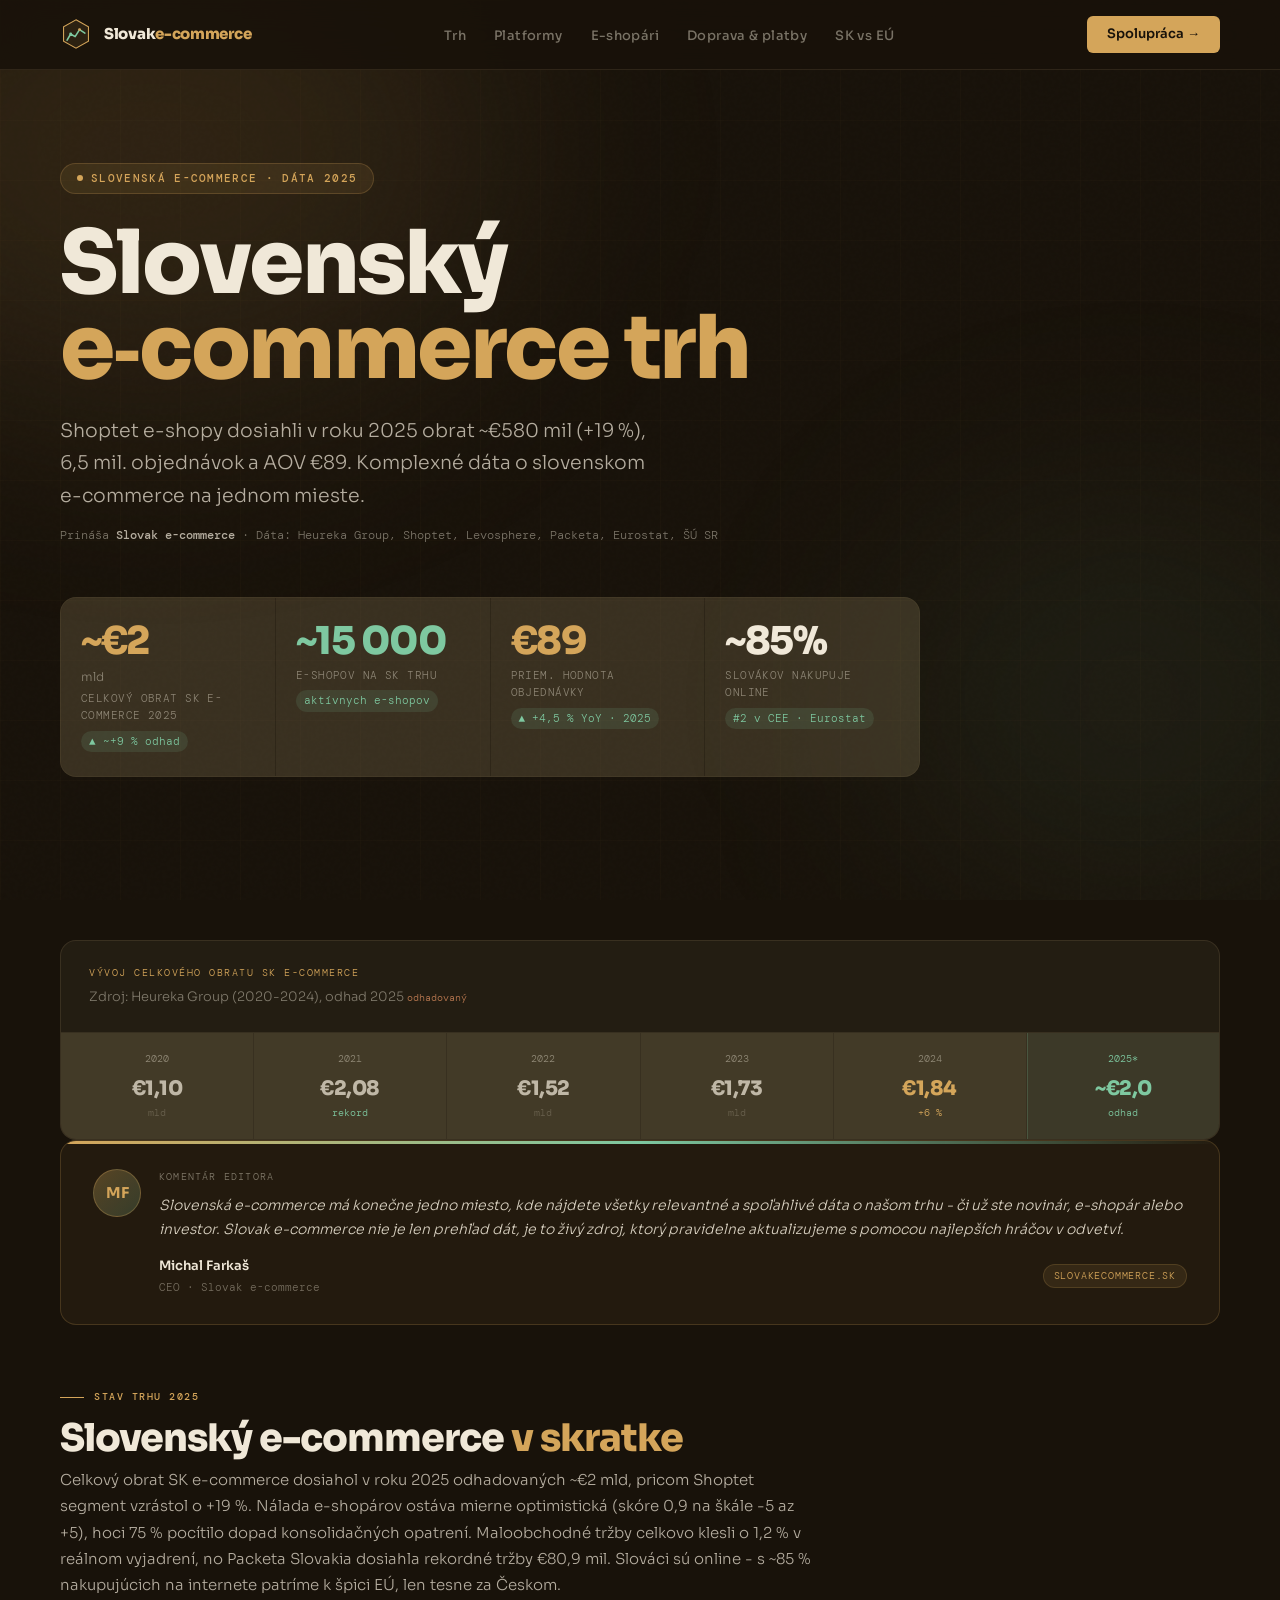
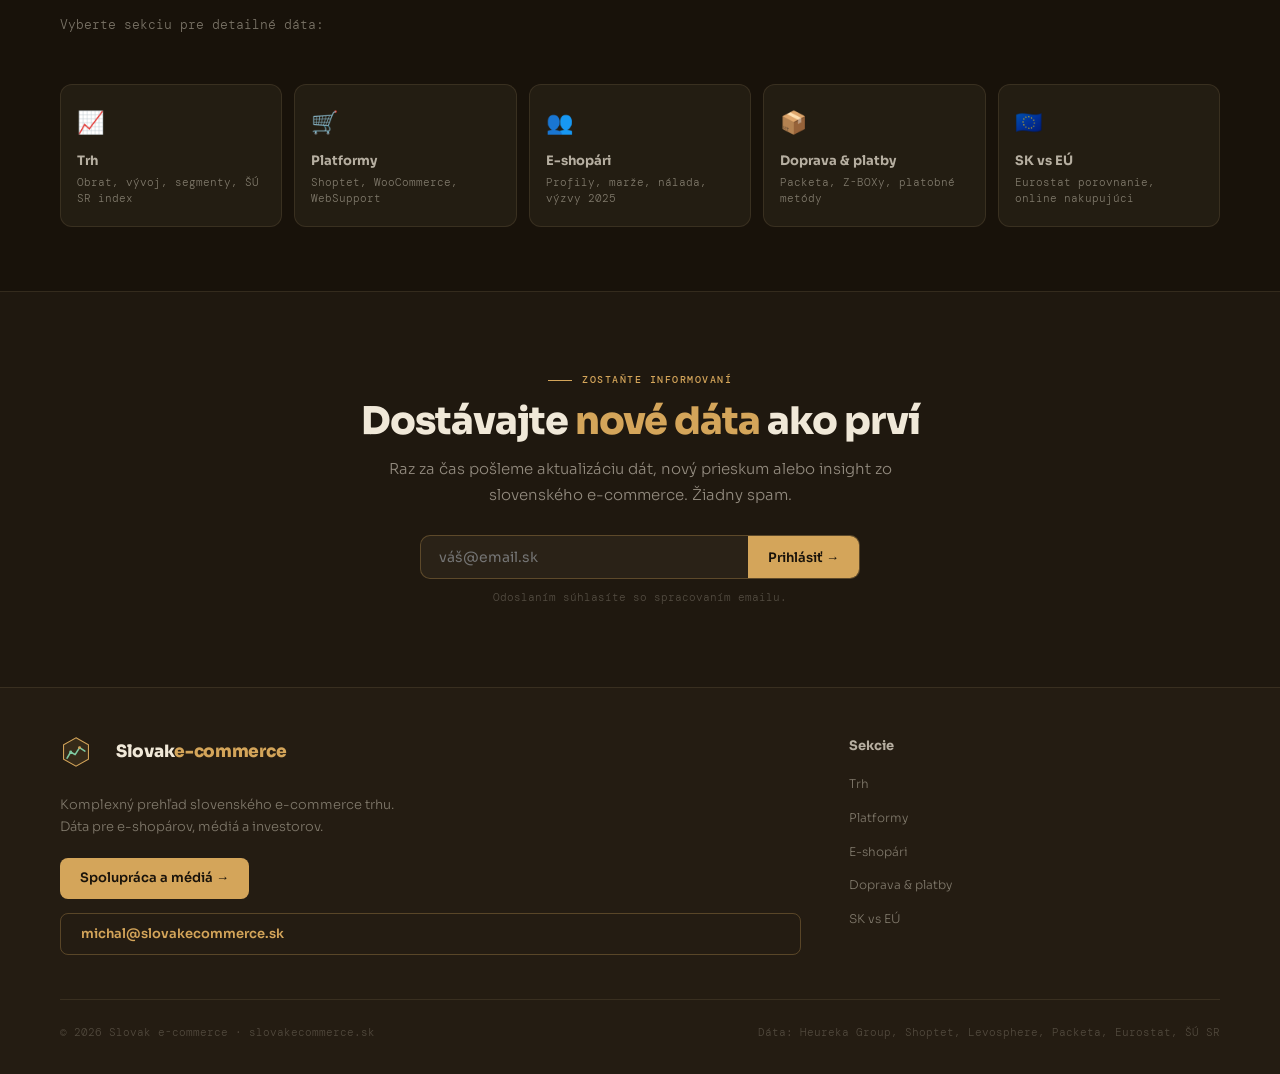
==== index.html @ c9d66731 "Update index.html" ====
<!DOCTYPE html>
<html lang="sk">
<head>
<script>(function(w,d,s,l,i){w[l]=w[l]||[];w[l].push({'gtm.start':new Date().getTime(),event:'gtm.js'});var f=d.getElementsByTagName(s)[0],j=d.createElement(s),dl=l!='dataLayer'?'&l='+l:'';j.async=true;j.src='https://www.googletagmanager.com/gtm.js?id='+i+dl;f.parentNode.insertBefore(j,f);})(window,document,'script','dataLayer','GTM-596C6QQZ');</script>
<meta charset="UTF-8"><meta name="viewport" content="width=device-width, initial-scale=1.0">
<title>Slovenská e-commerce 2025 | Dáta, trendy a štatistiky slovenského trhu</title>
<meta name="description" content="Komplexný prehľad slovenského e-commerce trhu. Obrat, platformy, doprava, platby a správanie zákazníkov na jednom mieste.">
<meta property="og:title" content="Slovenská e-commerce | Dáta a trendy 2025">
<meta property="og:description" content="Shoptet e-shopy 2025: ~€580 mil, 6,5M objednávok, AOV €89. ~15 000 e-shopov. Komplexné dáta na jednom mieste.">
<meta property="og:url" content="https://slovakecommerce.sk/">
<link rel="canonical" href="https://slovakecommerce.sk/">
<link rel="sitemap" type="application/xml" href="/sitemap.xml">
<link rel="preconnect" href="https://fonts.googleapis.com">
<link rel="preconnect" href="https://fonts.gstatic.com" crossorigin>
<link href="https://fonts.googleapis.com/css2?family=Sora:wght@300;400;600;700;800&family=DM+Mono:wght@300;400;500&display=swap" rel="stylesheet">
<style>
:root {
  --bg: #18120a; --bg2: #241c12; --bg3: #2e2416;
  --card: rgba(240,220,180,0.05); --card-hover: rgba(240,220,180,0.09);
  --border: rgba(240,210,160,0.10); --border-accent: rgba(212,165,90,0.35);
  --blue: #d4a55a; --blue2: #b8852e;
  --lime: #7ec8a0; --lime2: #5aaa7c;
  --white: #f0e8d8;
  --white70: rgba(240,232,216,0.72); --white40: rgba(240,232,216,0.45);
  --white20: rgba(240,232,216,0.22); --white10: rgba(240,232,216,0.11);
}
*, *::before, *::after { box-sizing: border-box; margin: 0; padding: 0; }
html { scroll-behavior: smooth; }
body { background: var(--bg); color: var(--white); font-family: 'Sora', sans-serif; font-size: 16px; font-weight: 300; line-height: 1.6; overflow-x: hidden; }
body::before { content: ''; position: fixed; inset: 0; background-image: url("data:image/svg+xml,%3Csvg viewBox='0 0 256 256' xmlns='http://www.w3.org/2000/svg'%3E%3Cfilter id='noise'%3E%3CfeTurbulence type='fractalNoise' baseFrequency='0.9' numOctaves='4' stitchTiles='stitch'/%3E%3C/filter%3E%3Crect width='100%25' height='100%25' filter='url(%23noise)' opacity='0.03'/%3E%3C/svg%3E"); pointer-events: none; z-index: 0; opacity: 0.4; }
body::after { content: ''; position: fixed; inset: 0; background-image: linear-gradient(rgba(212,165,90,0.025) 1px, transparent 1px), linear-gradient(90deg, rgba(212,165,90,0.025) 1px, transparent 1px); background-size: 60px 60px; pointer-events: none; z-index: 0; }

/* NAV */
nav { position: fixed; top: 0; left: 0; right: 0; z-index: 100; padding: 16px max(60px, calc((100% - 1200px) / 2)); display: flex; align-items: center; justify-content: space-between; backdrop-filter: blur(20px); -webkit-backdrop-filter: blur(20px); background: rgba(24,18,10,0.88); border-bottom: 1px solid var(--border); }
.logo { display: flex; align-items: center; gap: 12px; text-decoration: none; }
.logo-text { font-family: 'Sora', sans-serif; font-weight: 800; font-size: 15px; letter-spacing: -0.3px; color: #f0e8d8; }
.logo-text span { color: #d4a55a; }
.nav-links { display: flex; gap: 28px; list-style: none; }
.nav-links a { font-size: 13px; font-weight: 500; color: var(--white40); text-decoration: none; letter-spacing: 0.03em; transition: color 0.2s; }
.nav-links a:hover, .nav-links a.active { color: var(--blue); }
.nav-cta { font-size: 13px; font-weight: 600; color: var(--bg); background: var(--blue); padding: 8px 20px; border-radius: 6px; text-decoration: none; transition: opacity 0.2s; }
.nav-cta:hover { opacity: 0.85; }

/* PAGE HEADER */
.page-header { position: relative; padding: 140px max(60px, calc((100% - 1200px) / 2)) 60px; overflow: hidden; }
.page-header-glow { position: absolute; border-radius: 50%; filter: blur(120px); pointer-events: none; }
.ph-glow-1 { width: 600px; height: 400px; background: rgba(212,165,90,0.10); top: -80px; left: -150px; }
.ph-glow-2 { width: 400px; height: 300px; background: rgba(126,200,160,0.06); bottom: 0; right: -80px; }
.page-tag { display: inline-flex; align-items: center; gap: 8px; font-family: 'DM Mono', monospace; font-size: 11px; font-weight: 500; letter-spacing: 0.12em; text-transform: uppercase; color: var(--blue); background: rgba(212,165,90,0.1); border: 1px solid rgba(212,165,90,0.22); padding: 5px 14px; border-radius: 100px; margin-bottom: 20px; }
.page-title { font-family: 'Sora', sans-serif; font-size: clamp(36px, 5vw, 64px); font-weight: 800; line-height: 1.0; letter-spacing: -2px; margin-bottom: 16px; }
.page-title span { color: var(--blue); }
.page-title em { font-style: normal; color: var(--lime); }
.page-lead { font-size: 17px; font-weight: 300; color: var(--white70); max-width: 620px; line-height: 1.7; }

/* SECTIONS */
section { position: relative; z-index: 1; padding: 80px max(60px, calc((100% - 1200px) / 2)); }
section:nth-child(even) { background: rgba(240,220,180,0.02); }
.section-tag { font-family: 'DM Mono', monospace; font-size: 10px; font-weight: 500; letter-spacing: 0.15em; text-transform: uppercase; color: var(--blue); margin-bottom: 14px; display: flex; align-items: center; gap: 10px; }
.section-tag::before { content: ''; display: block; width: 24px; height: 1px; background: var(--blue); }
.data-note { display: inline-flex; align-items: center; gap: 6px; font-family: 'DM Mono', monospace; font-size: 10px; letter-spacing: 0.08em; text-transform: uppercase; color: var(--white40); background: rgba(240,210,160,0.06); border: 1px solid var(--border); padding: 4px 12px; border-radius: 100px; margin-bottom: 20px; }
.data-note.warn { color: #e09060; background: rgba(224,144,96,0.08); border-color: rgba(224,144,96,0.2); }
h2 { font-family: 'Sora', sans-serif; font-size: clamp(28px, 3.5vw, 44px); font-weight: 800; letter-spacing: -1.5px; line-height: 1.05; margin-bottom: 14px; }
h2 span { color: var(--blue); }
h2 em { font-style: normal; color: var(--lime); }
.section-lead { font-size: 15px; font-weight: 300; color: var(--white70); max-width: 600px; line-height: 1.7; margin-bottom: 48px; }

/* CARDS */
.card-grid { display: grid; gap: 1px; background: var(--border); border: 1px solid var(--border); border-radius: 16px; overflow: hidden; }
.card-grid-2 { grid-template-columns: repeat(2,1fr); }
.card-grid-3 { grid-template-columns: repeat(3,1fr); }
.card-grid-4 { grid-template-columns: repeat(4,1fr); }
.card { background: var(--card); padding: 28px 24px; transition: background 0.2s; position: relative; }
.card:hover { background: var(--card-hover); }
.card-num { font-family: 'Sora', sans-serif; font-size: clamp(32px,4vw,52px); font-weight: 800; letter-spacing: -2px; color: var(--blue); line-height: 1; margin-bottom: 8px; }
.card-num.lime { color: var(--lime); }
.card-num.white { color: #fff; }
.card-title { font-size: 12px; font-weight: 600; color: var(--white70); margin-bottom: 6px; text-transform: uppercase; letter-spacing: 0.06em; font-family: 'DM Mono', monospace; }
.card-desc { font-size: 13px; color: var(--white40); line-height: 1.6; }
.card-badge { position: absolute; top: 14px; right: 14px; font-size: 10px; font-family: 'DM Mono', monospace; letter-spacing: 0.08em; text-transform: uppercase; padding: 3px 10px; border-radius: 100px; background: rgba(212,165,90,0.1); border: 1px solid rgba(212,165,90,0.22); color: var(--blue); }
.card-badge.lime-badge { background: rgba(126,200,160,0.1); border-color: rgba(126,200,160,0.22); color: var(--lime); }

/* LAYOUT HELPERS */
.two-col { display: grid; grid-template-columns: 1fr 1fr; gap: 48px; align-items: start; }
.three-col { display: grid; grid-template-columns: repeat(3,1fr); gap: 24px; }

/* BAR CHART */
.bar-chart { display: flex; flex-direction: column; gap: 10px; }
.bar-row { display: flex; align-items: center; gap: 12px; }
.bar-label { font-size: 12px; color: var(--white70); width: 160px; flex-shrink: 0; text-align: right; }
.bar-track { flex: 1; height: 28px; background: rgba(240,210,160,0.06); border-radius: 4px; overflow: hidden; }
.bar-fill { height: 100%; border-radius: 4px; background: linear-gradient(90deg, var(--blue2), var(--blue)); transition: width 1s cubic-bezier(0.16,1,0.3,1); }
.bar-fill.lime-fill { background: linear-gradient(90deg, var(--lime2), var(--lime)); }
.bar-fill.dim-fill { background: rgba(240,210,160,0.14); }
.bar-fill.neg-fill { background: linear-gradient(90deg, #c84040, #e06060); }
.bar-pct { font-family: 'DM Mono', monospace; font-size: 12px; color: var(--white40); width: 40px; flex-shrink: 0; }

/* LINE CHART (horizontal timeline) */
.line-chart-wrap { position: relative; margin: 32px 0 8px; }
.line-chart-svg { width: 100%; overflow: visible; }
.lc-label { font-family: 'DM Mono', monospace; font-size: 10px; fill: var(--white40); }
.lc-value { font-family: 'Sora', sans-serif; font-size: 12px; font-weight: 700; fill: var(--blue); }
.lc-value.highlight { fill: var(--lime); font-size: 13px; }
.lc-note { font-size: 11px; color: var(--white20); font-family: 'DM Mono', monospace; margin-top: 8px; }

/* HIGHLIGHT BOX */
.highlight-box { background: linear-gradient(135deg, rgba(212,165,90,0.09), rgba(212,165,90,0.03)); border: 1px solid rgba(212,165,90,0.22); border-radius: 16px; padding: 32px 36px; margin: 28px 0; }
.highlight-box.lime-box { background: linear-gradient(135deg, rgba(126,200,160,0.09), rgba(126,200,160,0.03)); border-color: rgba(126,200,160,0.22); }
.big-quote { font-family: 'Sora', sans-serif; font-size: clamp(18px,2.2vw,26px); font-weight: 700; line-height: 1.3; letter-spacing: -0.5px; color: var(--white); margin-bottom: 12px; }
.big-quote span { color: var(--blue); }
.big-quote em { font-style: normal; color: var(--lime); }

/* QUOTE */
.quote-full { background: rgba(240,220,180,0.05); border-left: 3px solid #d4a55a; border-radius: 0 12px 12px 0; padding: 24px 28px 20px; margin: 28px 0; position: relative; }
.quote-full-mark { font-family: Georgia, serif; font-size: 60px; color: #d4a55a; opacity: 0.2; position: absolute; top: 2px; left: 14px; line-height: 1; pointer-events: none; }
.quote-text { font-size: 14px; font-weight: 400; font-style: italic; color: rgba(240,232,216,0.85); line-height: 1.75; margin-bottom: 16px; padding-left: 8px; }
.quote-text em { font-style: normal; color: #d4a55a; font-weight: 600; }
.quote-text em.sage { font-style: normal; color: #7ec8a0; font-weight: 600; }
.quote-author { display: flex; align-items: center; gap: 10px; padding-left: 8px; }
.quote-avatar { width: 36px; height: 36px; border-radius: 50%; display: flex; align-items: center; justify-content: center; font-size: 11px; font-weight: 700; flex-shrink: 0; }
.quote-name { font-size: 13px; font-weight: 600; color: #f0e8d8; line-height: 1.2; }
.quote-role { font-size: 11px; color: rgba(240,232,216,0.45); font-family: 'DM Mono', monospace; margin-top: 2px; }
.quote-tag { margin-left: auto; font-size: 10px; font-family: 'DM Mono', monospace; letter-spacing: 0.08em; text-transform: uppercase; padding: 3px 10px; border-radius: 20px; background: rgba(212,165,90,0.10); color: #d4a55a; border: 1px solid rgba(212,165,90,0.18); flex-shrink: 0; }
.quote-tag.sage-tag { background: rgba(126,200,160,0.10); color: #7ec8a0; border-color: rgba(126,200,160,0.18); }
.quote-grid { display: grid; grid-template-columns: 1fr 1fr; gap: 14px; margin: 28px 0; }
.quote-card { background: rgba(240,220,180,0.05); border: 0.5px solid rgba(240,210,160,0.12); border-radius: 12px; padding: 20px; display: flex; flex-direction: column; }
.quote-card .quote-text { margin-bottom: 14px; }
.quote-card .quote-author { border-top: 0.5px solid rgba(240,210,160,0.10); padding-top: 12px; padding-left: 0; margin-top: auto; }

/* TREND LIST */
.trend-list { display: flex; flex-direction: column; gap: 1px; background: var(--border); border-radius: 12px; overflow: hidden; border: 1px solid var(--border); }
.trend-item { background: var(--card); padding: 16px 20px; display: flex; align-items: center; gap: 14px; transition: background 0.2s; }
.trend-item:hover { background: var(--card-hover); }
.trend-rank { font-family: 'DM Mono', monospace; font-size: 11px; color: var(--white20); width: 24px; flex-shrink: 0; }
.trend-name { flex: 1; font-size: 14px; font-weight: 400; color: var(--white70); }
.trend-val { font-family: 'Sora', sans-serif; font-size: 17px; font-weight: 800; letter-spacing: -0.5px; }
.trend-val.up { color: var(--lime); }
.trend-val.down { color: #ff6060; }

/* KPI STRIP */
.kpi-strip { display: grid; grid-template-columns: repeat(4,1fr); gap: 1px; background: var(--border); border: 1px solid var(--border); border-radius: 16px; overflow: hidden; margin-bottom: 48px; }
.kpi-item { background: var(--card); padding: 24px 20px; }
.kpi-num { font-family: 'Sora', sans-serif; font-size: clamp(26px,3vw,40px); font-weight: 800; letter-spacing: -1.5px; color: var(--blue); line-height: 1; margin-bottom: 6px; }
.kpi-num.lime { color: var(--lime); }
.kpi-num.white { color: var(--white); }
.kpi-label { font-size: 11px; color: var(--white40); letter-spacing: 0.04em; text-transform: uppercase; font-family: 'DM Mono', monospace; }
.kpi-change { display: inline-flex; align-items: center; gap: 4px; font-size: 11px; font-family: 'DM Mono', monospace; margin-top: 6px; padding: 2px 8px; border-radius: 100px; }
.kpi-change.up { background: rgba(126,200,160,0.12); color: var(--lime); }
.kpi-change.down { background: rgba(255,80,80,0.12); color: #ff6060; }

/* STAT WIDGET */
.stat-widget { background: var(--card); border: 1px solid var(--border); border-radius: 14px; padding: 24px 22px; }
.sw-label { font-size: 11px; color: var(--white40); font-family: 'DM Mono', monospace; letter-spacing: 0.06em; text-transform: uppercase; margin-bottom: 6px; }
.sw-val { font-family: 'Sora', sans-serif; font-size: clamp(32px,4vw,52px); font-weight: 800; letter-spacing: -2px; line-height: 1; color: var(--blue); }
.sw-sub { font-size: 12px; color: var(--white40); margin-top: 6px; }

/* VYZVY */
.vyzvy-grid { display: grid; grid-template-columns: repeat(3,1fr); gap: 14px; }
.vyzva-card { background: var(--card); border: 1px solid var(--border); border-radius: 12px; padding: 22px 18px; position: relative; overflow: hidden; }
.vyzva-card::before { content: ''; position: absolute; top: 0; left: 0; right: 0; height: 2px; background: linear-gradient(90deg, var(--blue), transparent); }
.vyzva-pct { font-family: 'Sora', sans-serif; font-size: 34px; font-weight: 800; letter-spacing: -1.5px; color: var(--blue); line-height: 1; margin-bottom: 8px; }
.vyzva-name { font-size: 13px; font-weight: 500; color: var(--white70); line-height: 1.4; }

/* KONS */
.kons-list { display: flex; flex-direction: column; gap: 8px; }
.kons-item { display: flex; align-items: center; gap: 14px; background: var(--card); border: 1px solid var(--border); border-radius: 10px; padding: 12px 16px; }
.kons-pct { font-family: 'Sora', sans-serif; font-size: 20px; font-weight: 800; letter-spacing: -0.5px; color: #ff6060; width: 48px; flex-shrink: 0; }
.kons-pct.neutral { color: var(--white40); }
.kons-text { font-size: 13px; color: var(--white70); }

/* SENTIMENT */
.sentiment-bar { height: 8px; background: rgba(240,210,160,0.06); border-radius: 100px; overflow: hidden; margin: 8px 0; }
.sentiment-fill { height: 100%; border-radius: 100px; background: linear-gradient(90deg, #c84040 0%, rgba(240,220,180,0.15) 40%, var(--lime) 100%); width: 100%; }

/* DOPRAVA */
.doprava-grid { display: grid; grid-template-columns: 1fr 1fr; gap: 20px; }
.doprava-card { background: var(--card); border: 1px solid var(--border); border-radius: 14px; padding: 24px 20px; }
.doprava-icon { font-size: 26px; margin-bottom: 10px; }
.doprava-title { font-family: 'Sora', sans-serif; font-size: 18px; font-weight: 700; margin-bottom: 8px; color: var(--white); }
.doprava-desc { font-size: 13px; color: var(--white40); line-height: 1.6; }

/* EUROSTAT */
.ec-bar-row { display: flex; align-items: center; gap: 16px; margin-bottom: 10px; }
.ec-bar-label { width: 100px; font-size: 12px; color: var(--white40); font-family: 'DM Mono', monospace; text-align: right; flex-shrink: 0; }
.ec-bar-label.sk-label { color: var(--lime); font-weight: 600; }
.ec-bar-wrap { flex: 1; height: 30px; background: var(--card); border-radius: 5px; overflow: hidden; position: relative; border: 1px solid var(--border); }
.ec-bar-fill { height: 100%; border-radius: 4px; display: flex; align-items: center; justify-content: flex-end; padding-right: 10px; width: 0%; transition: width 0.9s cubic-bezier(0.16,1,0.3,1); }
.ec-bar-fill-val { font-size: 11px; font-weight: 600; color: rgba(24,18,10,0.85); font-family: 'DM Mono', monospace; white-space: nowrap; }
.ec-avg-marker { position: absolute; top: 0; bottom: 0; width: 1px; background: rgba(240,232,216,0.25); z-index: 2; }
.ec-avg-marker::after { content: attr(data-label); position: absolute; top: -18px; left: 4px; font-size: 10px; color: var(--white40); font-family: 'DM Mono', monospace; white-space: nowrap; }
.ec-eu-row { margin-top: 8px; padding-top: 8px; border-top: 1px solid var(--border); }

/* SUSR WIDGET */
.susr-kpis { display: grid; grid-template-columns: repeat(3,1fr); gap: 1px; background: var(--border); border: 1px solid var(--border); border-radius: 14px; overflow: hidden; margin-bottom: 24px; }
.susr-kpi { background: var(--card); padding: 20px 18px; }
.susr-kpi-label { font-size: 11px; color: var(--white40); font-family: 'DM Mono', monospace; letter-spacing: .06em; text-transform: uppercase; margin-bottom: 8px; }
.susr-kpi-val { font-family: 'Sora', sans-serif; font-size: 26px; font-weight: 800; letter-spacing: -1px; line-height: 1; color: var(--blue); }
.susr-kpi-val.lime { color: var(--lime); }
.susr-kpi-val.red { color: #ff6060; }
.susr-kpi-sub { font-size: 12px; color: var(--white40); margin-top: 6px; }
.susr-insight { background: rgba(212,165,90,.06); border: 1px solid rgba(212,165,90,.15); border-radius: 10px; padding: 16px 20px; font-size: 13px; color: var(--white70); line-height: 1.7; margin-top: 20px; }
.susr-insight strong { color: var(--blue); }

/* BW WIDGET */
.bw-row { display: flex; align-items: center; gap: 12px; margin-bottom: 9px; }
.bw-label { width: 96px; font-size: 12px; color: var(--white70); font-family: 'DM Mono', monospace; text-align: right; flex-shrink: 0; }
.bw-bar-wrap { flex: 1; height: 26px; background: var(--card); border: 1px solid var(--border); border-radius: 5px; overflow: hidden; }
.bw-bar-fill { height: 100%; border-radius: 4px; display: flex; align-items: center; justify-content: flex-end; padding-right: 8px; width: 0%; transition: width .85s cubic-bezier(.16,1,.3,1); }
.bw-bar-num { font-size: 11px; font-weight: 600; color: rgba(24,18,10,.85); font-family: 'DM Mono', monospace; white-space: nowrap; }

/* FOOTER */
footer { background: var(--bg2); border-top: 1px solid var(--border); padding: 48px max(60px, calc((100% - 1200px) / 2)) 32px; position: relative; z-index: 1; }
.footer-top { display: grid; grid-template-columns: 2fr 1fr; gap: 48px; margin-bottom: 36px; }
.footer-desc { font-size: 13px; color: var(--white40); line-height: 1.7; max-width: 360px; margin: 12px 0 20px; }
.footer-cta { display: inline-flex; align-items: center; gap: 8px; font-size: 13px; font-weight: 600; color: var(--bg); background: var(--blue); padding: 10px 20px; border-radius: 8px; text-decoration: none; transition: opacity 0.2s; margin-bottom: 8px; }
.footer-cta:hover { opacity: 0.85; }
.footer-cta.outline { background: transparent; color: var(--blue); border: 1px solid rgba(212,165,90,0.3); display: block; }
.footer-col h4 { font-size: 13px; font-weight: 700; color: var(--white70); margin-bottom: 14px; }
.footer-links { list-style: none; display: flex; flex-direction: column; gap: 8px; }
.footer-links a { font-size: 12px; color: var(--white40); text-decoration: none; transition: color 0.2s; }
.footer-links a:hover { color: var(--blue); }
.footer-bottom { border-top: 1px solid var(--border); padding-top: 24px; display: flex; justify-content: space-between; align-items: center; }
.footer-copy { font-size: 11px; color: var(--white20); font-family: 'DM Mono', monospace; }

/* ANIMATIONS */
@keyframes fadeUp { from { opacity: 0; transform: translateY(24px); } to { opacity: 1; transform: translateY(0); } }
.fade-up { animation: fadeUp 0.7s cubic-bezier(0.16,1,0.3,1) both; }
.delay-1 { animation-delay: 0.1s; } .delay-2 { animation-delay: 0.2s; } .delay-3 { animation-delay: 0.3s; }
@keyframes pulse { 0%,100%{opacity:1;transform:scale(1)} 50%{opacity:.4;transform:scale(.8)} }

/* SCROLLBAR */
::-webkit-scrollbar { width: 4px; } ::-webkit-scrollbar-track { background: var(--bg); } ::-webkit-scrollbar-thumb { background: rgba(212,165,90,0.3); border-radius: 2px; }

/* SUBPAGE NAV CARDS */
.subpage-grid { display: grid; grid-template-columns: repeat(5,1fr); gap: 12px; margin-top: 48px; }
.subpage-card { background: var(--card); border: 1px solid var(--border); border-radius: 12px; padding: 20px 16px; text-decoration: none; transition: border-color 0.2s, background 0.2s; display: block; }
.subpage-card:hover { border-color: var(--border-accent); background: var(--card-hover); }
.subpage-card.active { border-color: rgba(212,165,90,0.4); background: rgba(212,165,90,0.06); }
.sc-icon { font-size: 22px; margin-bottom: 10px; }
.sc-title { font-family: 'Sora', sans-serif; font-size: 13px; font-weight: 700; color: var(--white70); margin-bottom: 4px; }
.sc-desc { font-size: 11px; color: var(--white40); line-height: 1.4; font-family: 'DM Mono', monospace; }

/* RESPONSIVE */
@media (max-width: 900px) {
  nav { padding: 14px 20px; }
  .nav-links { display: none; }
  section { padding: 48px 20px; }
  .page-header { padding: 100px 20px 40px; }
  .two-col, .card-grid-3, .card-grid-4, .three-col, .vyzvy-grid, .doprava-grid, .quote-grid { grid-template-columns: 1fr; }
  .card-grid-2, .kpi-strip { grid-template-columns: 1fr 1fr; }
  .subpage-grid { grid-template-columns: repeat(2,1fr); }
  .footer-top { grid-template-columns: 1fr; }
  .bar-label { width: 120px; font-size: 11px; }
  .susr-kpis { grid-template-columns: 1fr; }
}

</style>
<style>
/* HERO */
#hero { position:relative; min-height:100vh; display:flex; flex-direction:column; justify-content:center; padding:120px max(60px,calc((100% - 1200px)/2)) 80px; overflow:hidden; }
.hero-glow { position:absolute; border-radius:50%; filter:blur(120px); pointer-events:none; }
.hero-glow-1 { width:700px;height:500px;background:rgba(212,165,90,0.12);top:-100px;left:-200px; }
.hero-glow-2 { width:500px;height:400px;background:rgba(126,200,160,0.07);bottom:0;right:-100px; }
.hero-tag { display:inline-flex;align-items:center;gap:8px;font-family:'DM Mono',monospace;font-size:11px;font-weight:500;letter-spacing:0.12em;text-transform:uppercase;color:var(--blue);background:rgba(212,165,90,0.1);border:1px solid rgba(212,165,90,0.22);padding:6px 16px;border-radius:100px;margin-bottom:28px;width:fit-content; }
.hero-tag::before { content:'';width:6px;height:6px;background:var(--blue);border-radius:50%;animation:pulse 2s infinite; }
h1 { font-family:'Sora',sans-serif;font-size:clamp(48px,7vw,88px);font-weight:800;line-height:0.96;letter-spacing:-2.5px;margin-bottom:24px;max-width:860px; }
h1 em { font-style:normal;color:var(--blue);display:block; }
.hero-sub { font-size:clamp(15px,2vw,19px);font-weight:300;color:var(--white70);max-width:600px;line-height:1.7;margin-bottom:14px; }
.hero-byline { font-size:12px;color:var(--white40);margin-bottom:52px;font-family:'DM Mono',monospace; }
.hero-byline strong { color:var(--white70);font-weight:500; }
.hero-stats { display:grid;grid-template-columns:repeat(4,1fr);gap:1px;background:var(--border);border:1px solid var(--border);border-radius:16px;overflow:hidden;max-width:860px; }
.hero-stat { background:var(--card);padding:24px 20px;position:relative;overflow:hidden;transition:background 0.3s; }
.hero-stat:hover { background:var(--card-hover); }
.hero-stat::before { content:'';position:absolute;bottom:0;left:0;right:0;height:2px;background:linear-gradient(90deg,var(--blue),transparent);opacity:0;transition:opacity 0.3s; }
.hero-stat:hover::before { opacity:1; }
.stat-num { font-family:'Sora',sans-serif;font-size:clamp(26px,3vw,40px);font-weight:800;letter-spacing:-1.5px;color:var(--blue);line-height:1;margin-bottom:6px; }
.stat-num.lime { color:var(--lime); }
.stat-num.white { color:var(--white); }
.stat-label { font-size:11px;color:var(--white40);letter-spacing:0.04em;text-transform:uppercase;font-family:'DM Mono',monospace; }
.stat-change { display:inline-flex;align-items:center;gap:4px;font-size:11px;font-family:'DM Mono',monospace;margin-top:6px;padding:2px 8px;border-radius:100px; }
.stat-change.up { background:rgba(126,200,160,0.12);color:var(--lime); }
/* EDITOR BOX */
.editor-box { background:rgba(212,165,90,0.06);border:1px solid rgba(212,165,90,0.2);border-radius:16px;padding:28px 32px;position:relative;overflow:hidden;margin:0 max(60px,calc((100% - 1200px)/2)); }
.editor-box::before { content:'';position:absolute;top:0;left:0;right:0;height:3px;background:linear-gradient(90deg,#d4a55a,#7ec8a0,transparent); }
/* SECTIONS INDEX */
.sections-intro { padding:64px max(60px,calc((100% - 1200px)/2)); }
.sections-intro h2 { font-family:'Sora',sans-serif;font-size:clamp(26px,3vw,38px);font-weight:800;letter-spacing:-1px;margin-bottom:8px; }
.sections-intro p { font-size:15px;color:var(--white70);max-width:560px;line-height:1.7;margin-bottom:40px; }
.subpage-grid { display:grid;grid-template-columns:repeat(5,1fr);gap:12px; }
@media(max-width:900px){
  #hero { padding:100px 20px 60px; }
  h1 { font-size:42px;letter-spacing:-2px; }
  .hero-stats { grid-template-columns:repeat(2,1fr); }
  .editor-box { margin:0 20px; }
  .sections-intro { padding:40px 20px; }
  .subpage-grid { grid-template-columns:repeat(2,1fr); }
}
</style>
<script async src="https://www.googletagmanager.com/gtag/js?id=G-SB4FTZYVRH"></script>
<script>window.dataLayer=window.dataLayer||[];function gtag(){dataLayer.push(arguments);}gtag('js',new Date());gtag('config','G-SB4FTZYVRH');</script>
</head>
<body>
<noscript><iframe src="https://www.googletagmanager.com/ns.html?id=GTM-596C6QQZ" height="0" width="0" style="display:none;visibility:hidden"></iframe></noscript>

<!-- HERO -->
<section id="hero">
  <div class="hero-glow hero-glow-1"></div>
  <div class="hero-glow hero-glow-2"></div>

  <div class="hero-tag">Slovenská e-commerce · Dáta 2025</div>

  <h1 class="fade-up">
    Slovenský<br>
    <em>e&#8209;commerce trh</em>
  </h1>

  <p class="hero-sub fade-up delay-1">
    Shoptet e-shopy dosiahli v roku 2025 obrat ~€580 mil (+19&nbsp;%), 6,5&nbsp;mil. objednávok a AOV €89. Komplexné dáta o slovenskom e-commerce na jednom mieste.
  </p>

  <p class="hero-byline fade-up delay-2">
    Prináša <strong>Slovak e-commerce</strong> · Dáta: Heureka Group, Shoptet, Levosphere, Packeta, Eurostat, ŠÚ SR
  </p>

  <div class="hero-stats fade-up delay-3">
    <div class="hero-stat">
      <div class="stat-num">~€2</div>
      <div style="font-size:12px;color:var(--white40);margin-bottom:4px;">mld</div>
      <div class="stat-label">Celkový obrat SK e-commerce 2025</div>
      <div class="stat-change up">▲ ~+9 % odhad</div>
    </div>
    <div class="hero-stat">
      <div class="stat-num lime">~15 000</div>
      <div class="stat-label">E-shopov na SK trhu</div>
      <div class="stat-change up">aktívnych e-shopov</div>
    </div>
    <div class="hero-stat">
      <div class="stat-num">€89</div>
      <div class="stat-label">Priem. hodnota objednávky</div>
      <div class="stat-change up">▲ +4,5 % YoY · 2025</div>
    </div>
    <div class="hero-stat">
      <div class="stat-num white">~85%</div>
      <div class="stat-label">Slovákov nakupuje online</div>
      <div class="stat-change up">#2 v CEE · Eurostat</div>
    </div>
  </div>
</section>


<!-- OBRAT TABUĽKA -->
<div style="margin:0 max(60px,calc((100% - 1200px)/2));padding:40px 0 0;">
  <div style="background:var(--card);border:1px solid var(--border);border-radius:16px;overflow:hidden;">
    <div style="padding:24px 28px;border-bottom:1px solid var(--border);">
      <div style="font-family:'DM Mono',monospace;font-size:10px;letter-spacing:0.15em;text-transform:uppercase;color:var(--blue);margin-bottom:6px;">Vývoj celkového obratu SK e-commerce</div>
      <div style="font-size:13px;color:var(--white40);">Zdroj: Heureka Group (2020-2024), odhad 2025 <span style="font-family:'DM Mono',monospace;font-size:10px;color:rgba(224,144,96,0.8);">odhadovaný</span></div>
    </div>
    <div style="display:grid;grid-template-columns:repeat(6,1fr);gap:1px;background:var(--border);">
      <div style="background:var(--card);padding:18px 16px;text-align:center;"><div style="font-family:'DM Mono',monospace;font-size:10px;color:var(--white40);margin-bottom:6px;">2020</div><div style="font-family:'Sora',sans-serif;font-size:20px;font-weight:800;color:var(--white70);letter-spacing:-0.5px;">€1,10</div><div style="font-size:10px;color:var(--white20);font-family:'DM Mono',monospace;">mld</div></div>
      <div style="background:var(--card);padding:18px 16px;text-align:center;"><div style="font-family:'DM Mono',monospace;font-size:10px;color:var(--white40);margin-bottom:6px;">2021</div><div style="font-family:'Sora',sans-serif;font-size:20px;font-weight:800;color:var(--white70);letter-spacing:-0.5px;">€2,08</div><div style="font-size:10px;color:var(--lime);font-family:'DM Mono',monospace;">rekord</div></div>
      <div style="background:var(--card);padding:18px 16px;text-align:center;"><div style="font-family:'DM Mono',monospace;font-size:10px;color:var(--white40);margin-bottom:6px;">2022</div><div style="font-family:'Sora',sans-serif;font-size:20px;font-weight:800;color:var(--white70);letter-spacing:-0.5px;">€1,52</div><div style="font-size:10px;color:var(--white20);font-family:'DM Mono',monospace;">mld</div></div>
      <div style="background:var(--card);padding:18px 16px;text-align:center;"><div style="font-family:'DM Mono',monospace;font-size:10px;color:var(--white40);margin-bottom:6px;">2023</div><div style="font-family:'Sora',sans-serif;font-size:20px;font-weight:800;color:var(--white70);letter-spacing:-0.5px;">€1,73</div><div style="font-size:10px;color:var(--white20);font-family:'DM Mono',monospace;">mld</div></div>
      <div style="background:var(--card);padding:18px 16px;text-align:center;"><div style="font-family:'DM Mono',monospace;font-size:10px;color:var(--white40);margin-bottom:6px;">2024</div><div style="font-family:'Sora',sans-serif;font-size:20px;font-weight:800;color:var(--blue);letter-spacing:-0.5px;">€1,84</div><div style="font-size:10px;color:var(--blue);font-family:'DM Mono',monospace;">+6 %</div></div>
      <div style="background:rgba(126,200,160,0.06);border-left:1px solid rgba(126,200,160,0.2);padding:18px 16px;text-align:center;"><div style="font-family:'DM Mono',monospace;font-size:10px;color:var(--lime);margin-bottom:6px;">2025*</div><div style="font-family:'Sora',sans-serif;font-size:20px;font-weight:800;color:var(--lime);letter-spacing:-0.5px;">~€2,0</div><div style="font-size:10px;color:var(--lime);font-family:'DM Mono',monospace;">odhad</div></div>
    </div>
  </div>
</div>

<!-- EDITOR COMMENT -->
<div class="editor-box" style="margin-bottom:0;">
  <div style="display:flex;align-items:flex-start;gap:18px;">
    <div style="width:48px;height:48px;border-radius:50%;background:linear-gradient(135deg,rgba(212,165,90,0.3),rgba(126,200,160,0.2));display:flex;align-items:center;justify-content:center;flex-shrink:0;border:1px solid rgba(212,165,90,0.3);">
      <span style="font-family:'Sora',sans-serif;font-size:15px;font-weight:700;color:#d4a55a;">MF</span>
    </div>
    <div style="flex:1;">
      <div style="font-family:'DM Mono',monospace;font-size:10px;letter-spacing:0.12em;text-transform:uppercase;color:rgba(240,232,216,0.45);margin-bottom:8px;">Komentár editora</div>
      <div style="font-family:'Sora',sans-serif;font-size:14px;font-style:italic;color:rgba(240,232,216,0.88);line-height:1.75;margin-bottom:14px;">Slovenská e-commerce má konečne jedno miesto, kde nájdete všetky relevantné a spoľahlivé dáta o našom trhu - či už ste novinár, e-shopár alebo investor. Slovak e-commerce nie je len prehľad dát, je to živý zdroj, ktorý pravidelne aktualizujeme s pomocou najlepších hráčov v odvetví.</div>
      <div style="display:flex;align-items:center;gap:10px;">
        <div>
          <div style="font-family:'Sora',sans-serif;font-size:13px;font-weight:600;color:#f0e8d8;">Michal Farkaš</div>
          <div style="font-family:'DM Mono',monospace;font-size:11px;color:rgba(240,232,216,0.4);margin-top:2px;">CEO · Slovak e-commerce</div>
        </div>
        <div style="margin-left:auto;font-family:'DM Mono',monospace;font-size:10px;letter-spacing:0.08em;text-transform:uppercase;padding:3px 10px;border-radius:20px;background:rgba(212,165,90,0.1);color:#d4a55a;border:1px solid rgba(212,165,90,0.18);">slovakecommerce.sk</div>
      </div>
    </div>
  </div>
</div>

<!-- SEKCIE -->
<div class="sections-intro">
  <div class="section-tag">Stav trhu 2025</div>
  <h2>Slovenský e-commerce <span>v skratke</span></h2>
  <p style="font-size:15px;color:var(--white70);max-width:760px;line-height:1.75;margin-bottom:16px;">Celkový obrat SK e-commerce dosiahol v roku 2025 odhadovaných ~€2 mld, pricom Shoptet segment vzrástol o +19 %. Nálada e-shopárov ostáva mierne optimistická (skóre 0,9 na škále -5 az +5), hoci 75 % pocítilo dopad konsolidačných opatrení. Maloobchodné tržby celkovo klesli o 1,2 % v reálnom vyjadrení, no Packeta Slovakia dosiahla rekordné tržby €80,9 mil. Slováci sú online - s ~85 % nakupujúcich na internete patríme k špici EÚ, len tesne za Českom.</p>
  <p style="font-size:13px;color:var(--white40);margin-bottom:40px;font-family:'DM Mono',monospace;">Vyberte sekciu pre detailné dáta:</p>
  <div class="subpage-grid">
    <a href="/trh.html" class="subpage-card">
      <div class="sc-icon">📈</div>
      <div class="sc-title">Trh</div>
      <div class="sc-desc">Obrat, vývoj, segmenty, ŠÚ SR index</div>
    </a>
    <a href="/platformy.html" class="subpage-card">
      <div class="sc-icon">🛒</div>
      <div class="sc-title">Platformy</div>
      <div class="sc-desc">Shoptet, WooCommerce, WebSupport</div>
    </a>
    <a href="/eshopari.html" class="subpage-card">
      <div class="sc-icon">👥</div>
      <div class="sc-title">E-shopári</div>
      <div class="sc-desc">Profily, marže, nálada, výzvy 2025</div>
    </a>
    <a href="/doprava.html" class="subpage-card">
      <div class="sc-icon">📦</div>
      <div class="sc-title">Doprava & platby</div>
      <div class="sc-desc">Packeta, Z-BOXy, platobné metódy</div>
    </a>
    <a href="/sk-vs-eu.html" class="subpage-card">
      <div class="sc-icon">🇪🇺</div>
      <div class="sc-title">SK vs EÚ</div>
      <div class="sc-desc">Eurostat porovnanie, online nakupujúci</div>
    </a>
  </div>
</div>

<!-- NEWSLETTER -->
<section style="background:rgba(240,220,180,0.03);border-top:1px solid rgba(240,210,160,0.10);">
  <div style="max-width:580px;margin:0 auto;text-align:center;">
    <div class="section-tag" style="justify-content:center;margin-bottom:14px;">Zostaňte informovaní</div>
    <h2 style="font-size:clamp(24px,3vw,38px);letter-spacing:-1px;margin-bottom:14px;">Dostávajte <span>nové dáta</span> ako prví</h2>
    <p style="font-size:15px;color:rgba(240,232,216,0.55);line-height:1.7;margin-bottom:28px;">Raz za čas pošleme aktualizáciu dát, nový prieskum alebo insight zo slovenského e-commerce. Žiadny spam.</p>
    <div style="display:flex;gap:0;max-width:440px;margin:0 auto;border:1px solid rgba(212,165,90,0.3);border-radius:10px;overflow:hidden;background:rgba(240,220,180,0.05);">
      <input type="email" placeholder="váš@email.sk" style="flex:1;background:transparent;border:none;padding:12px 18px;font-family:'Sora',sans-serif;font-size:14px;color:#f0e8d8;outline:none;min-width:0;">
      <button style="background:#d4a55a;border:none;padding:12px 20px;font-family:'Sora',sans-serif;font-size:13px;font-weight:600;color:#18120a;cursor:pointer;white-space:nowrap;transition:opacity 0.2s;" onmouseover="this.style.opacity=0.85" onmouseout="this.style.opacity=1">Prihlásiť →</button>
    </div>
    <p style="font-size:11px;color:rgba(240,232,216,0.25);margin-top:10px;font-family:'DM Mono',monospace;">Odoslaním súhlasíte so spracovaním emailu.</p>
  </div>
</section>

<script>
/* nav.js - injects nav + footer, marks active link, animates bars on scroll */
(function(){
  var PAGES = [
    { href: '/trh.html',       label: 'Trh' },
    { href: '/platformy.html', label: 'Platformy' },
    { href: '/eshopari.html',  label: 'E-shopári' },
    { href: '/doprava.html',   label: 'Doprava & platby' },
    { href: '/sk-vs-eu.html',  label: 'SK vs EÚ' },
  ];

  var LOGO_SVG = '<svg width="32" height="32" viewBox="0 0 36 36" fill="none" xmlns="http://www.w3.org/2000/svg"><path d="M18 2L32 10V26L18 34L4 26V10L18 2Z" fill="rgba(212,165,90,0.10)" stroke="#d4a55a" stroke-width="1.2"/><polyline points="8,25 12,18 17,21 22,13 28,17" fill="none" stroke="#7ec8a0" stroke-width="1.8" stroke-linecap="round" stroke-linejoin="round"/><circle cx="12" cy="18" r="1.6" fill="#7ec8a0"/><circle cx="22" cy="13" r="1.6" fill="#d4a55a"/></svg>';

  var path = window.location.pathname.replace(/\/index\.html$/, '/');
  if (!path.endsWith('/') && !path.includes('.')) path += '/';

  function isActive(href) {
    var base = href.split('/').pop();
    return window.location.pathname.endsWith(base);
  }

  /* ── NAV ── */
  var nav = document.createElement('nav');
  nav.innerHTML =
    '<a href="/index.html" class="logo">' + LOGO_SVG +
    '<div class="logo-text">Slovak<span>e-commerce</span></div></a>' +
    '<ul class="nav-links">' +
    PAGES.map(function(p){
      return '<li><a href="' + p.href + '"' + (isActive(p.href) ? ' class="active"' : '') + '>' + p.label + '</a></li>';
    }).join('') +
    '</ul>' +
    '<a href="mailto:pr@slovakecommerce.sk" class="nav-cta">Spolupráca →</a>';
  document.body.insertBefore(nav, document.body.firstChild);

  /* ── FOOTER ── */
  var footer = document.createElement('footer');
  footer.innerHTML =
    '<div class="footer-top">' +
      '<div>' +
        '<a href="/index.html" class="logo" style="margin-bottom:14px;display:inline-flex;">' + LOGO_SVG +
        '<span class="logo-text" style="font-size:17px;margin-left:12px;">Slovak<span>e-commerce</span></span></a>' +
        '<p class="footer-desc">Komplexný prehľad slovenského e-commerce trhu. Dáta pre e-shopárov, médiá a investorov.</p>' +
        '<a href="mailto:pr@slovakecommerce.sk" class="footer-cta">Spolupráca a médiá →</a>' +
        '<a href="mailto:michal@slovakecommerce.sk" class="footer-cta outline" style="margin-top:6px;">michal@slovakecommerce.sk</a>' +
      '</div>' +
      '<div class="footer-col">' +
        '<h4>Sekcie</h4>' +
        '<ul class="footer-links">' +
        PAGES.map(function(p){ return '<li><a href="' + p.href + '">' + p.label + '</a></li>'; }).join('') +
        '</ul>' +
      '</div>' +
    '</div>' +
    '<div class="footer-bottom">' +
      '<div class="footer-copy">© 2026 Slovak e-commerce · slovakecommerce.sk</div>' +
      '<div class="footer-copy">Dáta: Heureka Group, Shoptet, Levosphere, Packeta, Eurostat, ŠÚ SR</div>' +
    '</div>';
  document.body.appendChild(footer);

  /* ── SCROLL ANIMATIONS ── */
  var obs = new IntersectionObserver(function(entries){
    entries.forEach(function(e){
      if (!e.isIntersecting) return;
      e.target.querySelectorAll('.bar-fill[data-w]').forEach(function(b, i){
        setTimeout(function(){ b.style.width = b.getAttribute('data-w') + '%'; }, i * 60);
      });
      e.target.querySelectorAll('.bw-bar-fill[data-w]').forEach(function(b, i){
        setTimeout(function(){ b.style.width = b.getAttribute('data-w') + '%'; }, i * 70);
      });
      e.target.querySelectorAll('.ec-bar-fill[data-target]').forEach(function(b, i){
        setTimeout(function(){ b.style.width = b.getAttribute('data-target') + '%'; }, i * 60);
      });
      obs.unobserve(e.target);
    });
  }, { threshold: 0.15 });

  document.addEventListener('DOMContentLoaded', function(){
    document.querySelectorAll('.bar-chart, .bw-widget, #eu-comparison-widget, .ec-live-section').forEach(function(el){
      obs.observe(el);
    });
    // fade-in cards
    var cardObs = new IntersectionObserver(function(entries){
      entries.forEach(function(e){
        if (e.isIntersecting) { e.target.style.opacity = '1'; e.target.style.transform = 'translateY(0)'; }
      });
    }, { threshold: 0.08 });
    document.querySelectorAll('.card, .vyzva-card, .kpi-item').forEach(function(el){
      el.style.opacity = '0'; el.style.transform = 'translateY(16px)';
      el.style.transition = 'opacity 0.5s ease, transform 0.5s ease';
      cardObs.observe(el);
    });
  });
})();

</script>
</body>
</html>
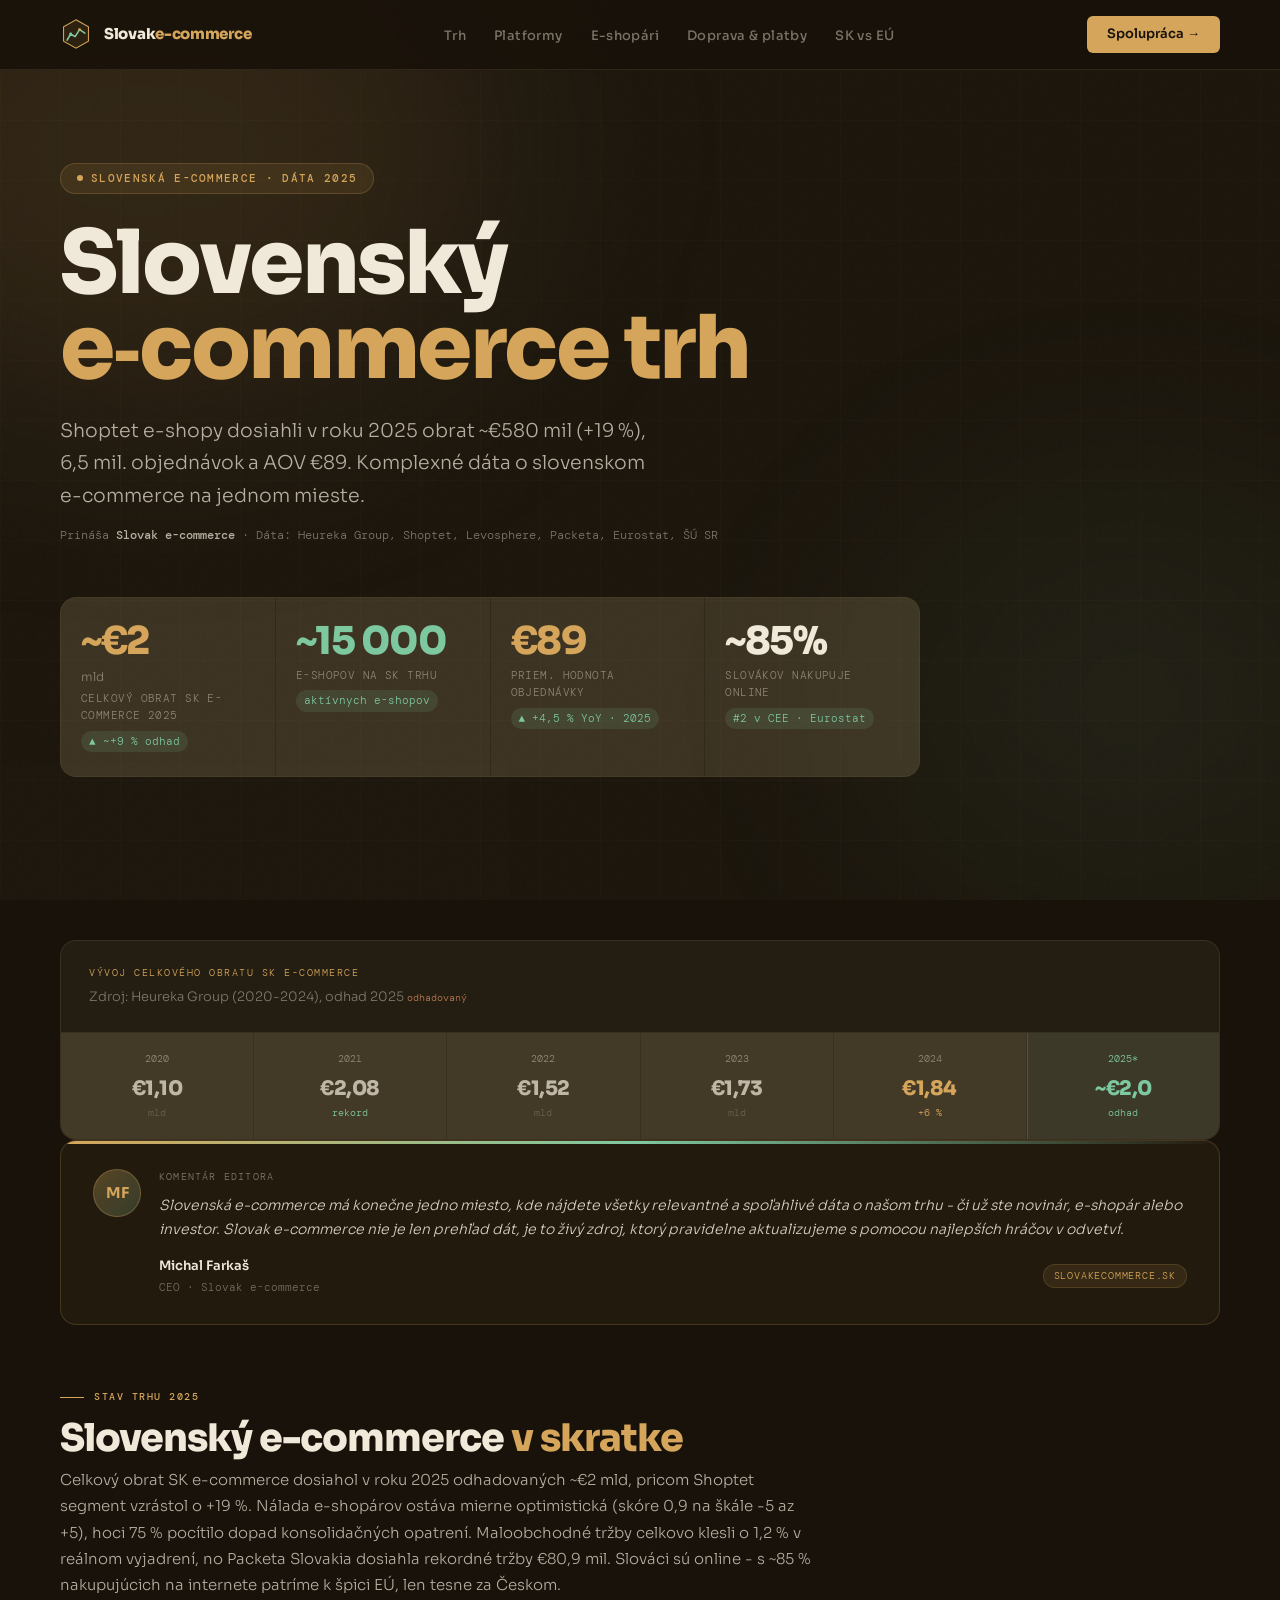
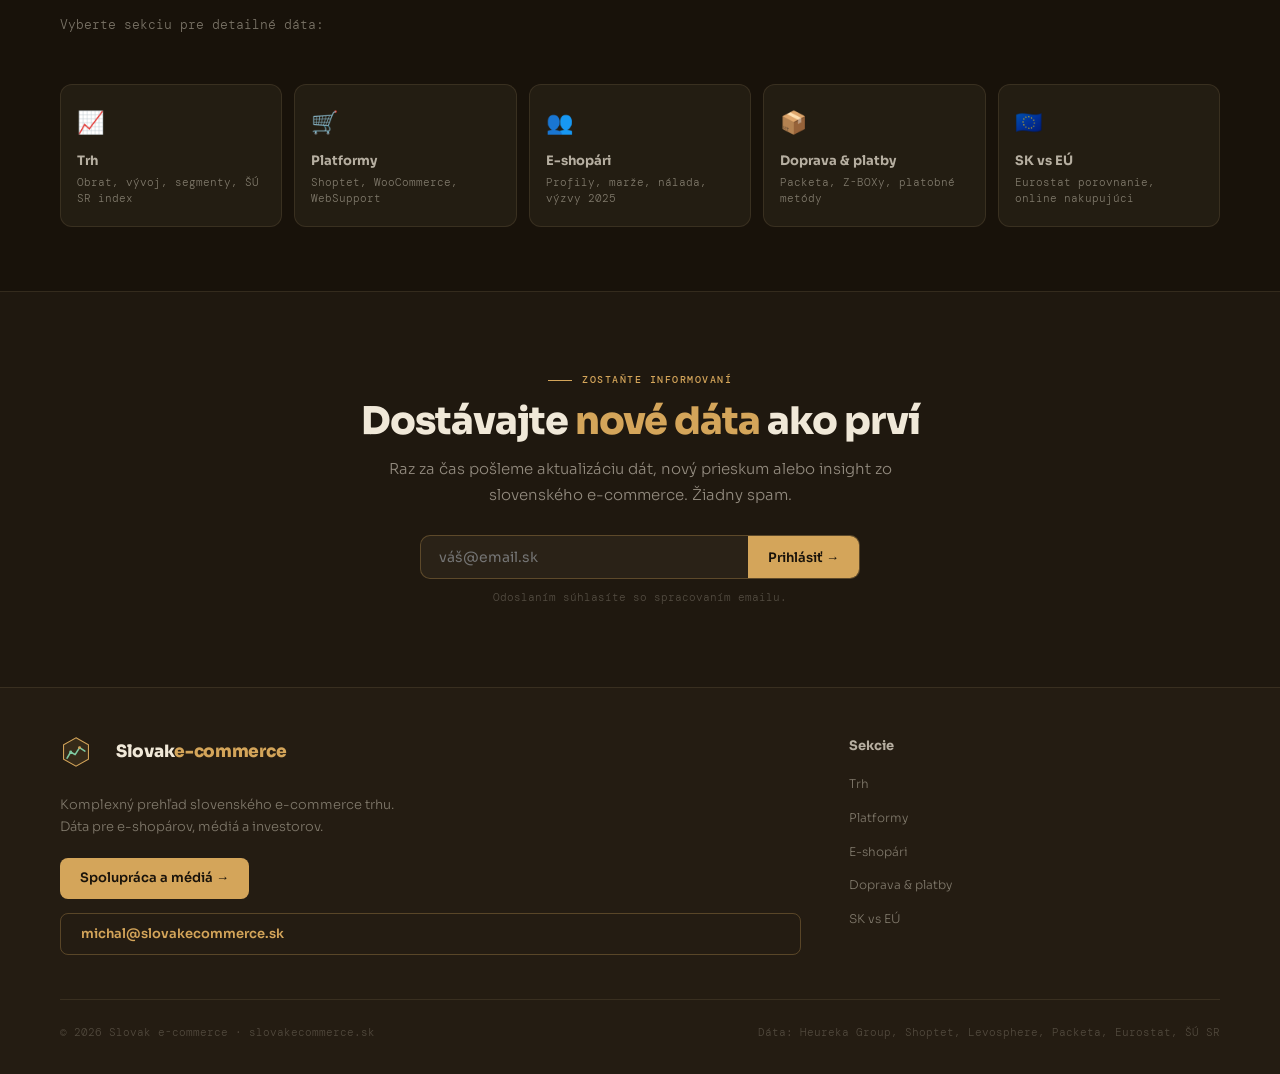
==== commit f45b67f0: "chore: P0 audit fixes + GTM/GA4 -> Plausible migration - Remove Google Tag Manager + GA4 from all HT" ====
--- a/index.html
+++ b/index.html
@@ -1,7 +1,7 @@
 <!DOCTYPE html>
 <html lang="sk">
 <head>
-<script>(function(w,d,s,l,i){w[l]=w[l]||[];w[l].push({'gtm.start':new Date().getTime(),event:'gtm.js'});var f=d.getElementsByTagName(s)[0],j=d.createElement(s),dl=l!='dataLayer'?'&l='+l:'';j.async=true;j.src='https://www.googletagmanager.com/gtm.js?id='+i+dl;f.parentNode.insertBefore(j,f);})(window,document,'script','dataLayer','GTM-596C6QQZ');</script>
+
 <meta charset="UTF-8"><meta name="viewport" content="width=device-width, initial-scale=1.0">
 <title>Slovenská e-commerce 2025 | Dáta, trendy a štatistiky slovenského trhu</title>
 <meta name="description" content="Komplexný prehľad slovenského e-commerce trhu. Obrat, platformy, doprava, platby a správanie zákazníkov na jednom mieste.">
@@ -13,293 +13,15 @@
 <link rel="preconnect" href="https://fonts.googleapis.com">
 <link rel="preconnect" href="https://fonts.gstatic.com" crossorigin>
 <link href="https://fonts.googleapis.com/css2?family=Sora:wght@300;400;600;700;800&family=DM+Mono:wght@300;400;500&display=swap" rel="stylesheet">
-<style>
-:root {
-  --bg: #18120a; --bg2: #241c12; --bg3: #2e2416;
-  --card: rgba(240,220,180,0.05); --card-hover: rgba(240,220,180,0.09);
-  --border: rgba(240,210,160,0.10); --border-accent: rgba(212,165,90,0.35);
-  --blue: #d4a55a; --blue2: #b8852e;
-  --lime: #7ec8a0; --lime2: #5aaa7c;
-  --white: #f0e8d8;
-  --white70: rgba(240,232,216,0.72); --white40: rgba(240,232,216,0.45);
-  --white20: rgba(240,232,216,0.22); --white10: rgba(240,232,216,0.11);
-}
-*, *::before, *::after { box-sizing: border-box; margin: 0; padding: 0; }
-html { scroll-behavior: smooth; }
-body { background: var(--bg); color: var(--white); font-family: 'Sora', sans-serif; font-size: 16px; font-weight: 300; line-height: 1.6; overflow-x: hidden; }
-body::before { content: ''; position: fixed; inset: 0; background-image: url("data:image/svg+xml,%3Csvg viewBox='0 0 256 256' xmlns='http://www.w3.org/2000/svg'%3E%3Cfilter id='noise'%3E%3CfeTurbulence type='fractalNoise' baseFrequency='0.9' numOctaves='4' stitchTiles='stitch'/%3E%3C/filter%3E%3Crect width='100%25' height='100%25' filter='url(%23noise)' opacity='0.03'/%3E%3C/svg%3E"); pointer-events: none; z-index: 0; opacity: 0.4; }
-body::after { content: ''; position: fixed; inset: 0; background-image: linear-gradient(rgba(212,165,90,0.025) 1px, transparent 1px), linear-gradient(90deg, rgba(212,165,90,0.025) 1px, transparent 1px); background-size: 60px 60px; pointer-events: none; z-index: 0; }
-
-/* NAV */
-nav { position: fixed; top: 0; left: 0; right: 0; z-index: 100; padding: 16px max(60px, calc((100% - 1200px) / 2)); display: flex; align-items: center; justify-content: space-between; backdrop-filter: blur(20px); -webkit-backdrop-filter: blur(20px); background: rgba(24,18,10,0.88); border-bottom: 1px solid var(--border); }
-.logo { display: flex; align-items: center; gap: 12px; text-decoration: none; }
-.logo-text { font-family: 'Sora', sans-serif; font-weight: 800; font-size: 15px; letter-spacing: -0.3px; color: #f0e8d8; }
-.logo-text span { color: #d4a55a; }
-.nav-links { display: flex; gap: 28px; list-style: none; }
-.nav-links a { font-size: 13px; font-weight: 500; color: var(--white40); text-decoration: none; letter-spacing: 0.03em; transition: color 0.2s; }
-.nav-links a:hover, .nav-links a.active { color: var(--blue); }
-.nav-cta { font-size: 13px; font-weight: 600; color: var(--bg); background: var(--blue); padding: 8px 20px; border-radius: 6px; text-decoration: none; transition: opacity 0.2s; }
-.nav-cta:hover { opacity: 0.85; }
-
-/* PAGE HEADER */
-.page-header { position: relative; padding: 140px max(60px, calc((100% - 1200px) / 2)) 60px; overflow: hidden; }
-.page-header-glow { position: absolute; border-radius: 50%; filter: blur(120px); pointer-events: none; }
-.ph-glow-1 { width: 600px; height: 400px; background: rgba(212,165,90,0.10); top: -80px; left: -150px; }
-.ph-glow-2 { width: 400px; height: 300px; background: rgba(126,200,160,0.06); bottom: 0; right: -80px; }
-.page-tag { display: inline-flex; align-items: center; gap: 8px; font-family: 'DM Mono', monospace; font-size: 11px; font-weight: 500; letter-spacing: 0.12em; text-transform: uppercase; color: var(--blue); background: rgba(212,165,90,0.1); border: 1px solid rgba(212,165,90,0.22); padding: 5px 14px; border-radius: 100px; margin-bottom: 20px; }
-.page-title { font-family: 'Sora', sans-serif; font-size: clamp(36px, 5vw, 64px); font-weight: 800; line-height: 1.0; letter-spacing: -2px; margin-bottom: 16px; }
-.page-title span { color: var(--blue); }
-.page-title em { font-style: normal; color: var(--lime); }
-.page-lead { font-size: 17px; font-weight: 300; color: var(--white70); max-width: 620px; line-height: 1.7; }
-
-/* SECTIONS */
-section { position: relative; z-index: 1; padding: 80px max(60px, calc((100% - 1200px) / 2)); }
-section:nth-child(even) { background: rgba(240,220,180,0.02); }
-.section-tag { font-family: 'DM Mono', monospace; font-size: 10px; font-weight: 500; letter-spacing: 0.15em; text-transform: uppercase; color: var(--blue); margin-bottom: 14px; display: flex; align-items: center; gap: 10px; }
-.section-tag::before { content: ''; display: block; width: 24px; height: 1px; background: var(--blue); }
-.data-note { display: inline-flex; align-items: center; gap: 6px; font-family: 'DM Mono', monospace; font-size: 10px; letter-spacing: 0.08em; text-transform: uppercase; color: var(--white40); background: rgba(240,210,160,0.06); border: 1px solid var(--border); padding: 4px 12px; border-radius: 100px; margin-bottom: 20px; }
-.data-note.warn { color: #e09060; background: rgba(224,144,96,0.08); border-color: rgba(224,144,96,0.2); }
-h2 { font-family: 'Sora', sans-serif; font-size: clamp(28px, 3.5vw, 44px); font-weight: 800; letter-spacing: -1.5px; line-height: 1.05; margin-bottom: 14px; }
-h2 span { color: var(--blue); }
-h2 em { font-style: normal; color: var(--lime); }
-.section-lead { font-size: 15px; font-weight: 300; color: var(--white70); max-width: 600px; line-height: 1.7; margin-bottom: 48px; }
-
-/* CARDS */
-.card-grid { display: grid; gap: 1px; background: var(--border); border: 1px solid var(--border); border-radius: 16px; overflow: hidden; }
-.card-grid-2 { grid-template-columns: repeat(2,1fr); }
-.card-grid-3 { grid-template-columns: repeat(3,1fr); }
-.card-grid-4 { grid-template-columns: repeat(4,1fr); }
-.card { background: var(--card); padding: 28px 24px; transition: background 0.2s; position: relative; }
-.card:hover { background: var(--card-hover); }
-.card-num { font-family: 'Sora', sans-serif; font-size: clamp(32px,4vw,52px); font-weight: 800; letter-spacing: -2px; color: var(--blue); line-height: 1; margin-bottom: 8px; }
-.card-num.lime { color: var(--lime); }
-.card-num.white { color: #fff; }
-.card-title { font-size: 12px; font-weight: 600; color: var(--white70); margin-bottom: 6px; text-transform: uppercase; letter-spacing: 0.06em; font-family: 'DM Mono', monospace; }
-.card-desc { font-size: 13px; color: var(--white40); line-height: 1.6; }
-.card-badge { position: absolute; top: 14px; right: 14px; font-size: 10px; font-family: 'DM Mono', monospace; letter-spacing: 0.08em; text-transform: uppercase; padding: 3px 10px; border-radius: 100px; background: rgba(212,165,90,0.1); border: 1px solid rgba(212,165,90,0.22); color: var(--blue); }
-.card-badge.lime-badge { background: rgba(126,200,160,0.1); border-color: rgba(126,200,160,0.22); color: var(--lime); }
-
-/* LAYOUT HELPERS */
-.two-col { display: grid; grid-template-columns: 1fr 1fr; gap: 48px; align-items: start; }
-.three-col { display: grid; grid-template-columns: repeat(3,1fr); gap: 24px; }
-
-/* BAR CHART */
-.bar-chart { display: flex; flex-direction: column; gap: 10px; }
-.bar-row { display: flex; align-items: center; gap: 12px; }
-.bar-label { font-size: 12px; color: var(--white70); width: 160px; flex-shrink: 0; text-align: right; }
-.bar-track { flex: 1; height: 28px; background: rgba(240,210,160,0.06); border-radius: 4px; overflow: hidden; }
-.bar-fill { height: 100%; border-radius: 4px; background: linear-gradient(90deg, var(--blue2), var(--blue)); transition: width 1s cubic-bezier(0.16,1,0.3,1); }
-.bar-fill.lime-fill { background: linear-gradient(90deg, var(--lime2), var(--lime)); }
-.bar-fill.dim-fill { background: rgba(240,210,160,0.14); }
-.bar-fill.neg-fill { background: linear-gradient(90deg, #c84040, #e06060); }
-.bar-pct { font-family: 'DM Mono', monospace; font-size: 12px; color: var(--white40); width: 40px; flex-shrink: 0; }
-
-/* LINE CHART (horizontal timeline) */
-.line-chart-wrap { position: relative; margin: 32px 0 8px; }
-.line-chart-svg { width: 100%; overflow: visible; }
-.lc-label { font-family: 'DM Mono', monospace; font-size: 10px; fill: var(--white40); }
-.lc-value { font-family: 'Sora', sans-serif; font-size: 12px; font-weight: 700; fill: var(--blue); }
-.lc-value.highlight { fill: var(--lime); font-size: 13px; }
-.lc-note { font-size: 11px; color: var(--white20); font-family: 'DM Mono', monospace; margin-top: 8px; }
-
-/* HIGHLIGHT BOX */
-.highlight-box { background: linear-gradient(135deg, rgba(212,165,90,0.09), rgba(212,165,90,0.03)); border: 1px solid rgba(212,165,90,0.22); border-radius: 16px; padding: 32px 36px; margin: 28px 0; }
-.highlight-box.lime-box { background: linear-gradient(135deg, rgba(126,200,160,0.09), rgba(126,200,160,0.03)); border-color: rgba(126,200,160,0.22); }
-.big-quote { font-family: 'Sora', sans-serif; font-size: clamp(18px,2.2vw,26px); font-weight: 700; line-height: 1.3; letter-spacing: -0.5px; color: var(--white); margin-bottom: 12px; }
-.big-quote span { color: var(--blue); }
-.big-quote em { font-style: normal; color: var(--lime); }
-
-/* QUOTE */
-.quote-full { background: rgba(240,220,180,0.05); border-left: 3px solid #d4a55a; border-radius: 0 12px 12px 0; padding: 24px 28px 20px; margin: 28px 0; position: relative; }
-.quote-full-mark { font-family: Georgia, serif; font-size: 60px; color: #d4a55a; opacity: 0.2; position: absolute; top: 2px; left: 14px; line-height: 1; pointer-events: none; }
-.quote-text { font-size: 14px; font-weight: 400; font-style: italic; color: rgba(240,232,216,0.85); line-height: 1.75; margin-bottom: 16px; padding-left: 8px; }
-.quote-text em { font-style: normal; color: #d4a55a; font-weight: 600; }
-.quote-text em.sage { font-style: normal; color: #7ec8a0; font-weight: 600; }
-.quote-author { display: flex; align-items: center; gap: 10px; padding-left: 8px; }
-.quote-avatar { width: 36px; height: 36px; border-radius: 50%; display: flex; align-items: center; justify-content: center; font-size: 11px; font-weight: 700; flex-shrink: 0; }
-.quote-name { font-size: 13px; font-weight: 600; color: #f0e8d8; line-height: 1.2; }
-.quote-role { font-size: 11px; color: rgba(240,232,216,0.45); font-family: 'DM Mono', monospace; margin-top: 2px; }
-.quote-tag { margin-left: auto; font-size: 10px; font-family: 'DM Mono', monospace; letter-spacing: 0.08em; text-transform: uppercase; padding: 3px 10px; border-radius: 20px; background: rgba(212,165,90,0.10); color: #d4a55a; border: 1px solid rgba(212,165,90,0.18); flex-shrink: 0; }
-.quote-tag.sage-tag { background: rgba(126,200,160,0.10); color: #7ec8a0; border-color: rgba(126,200,160,0.18); }
-.quote-grid { display: grid; grid-template-columns: 1fr 1fr; gap: 14px; margin: 28px 0; }
-.quote-card { background: rgba(240,220,180,0.05); border: 0.5px solid rgba(240,210,160,0.12); border-radius: 12px; padding: 20px; display: flex; flex-direction: column; }
-.quote-card .quote-text { margin-bottom: 14px; }
-.quote-card .quote-author { border-top: 0.5px solid rgba(240,210,160,0.10); padding-top: 12px; padding-left: 0; margin-top: auto; }
-
-/* TREND LIST */
-.trend-list { display: flex; flex-direction: column; gap: 1px; background: var(--border); border-radius: 12px; overflow: hidden; border: 1px solid var(--border); }
-.trend-item { background: var(--card); padding: 16px 20px; display: flex; align-items: center; gap: 14px; transition: background 0.2s; }
-.trend-item:hover { background: var(--card-hover); }
-.trend-rank { font-family: 'DM Mono', monospace; font-size: 11px; color: var(--white20); width: 24px; flex-shrink: 0; }
-.trend-name { flex: 1; font-size: 14px; font-weight: 400; color: var(--white70); }
-.trend-val { font-family: 'Sora', sans-serif; font-size: 17px; font-weight: 800; letter-spacing: -0.5px; }
-.trend-val.up { color: var(--lime); }
-.trend-val.down { color: #ff6060; }
-
-/* KPI STRIP */
-.kpi-strip { display: grid; grid-template-columns: repeat(4,1fr); gap: 1px; background: var(--border); border: 1px solid var(--border); border-radius: 16px; overflow: hidden; margin-bottom: 48px; }
-.kpi-item { background: var(--card); padding: 24px 20px; }
-.kpi-num { font-family: 'Sora', sans-serif; font-size: clamp(26px,3vw,40px); font-weight: 800; letter-spacing: -1.5px; color: var(--blue); line-height: 1; margin-bottom: 6px; }
-.kpi-num.lime { color: var(--lime); }
-.kpi-num.white { color: var(--white); }
-.kpi-label { font-size: 11px; color: var(--white40); letter-spacing: 0.04em; text-transform: uppercase; font-family: 'DM Mono', monospace; }
-.kpi-change { display: inline-flex; align-items: center; gap: 4px; font-size: 11px; font-family: 'DM Mono', monospace; margin-top: 6px; padding: 2px 8px; border-radius: 100px; }
-.kpi-change.up { background: rgba(126,200,160,0.12); color: var(--lime); }
-.kpi-change.down { background: rgba(255,80,80,0.12); color: #ff6060; }
-
-/* STAT WIDGET */
-.stat-widget { background: var(--card); border: 1px solid var(--border); border-radius: 14px; padding: 24px 22px; }
-.sw-label { font-size: 11px; color: var(--white40); font-family: 'DM Mono', monospace; letter-spacing: 0.06em; text-transform: uppercase; margin-bottom: 6px; }
-.sw-val { font-family: 'Sora', sans-serif; font-size: clamp(32px,4vw,52px); font-weight: 800; letter-spacing: -2px; line-height: 1; color: var(--blue); }
-.sw-sub { font-size: 12px; color: var(--white40); margin-top: 6px; }
-
-/* VYZVY */
-.vyzvy-grid { display: grid; grid-template-columns: repeat(3,1fr); gap: 14px; }
-.vyzva-card { background: var(--card); border: 1px solid var(--border); border-radius: 12px; padding: 22px 18px; position: relative; overflow: hidden; }
-.vyzva-card::before { content: ''; position: absolute; top: 0; left: 0; right: 0; height: 2px; background: linear-gradient(90deg, var(--blue), transparent); }
-.vyzva-pct { font-family: 'Sora', sans-serif; font-size: 34px; font-weight: 800; letter-spacing: -1.5px; color: var(--blue); line-height: 1; margin-bottom: 8px; }
-.vyzva-name { font-size: 13px; font-weight: 500; color: var(--white70); line-height: 1.4; }
-
-/* KONS */
-.kons-list { display: flex; flex-direction: column; gap: 8px; }
-.kons-item { display: flex; align-items: center; gap: 14px; background: var(--card); border: 1px solid var(--border); border-radius: 10px; padding: 12px 16px; }
-.kons-pct { font-family: 'Sora', sans-serif; font-size: 20px; font-weight: 800; letter-spacing: -0.5px; color: #ff6060; width: 48px; flex-shrink: 0; }
-.kons-pct.neutral { color: var(--white40); }
-.kons-text { font-size: 13px; color: var(--white70); }
-
-/* SENTIMENT */
-.sentiment-bar { height: 8px; background: rgba(240,210,160,0.06); border-radius: 100px; overflow: hidden; margin: 8px 0; }
-.sentiment-fill { height: 100%; border-radius: 100px; background: linear-gradient(90deg, #c84040 0%, rgba(240,220,180,0.15) 40%, var(--lime) 100%); width: 100%; }
-
-/* DOPRAVA */
-.doprava-grid { display: grid; grid-template-columns: 1fr 1fr; gap: 20px; }
-.doprava-card { background: var(--card); border: 1px solid var(--border); border-radius: 14px; padding: 24px 20px; }
-.doprava-icon { font-size: 26px; margin-bottom: 10px; }
-.doprava-title { font-family: 'Sora', sans-serif; font-size: 18px; font-weight: 700; margin-bottom: 8px; color: var(--white); }
-.doprava-desc { font-size: 13px; color: var(--white40); line-height: 1.6; }
-
-/* EUROSTAT */
-.ec-bar-row { display: flex; align-items: center; gap: 16px; margin-bottom: 10px; }
-.ec-bar-label { width: 100px; font-size: 12px; color: var(--white40); font-family: 'DM Mono', monospace; text-align: right; flex-shrink: 0; }
-.ec-bar-label.sk-label { color: var(--lime); font-weight: 600; }
-.ec-bar-wrap { flex: 1; height: 30px; background: var(--card); border-radius: 5px; overflow: hidden; position: relative; border: 1px solid var(--border); }
-.ec-bar-fill { height: 100%; border-radius: 4px; display: flex; align-items: center; justify-content: flex-end; padding-right: 10px; width: 0%; transition: width 0.9s cubic-bezier(0.16,1,0.3,1); }
-.ec-bar-fill-val { font-size: 11px; font-weight: 600; color: rgba(24,18,10,0.85); font-family: 'DM Mono', monospace; white-space: nowrap; }
-.ec-avg-marker { position: absolute; top: 0; bottom: 0; width: 1px; background: rgba(240,232,216,0.25); z-index: 2; }
-.ec-avg-marker::after { content: attr(data-label); position: absolute; top: -18px; left: 4px; font-size: 10px; color: var(--white40); font-family: 'DM Mono', monospace; white-space: nowrap; }
-.ec-eu-row { margin-top: 8px; padding-top: 8px; border-top: 1px solid var(--border); }
-
-/* SUSR WIDGET */
-.susr-kpis { display: grid; grid-template-columns: repeat(3,1fr); gap: 1px; background: var(--border); border: 1px solid var(--border); border-radius: 14px; overflow: hidden; margin-bottom: 24px; }
-.susr-kpi { background: var(--card); padding: 20px 18px; }
-.susr-kpi-label { font-size: 11px; color: var(--white40); font-family: 'DM Mono', monospace; letter-spacing: .06em; text-transform: uppercase; margin-bottom: 8px; }
-.susr-kpi-val { font-family: 'Sora', sans-serif; font-size: 26px; font-weight: 800; letter-spacing: -1px; line-height: 1; color: var(--blue); }
-.susr-kpi-val.lime { color: var(--lime); }
-.susr-kpi-val.red { color: #ff6060; }
-.susr-kpi-sub { font-size: 12px; color: var(--white40); margin-top: 6px; }
-.susr-insight { background: rgba(212,165,90,.06); border: 1px solid rgba(212,165,90,.15); border-radius: 10px; padding: 16px 20px; font-size: 13px; color: var(--white70); line-height: 1.7; margin-top: 20px; }
-.susr-insight strong { color: var(--blue); }
-
-/* BW WIDGET */
-.bw-row { display: flex; align-items: center; gap: 12px; margin-bottom: 9px; }
-.bw-label { width: 96px; font-size: 12px; color: var(--white70); font-family: 'DM Mono', monospace; text-align: right; flex-shrink: 0; }
-.bw-bar-wrap { flex: 1; height: 26px; background: var(--card); border: 1px solid var(--border); border-radius: 5px; overflow: hidden; }
-.bw-bar-fill { height: 100%; border-radius: 4px; display: flex; align-items: center; justify-content: flex-end; padding-right: 8px; width: 0%; transition: width .85s cubic-bezier(.16,1,.3,1); }
-.bw-bar-num { font-size: 11px; font-weight: 600; color: rgba(24,18,10,.85); font-family: 'DM Mono', monospace; white-space: nowrap; }
-
-/* FOOTER */
-footer { background: var(--bg2); border-top: 1px solid var(--border); padding: 48px max(60px, calc((100% - 1200px) / 2)) 32px; position: relative; z-index: 1; }
-.footer-top { display: grid; grid-template-columns: 2fr 1fr; gap: 48px; margin-bottom: 36px; }
-.footer-desc { font-size: 13px; color: var(--white40); line-height: 1.7; max-width: 360px; margin: 12px 0 20px; }
-.footer-cta { display: inline-flex; align-items: center; gap: 8px; font-size: 13px; font-weight: 600; color: var(--bg); background: var(--blue); padding: 10px 20px; border-radius: 8px; text-decoration: none; transition: opacity 0.2s; margin-bottom: 8px; }
-.footer-cta:hover { opacity: 0.85; }
-.footer-cta.outline { background: transparent; color: var(--blue); border: 1px solid rgba(212,165,90,0.3); display: block; }
-.footer-col h4 { font-size: 13px; font-weight: 700; color: var(--white70); margin-bottom: 14px; }
-.footer-links { list-style: none; display: flex; flex-direction: column; gap: 8px; }
-.footer-links a { font-size: 12px; color: var(--white40); text-decoration: none; transition: color 0.2s; }
-.footer-links a:hover { color: var(--blue); }
-.footer-bottom { border-top: 1px solid var(--border); padding-top: 24px; display: flex; justify-content: space-between; align-items: center; }
-.footer-copy { font-size: 11px; color: var(--white20); font-family: 'DM Mono', monospace; }
-
-/* ANIMATIONS */
-@keyframes fadeUp { from { opacity: 0; transform: translateY(24px); } to { opacity: 1; transform: translateY(0); } }
-.fade-up { animation: fadeUp 0.7s cubic-bezier(0.16,1,0.3,1) both; }
-.delay-1 { animation-delay: 0.1s; } .delay-2 { animation-delay: 0.2s; } .delay-3 { animation-delay: 0.3s; }
-@keyframes pulse { 0%,100%{opacity:1;transform:scale(1)} 50%{opacity:.4;transform:scale(.8)} }
-
-/* SCROLLBAR */
-::-webkit-scrollbar { width: 4px; } ::-webkit-scrollbar-track { background: var(--bg); } ::-webkit-scrollbar-thumb { background: rgba(212,165,90,0.3); border-radius: 2px; }
-
-/* SUBPAGE NAV CARDS */
-.subpage-grid { display: grid; grid-template-columns: repeat(5,1fr); gap: 12px; margin-top: 48px; }
-.subpage-card { background: var(--card); border: 1px solid var(--border); border-radius: 12px; padding: 20px 16px; text-decoration: none; transition: border-color 0.2s, background 0.2s; display: block; }
-.subpage-card:hover { border-color: var(--border-accent); background: var(--card-hover); }
-.subpage-card.active { border-color: rgba(212,165,90,0.4); background: rgba(212,165,90,0.06); }
-.sc-icon { font-size: 22px; margin-bottom: 10px; }
-.sc-title { font-family: 'Sora', sans-serif; font-size: 13px; font-weight: 700; color: var(--white70); margin-bottom: 4px; }
-.sc-desc { font-size: 11px; color: var(--white40); line-height: 1.4; font-family: 'DM Mono', monospace; }
-
-/* RESPONSIVE */
-@media (max-width: 900px) {
-  nav { padding: 14px 20px; }
-  .nav-links { display: none; }
-  section { padding: 48px 20px; }
-  .page-header { padding: 100px 20px 40px; }
-  .two-col, .card-grid-3, .card-grid-4, .three-col, .vyzvy-grid, .doprava-grid, .quote-grid { grid-template-columns: 1fr; }
-  .card-grid-2, .kpi-strip { grid-template-columns: 1fr 1fr; }
-  .subpage-grid { grid-template-columns: repeat(2,1fr); }
-  .footer-top { grid-template-columns: 1fr; }
-  .bar-label { width: 120px; font-size: 11px; }
-  .susr-kpis { grid-template-columns: 1fr; }
-}
-
-</style>
-<style>
-/* HERO */
-#hero { position:relative; min-height:100vh; display:flex; flex-direction:column; justify-content:center; padding:120px max(60px,calc((100% - 1200px)/2)) 80px; overflow:hidden; }
-.hero-glow { position:absolute; border-radius:50%; filter:blur(120px); pointer-events:none; }
-.hero-glow-1 { width:700px;height:500px;background:rgba(212,165,90,0.12);top:-100px;left:-200px; }
-.hero-glow-2 { width:500px;height:400px;background:rgba(126,200,160,0.07);bottom:0;right:-100px; }
-.hero-tag { display:inline-flex;align-items:center;gap:8px;font-family:'DM Mono',monospace;font-size:11px;font-weight:500;letter-spacing:0.12em;text-transform:uppercase;color:var(--blue);background:rgba(212,165,90,0.1);border:1px solid rgba(212,165,90,0.22);padding:6px 16px;border-radius:100px;margin-bottom:28px;width:fit-content; }
-.hero-tag::before { content:'';width:6px;height:6px;background:var(--blue);border-radius:50%;animation:pulse 2s infinite; }
-h1 { font-family:'Sora',sans-serif;font-size:clamp(48px,7vw,88px);font-weight:800;line-height:0.96;letter-spacing:-2.5px;margin-bottom:24px;max-width:860px; }
-h1 em { font-style:normal;color:var(--blue);display:block; }
-.hero-sub { font-size:clamp(15px,2vw,19px);font-weight:300;color:var(--white70);max-width:600px;line-height:1.7;margin-bottom:14px; }
-.hero-byline { font-size:12px;color:var(--white40);margin-bottom:52px;font-family:'DM Mono',monospace; }
-.hero-byline strong { color:var(--white70);font-weight:500; }
-.hero-stats { display:grid;grid-template-columns:repeat(4,1fr);gap:1px;background:var(--border);border:1px solid var(--border);border-radius:16px;overflow:hidden;max-width:860px; }
-.hero-stat { background:var(--card);padding:24px 20px;position:relative;overflow:hidden;transition:background 0.3s; }
-.hero-stat:hover { background:var(--card-hover); }
-.hero-stat::before { content:'';position:absolute;bottom:0;left:0;right:0;height:2px;background:linear-gradient(90deg,var(--blue),transparent);opacity:0;transition:opacity 0.3s; }
-.hero-stat:hover::before { opacity:1; }
-.stat-num { font-family:'Sora',sans-serif;font-size:clamp(26px,3vw,40px);font-weight:800;letter-spacing:-1.5px;color:var(--blue);line-height:1;margin-bottom:6px; }
-.stat-num.lime { color:var(--lime); }
-.stat-num.white { color:var(--white); }
-.stat-label { font-size:11px;color:var(--white40);letter-spacing:0.04em;text-transform:uppercase;font-family:'DM Mono',monospace; }
-.stat-change { display:inline-flex;align-items:center;gap:4px;font-size:11px;font-family:'DM Mono',monospace;margin-top:6px;padding:2px 8px;border-radius:100px; }
-.stat-change.up { background:rgba(126,200,160,0.12);color:var(--lime); }
-/* EDITOR BOX */
-.editor-box { background:rgba(212,165,90,0.06);border:1px solid rgba(212,165,90,0.2);border-radius:16px;padding:28px 32px;position:relative;overflow:hidden;margin:0 max(60px,calc((100% - 1200px)/2)); }
-.editor-box::before { content:'';position:absolute;top:0;left:0;right:0;height:3px;background:linear-gradient(90deg,#d4a55a,#7ec8a0,transparent); }
-/* SECTIONS INDEX */
-.sections-intro { padding:64px max(60px,calc((100% - 1200px)/2)); }
-.sections-intro h2 { font-family:'Sora',sans-serif;font-size:clamp(26px,3vw,38px);font-weight:800;letter-spacing:-1px;margin-bottom:8px; }
-.sections-intro p { font-size:15px;color:var(--white70);max-width:560px;line-height:1.7;margin-bottom:40px; }
-.subpage-grid { display:grid;grid-template-columns:repeat(5,1fr);gap:12px; }
-@media(max-width:900px){
-  #hero { padding:100px 20px 60px; }
-  h1 { font-size:42px;letter-spacing:-2px; }
-  .hero-stats { grid-template-columns:repeat(2,1fr); }
-  .editor-box { margin:0 20px; }
-  .sections-intro { padding:40px 20px; }
-  .subpage-grid { grid-template-columns:repeat(2,1fr); }
-}
-</style>
-<script async src="https://www.googletagmanager.com/gtag/js?id=G-SB4FTZYVRH"></script>
-<script>window.dataLayer=window.dataLayer||[];function gtag(){dataLayer.push(arguments);}gtag('js',new Date());gtag('config','G-SB4FTZYVRH');</script>
+
+
+
+
+    <script defer data-domain="slovakecommerce.sk" src="https://plausible.io/js/script.outbound-links.tagged-events.js"></script>
+    <link rel="stylesheet" href="/css/style.css">
 </head>
-<body>
-<noscript><iframe src="https://www.googletagmanager.com/ns.html?id=GTM-596C6QQZ" height="0" width="0" style="display:none;visibility:hidden"></iframe></noscript>
+<body data-page="index">
+
 
 <!-- HERO -->
 <section id="hero">
@@ -392,27 +114,27 @@
   <p style="font-size:15px;color:var(--white70);max-width:760px;line-height:1.75;margin-bottom:16px;">Celkový obrat SK e-commerce dosiahol v roku 2025 odhadovaných ~€2 mld, pricom Shoptet segment vzrástol o +19 %. Nálada e-shopárov ostáva mierne optimistická (skóre 0,9 na škále -5 az +5), hoci 75 % pocítilo dopad konsolidačných opatrení. Maloobchodné tržby celkovo klesli o 1,2 % v reálnom vyjadrení, no Packeta Slovakia dosiahla rekordné tržby €80,9 mil. Slováci sú online - s ~85 % nakupujúcich na internete patríme k špici EÚ, len tesne za Českom.</p>
   <p style="font-size:13px;color:var(--white40);margin-bottom:40px;font-family:'DM Mono',monospace;">Vyberte sekciu pre detailné dáta:</p>
   <div class="subpage-grid">
-    <a href="/trh.html" class="subpage-card">
+    <a href="/trh.html" class="subpage-card plausible-event-name=Subpage+Click plausible-event-page=trh">
       <div class="sc-icon">📈</div>
       <div class="sc-title">Trh</div>
       <div class="sc-desc">Obrat, vývoj, segmenty, ŠÚ SR index</div>
     </a>
-    <a href="/platformy.html" class="subpage-card">
+    <a href="/platformy.html" class="subpage-card plausible-event-name=Subpage+Click plausible-event-page=platformy">
       <div class="sc-icon">🛒</div>
       <div class="sc-title">Platformy</div>
       <div class="sc-desc">Shoptet, WooCommerce, WebSupport</div>
     </a>
-    <a href="/eshopari.html" class="subpage-card">
+    <a href="/eshopari.html" class="subpage-card plausible-event-name=Subpage+Click plausible-event-page=eshopari">
       <div class="sc-icon">👥</div>
       <div class="sc-title">E-shopári</div>
       <div class="sc-desc">Profily, marže, nálada, výzvy 2025</div>
     </a>
-    <a href="/doprava.html" class="subpage-card">
+    <a href="/doprava.html" class="subpage-card plausible-event-name=Subpage+Click plausible-event-page=doprava">
       <div class="sc-icon">📦</div>
       <div class="sc-title">Doprava & platby</div>
       <div class="sc-desc">Packeta, Z-BOXy, platobné metódy</div>
     </a>
-    <a href="/sk-vs-eu.html" class="subpage-card">
+    <a href="/sk-vs-eu.html" class="subpage-card plausible-event-name=Subpage+Click plausible-event-page=sk-vs-eu">
       <div class="sc-icon">🇪🇺</div>
       <div class="sc-title">SK vs EÚ</div>
       <div class="sc-desc">Eurostat porovnanie, online nakupujúci</div>
@@ -465,7 +187,7 @@
       return '<li><a href="' + p.href + '"' + (isActive(p.href) ? ' class="active"' : '') + '>' + p.label + '</a></li>';
     }).join('') +
     '</ul>' +
-    '<a href="mailto:pr@slovakecommerce.sk" class="nav-cta">Spolupráca →</a>';
+    '<a href="mailto:pr@slovakecommerce.sk" class="nav-cta plausible-event-name=Email+Click">Spolupráca →</a>';
   document.body.insertBefore(nav, document.body.firstChild);
 
   /* ── FOOTER ── */
@@ -476,8 +198,8 @@
         '<a href="/index.html" class="logo" style="margin-bottom:14px;display:inline-flex;">' + LOGO_SVG +
         '<span class="logo-text" style="font-size:17px;margin-left:12px;">Slovak<span>e-commerce</span></span></a>' +
         '<p class="footer-desc">Komplexný prehľad slovenského e-commerce trhu. Dáta pre e-shopárov, médiá a investorov.</p>' +
-        '<a href="mailto:pr@slovakecommerce.sk" class="footer-cta">Spolupráca a médiá →</a>' +
-        '<a href="mailto:michal@slovakecommerce.sk" class="footer-cta outline" style="margin-top:6px;">michal@slovakecommerce.sk</a>' +
+        '<a href="mailto:pr@slovakecommerce.sk" class="footer-cta plausible-event-name=Email+Click">Spolupráca a médiá →</a>' +
+        '<a href="mailto:michal@slovakecommerce.sk" class="footer-cta outline plausible-event-name=Email+Click" style="margin-top:6px;">michal@slovakecommerce.sk</a>' +
       '</div>' +
       '<div class="footer-col">' +
         '<h4>Sekcie</h4>' +
--- a/css/style.css
+++ b/css/style.css
@@ -0,0 +1,294 @@
+/* =======================================================
+ * Slovak e-commerce - unified stylesheet
+ * Generated by scripts/extract_inline_css.py
+ * ======================================================= */
+
+/* --- BASE --------------------------------------------- */
+:root {
+  --bg: #18120a; --bg2: #241c12; --bg3: #2e2416;
+  --card: rgba(240,220,180,0.05); --card-hover: rgba(240,220,180,0.09);
+  --border: rgba(240,210,160,0.10); --border-accent: rgba(212,165,90,0.35);
+  --blue: #d4a55a; --blue2: #b8852e;
+  --lime: #7ec8a0; --lime2: #5aaa7c;
+  --white: #f0e8d8;
+  --white70: rgba(240,232,216,0.72); --white40: rgba(240,232,216,0.45);
+  --white20: rgba(240,232,216,0.22); --white10: rgba(240,232,216,0.11);
+}
+*, *::before, *::after { box-sizing: border-box; margin: 0; padding: 0; }
+html { scroll-behavior: smooth; }
+body { background: var(--bg); color: var(--white); font-family: 'Sora', sans-serif; font-size: 16px; font-weight: 300; line-height: 1.6; overflow-x: hidden; }
+body::before { content: ''; position: fixed; inset: 0; background-image: url("data:image/svg+xml,%3Csvg viewBox='0 0 256 256' xmlns='http://www.w3.org/2000/svg'%3E%3Cfilter id='noise'%3E%3CfeTurbulence type='fractalNoise' baseFrequency='0.9' numOctaves='4' stitchTiles='stitch'/%3E%3C/filter%3E%3Crect width='100%25' height='100%25' filter='url(%23noise)' opacity='0.03'/%3E%3C/svg%3E"); pointer-events: none; z-index: 0; opacity: 0.4; }
+body::after { content: ''; position: fixed; inset: 0; background-image: linear-gradient(rgba(212,165,90,0.025) 1px, transparent 1px), linear-gradient(90deg, rgba(212,165,90,0.025) 1px, transparent 1px); background-size: 60px 60px; pointer-events: none; z-index: 0; }
+
+/* NAV */
+nav { position: fixed; top: 0; left: 0; right: 0; z-index: 100; padding: 16px max(60px, calc((100% - 1200px) / 2)); display: flex; align-items: center; justify-content: space-between; backdrop-filter: blur(20px); -webkit-backdrop-filter: blur(20px); background: rgba(24,18,10,0.88); border-bottom: 1px solid var(--border); }
+.logo { display: flex; align-items: center; gap: 12px; text-decoration: none; }
+.logo-text { font-family: 'Sora', sans-serif; font-weight: 800; font-size: 15px; letter-spacing: -0.3px; color: #f0e8d8; }
+.logo-text span { color: #d4a55a; }
+.nav-links { display: flex; gap: 28px; list-style: none; }
+.nav-links a { font-size: 13px; font-weight: 500; color: var(--white40); text-decoration: none; letter-spacing: 0.03em; transition: color 0.2s; }
+.nav-links a:hover, .nav-links a.active { color: var(--blue); }
+.nav-cta { font-size: 13px; font-weight: 600; color: var(--bg); background: var(--blue); padding: 8px 20px; border-radius: 6px; text-decoration: none; transition: opacity 0.2s; }
+.nav-cta:hover { opacity: 0.85; }
+
+/* PAGE HEADER */
+.page-header { position: relative; padding: 140px max(60px, calc((100% - 1200px) / 2)) 60px; overflow: hidden; }
+.page-header-glow { position: absolute; border-radius: 50%; filter: blur(120px); pointer-events: none; }
+.ph-glow-1 { width: 600px; height: 400px; background: rgba(212,165,90,0.10); top: -80px; left: -150px; }
+.ph-glow-2 { width: 400px; height: 300px; background: rgba(126,200,160,0.06); bottom: 0; right: -80px; }
+.page-tag { display: inline-flex; align-items: center; gap: 8px; font-family: 'DM Mono', monospace; font-size: 11px; font-weight: 500; letter-spacing: 0.12em; text-transform: uppercase; color: var(--blue); background: rgba(212,165,90,0.1); border: 1px solid rgba(212,165,90,0.22); padding: 5px 14px; border-radius: 100px; margin-bottom: 20px; }
+.page-title { font-family: 'Sora', sans-serif; font-size: clamp(36px, 5vw, 64px); font-weight: 800; line-height: 1.0; letter-spacing: -2px; margin-bottom: 16px; }
+.page-title span { color: var(--blue); }
+.page-title em { font-style: normal; color: var(--lime); }
+.page-lead { font-size: 17px; font-weight: 300; color: var(--white70); max-width: 620px; line-height: 1.7; }
+
+/* SECTIONS */
+section { position: relative; z-index: 1; padding: 80px max(60px, calc((100% - 1200px) / 2)); }
+section:nth-child(even) { background: rgba(240,220,180,0.02); }
+.section-tag { font-family: 'DM Mono', monospace; font-size: 10px; font-weight: 500; letter-spacing: 0.15em; text-transform: uppercase; color: var(--blue); margin-bottom: 14px; display: flex; align-items: center; gap: 10px; }
+.section-tag::before { content: ''; display: block; width: 24px; height: 1px; background: var(--blue); }
+.data-note { display: inline-flex; align-items: center; gap: 6px; font-family: 'DM Mono', monospace; font-size: 10px; letter-spacing: 0.08em; text-transform: uppercase; color: var(--white40); background: rgba(240,210,160,0.06); border: 1px solid var(--border); padding: 4px 12px; border-radius: 100px; margin-bottom: 20px; }
+.data-note.warn { color: #e09060; background: rgba(224,144,96,0.08); border-color: rgba(224,144,96,0.2); }
+h2 { font-family: 'Sora', sans-serif; font-size: clamp(28px, 3.5vw, 44px); font-weight: 800; letter-spacing: -1.5px; line-height: 1.05; margin-bottom: 14px; }
+h2 span { color: var(--blue); }
+h2 em { font-style: normal; color: var(--lime); }
+.section-lead { font-size: 15px; font-weight: 300; color: var(--white70); max-width: 600px; line-height: 1.7; margin-bottom: 48px; }
+
+/* CARDS */
+.card-grid { display: grid; gap: 1px; background: var(--border); border: 1px solid var(--border); border-radius: 16px; overflow: hidden; }
+.card-grid-2 { grid-template-columns: repeat(2,1fr); }
+.card-grid-3 { grid-template-columns: repeat(3,1fr); }
+.card-grid-4 { grid-template-columns: repeat(4,1fr); }
+.card { background: var(--card); padding: 28px 24px; transition: background 0.2s; position: relative; }
+.card:hover { background: var(--card-hover); }
+.card-num { font-family: 'Sora', sans-serif; font-size: clamp(32px,4vw,52px); font-weight: 800; letter-spacing: -2px; color: var(--blue); line-height: 1; margin-bottom: 8px; }
+.card-num.lime { color: var(--lime); }
+.card-num.white { color: #fff; }
+.card-title { font-size: 12px; font-weight: 600; color: var(--white70); margin-bottom: 6px; text-transform: uppercase; letter-spacing: 0.06em; font-family: 'DM Mono', monospace; }
+.card-desc { font-size: 13px; color: var(--white40); line-height: 1.6; }
+.card-badge { position: absolute; top: 14px; right: 14px; font-size: 10px; font-family: 'DM Mono', monospace; letter-spacing: 0.08em; text-transform: uppercase; padding: 3px 10px; border-radius: 100px; background: rgba(212,165,90,0.1); border: 1px solid rgba(212,165,90,0.22); color: var(--blue); }
+.card-badge.lime-badge { background: rgba(126,200,160,0.1); border-color: rgba(126,200,160,0.22); color: var(--lime); }
+
+/* LAYOUT HELPERS */
+.two-col { display: grid; grid-template-columns: 1fr 1fr; gap: 48px; align-items: start; }
+.three-col { display: grid; grid-template-columns: repeat(3,1fr); gap: 24px; }
+
+/* BAR CHART */
+.bar-chart { display: flex; flex-direction: column; gap: 10px; }
+.bar-row { display: flex; align-items: center; gap: 12px; }
+.bar-label { font-size: 12px; color: var(--white70); width: 160px; flex-shrink: 0; text-align: right; }
+.bar-track { flex: 1; height: 28px; background: rgba(240,210,160,0.06); border-radius: 4px; overflow: hidden; }
+.bar-fill { height: 100%; border-radius: 4px; background: linear-gradient(90deg, var(--blue2), var(--blue)); transition: width 1s cubic-bezier(0.16,1,0.3,1); }
+.bar-fill.lime-fill { background: linear-gradient(90deg, var(--lime2), var(--lime)); }
+.bar-fill.dim-fill { background: rgba(240,210,160,0.14); }
+.bar-fill.neg-fill { background: linear-gradient(90deg, #c84040, #e06060); }
+.bar-pct { font-family: 'DM Mono', monospace; font-size: 12px; color: var(--white40); width: 40px; flex-shrink: 0; }
+
+/* LINE CHART (horizontal timeline) */
+.line-chart-wrap { position: relative; margin: 32px 0 8px; }
+.line-chart-svg { width: 100%; overflow: visible; }
+.lc-label { font-family: 'DM Mono', monospace; font-size: 10px; fill: var(--white40); }
+.lc-value { font-family: 'Sora', sans-serif; font-size: 12px; font-weight: 700; fill: var(--blue); }
+.lc-value.highlight { fill: var(--lime); font-size: 13px; }
+.lc-note { font-size: 11px; color: var(--white20); font-family: 'DM Mono', monospace; margin-top: 8px; }
+
+/* HIGHLIGHT BOX */
+.highlight-box { background: linear-gradient(135deg, rgba(212,165,90,0.09), rgba(212,165,90,0.03)); border: 1px solid rgba(212,165,90,0.22); border-radius: 16px; padding: 32px 36px; margin: 28px 0; }
+.highlight-box.lime-box { background: linear-gradient(135deg, rgba(126,200,160,0.09), rgba(126,200,160,0.03)); border-color: rgba(126,200,160,0.22); }
+.big-quote { font-family: 'Sora', sans-serif; font-size: clamp(18px,2.2vw,26px); font-weight: 700; line-height: 1.3; letter-spacing: -0.5px; color: var(--white); margin-bottom: 12px; }
+.big-quote span { color: var(--blue); }
+.big-quote em { font-style: normal; color: var(--lime); }
+
+/* QUOTE */
+.quote-full { background: rgba(240,220,180,0.05); border-left: 3px solid #d4a55a; border-radius: 0 12px 12px 0; padding: 24px 28px 20px; margin: 28px 0; position: relative; }
+.quote-full-mark { font-family: Georgia, serif; font-size: 60px; color: #d4a55a; opacity: 0.2; position: absolute; top: 2px; left: 14px; line-height: 1; pointer-events: none; }
+.quote-text { font-size: 14px; font-weight: 400; font-style: italic; color: rgba(240,232,216,0.85); line-height: 1.75; margin-bottom: 16px; padding-left: 8px; }
+.quote-text em { font-style: normal; color: #d4a55a; font-weight: 600; }
+.quote-text em.sage { font-style: normal; color: #7ec8a0; font-weight: 600; }
+.quote-author { display: flex; align-items: center; gap: 10px; padding-left: 8px; }
+.quote-avatar { width: 36px; height: 36px; border-radius: 50%; display: flex; align-items: center; justify-content: center; font-size: 11px; font-weight: 700; flex-shrink: 0; }
+.quote-name { font-size: 13px; font-weight: 600; color: #f0e8d8; line-height: 1.2; }
+.quote-role { font-size: 11px; color: rgba(240,232,216,0.45); font-family: 'DM Mono', monospace; margin-top: 2px; }
+.quote-tag { margin-left: auto; font-size: 10px; font-family: 'DM Mono', monospace; letter-spacing: 0.08em; text-transform: uppercase; padding: 3px 10px; border-radius: 20px; background: rgba(212,165,90,0.10); color: #d4a55a; border: 1px solid rgba(212,165,90,0.18); flex-shrink: 0; }
+.quote-tag.sage-tag { background: rgba(126,200,160,0.10); color: #7ec8a0; border-color: rgba(126,200,160,0.18); }
+.quote-grid { display: grid; grid-template-columns: 1fr 1fr; gap: 14px; margin: 28px 0; }
+.quote-card { background: rgba(240,220,180,0.05); border: 0.5px solid rgba(240,210,160,0.12); border-radius: 12px; padding: 20px; display: flex; flex-direction: column; }
+.quote-card .quote-text { margin-bottom: 14px; }
+.quote-card .quote-author { border-top: 0.5px solid rgba(240,210,160,0.10); padding-top: 12px; padding-left: 0; margin-top: auto; }
+
+/* TREND LIST */
+.trend-list { display: flex; flex-direction: column; gap: 1px; background: var(--border); border-radius: 12px; overflow: hidden; border: 1px solid var(--border); }
+.trend-item { background: var(--card); padding: 16px 20px; display: flex; align-items: center; gap: 14px; transition: background 0.2s; }
+.trend-item:hover { background: var(--card-hover); }
+.trend-rank { font-family: 'DM Mono', monospace; font-size: 11px; color: var(--white20); width: 24px; flex-shrink: 0; }
+.trend-name { flex: 1; font-size: 14px; font-weight: 400; color: var(--white70); }
+.trend-val { font-family: 'Sora', sans-serif; font-size: 17px; font-weight: 800; letter-spacing: -0.5px; }
+.trend-val.up { color: var(--lime); }
+.trend-val.down { color: #ff6060; }
+
+/* KPI STRIP */
+.kpi-strip { display: grid; grid-template-columns: repeat(4,1fr); gap: 1px; background: var(--border); border: 1px solid var(--border); border-radius: 16px; overflow: hidden; margin-bottom: 48px; }
+.kpi-item { background: var(--card); padding: 24px 20px; }
+.kpi-num { font-family: 'Sora', sans-serif; font-size: clamp(26px,3vw,40px); font-weight: 800; letter-spacing: -1.5px; color: var(--blue); line-height: 1; margin-bottom: 6px; }
+.kpi-num.lime { color: var(--lime); }
+.kpi-num.white { color: var(--white); }
+.kpi-label { font-size: 11px; color: var(--white40); letter-spacing: 0.04em; text-transform: uppercase; font-family: 'DM Mono', monospace; }
+.kpi-change { display: inline-flex; align-items: center; gap: 4px; font-size: 11px; font-family: 'DM Mono', monospace; margin-top: 6px; padding: 2px 8px; border-radius: 100px; }
+.kpi-change.up { background: rgba(126,200,160,0.12); color: var(--lime); }
+.kpi-change.down { background: rgba(255,80,80,0.12); color: #ff6060; }
+
+/* STAT WIDGET */
+.stat-widget { background: var(--card); border: 1px solid var(--border); border-radius: 14px; padding: 24px 22px; }
+.sw-label { font-size: 11px; color: var(--white40); font-family: 'DM Mono', monospace; letter-spacing: 0.06em; text-transform: uppercase; margin-bottom: 6px; }
+.sw-val { font-family: 'Sora', sans-serif; font-size: clamp(32px,4vw,52px); font-weight: 800; letter-spacing: -2px; line-height: 1; color: var(--blue); }
+.sw-sub { font-size: 12px; color: var(--white40); margin-top: 6px; }
+
+/* VYZVY */
+.vyzvy-grid { display: grid; grid-template-columns: repeat(3,1fr); gap: 14px; }
+.vyzva-card { background: var(--card); border: 1px solid var(--border); border-radius: 12px; padding: 22px 18px; position: relative; overflow: hidden; }
+.vyzva-card::before { content: ''; position: absolute; top: 0; left: 0; right: 0; height: 2px; background: linear-gradient(90deg, var(--blue), transparent); }
+.vyzva-pct { font-family: 'Sora', sans-serif; font-size: 34px; font-weight: 800; letter-spacing: -1.5px; color: var(--blue); line-height: 1; margin-bottom: 8px; }
+.vyzva-name { font-size: 13px; font-weight: 500; color: var(--white70); line-height: 1.4; }
+
+/* KONS */
+.kons-list { display: flex; flex-direction: column; gap: 8px; }
+.kons-item { display: flex; align-items: center; gap: 14px; background: var(--card); border: 1px solid var(--border); border-radius: 10px; padding: 12px 16px; }
+.kons-pct { font-family: 'Sora', sans-serif; font-size: 20px; font-weight: 800; letter-spacing: -0.5px; color: #ff6060; width: 48px; flex-shrink: 0; }
+.kons-pct.neutral { color: var(--white40); }
+.kons-text { font-size: 13px; color: var(--white70); }
+
+/* SENTIMENT */
+.sentiment-bar { height: 8px; background: rgba(240,210,160,0.06); border-radius: 100px; overflow: hidden; margin: 8px 0; }
+.sentiment-fill { height: 100%; border-radius: 100px; background: linear-gradient(90deg, #c84040 0%, rgba(240,220,180,0.15) 40%, var(--lime) 100%); width: 100%; }
+
+/* DOPRAVA */
+.doprava-grid { display: grid; grid-template-columns: 1fr 1fr; gap: 20px; }
+.doprava-card { background: var(--card); border: 1px solid var(--border); border-radius: 14px; padding: 24px 20px; }
+.doprava-icon { font-size: 26px; margin-bottom: 10px; }
+.doprava-title { font-family: 'Sora', sans-serif; font-size: 18px; font-weight: 700; margin-bottom: 8px; color: var(--white); }
+.doprava-desc { font-size: 13px; color: var(--white40); line-height: 1.6; }
+
+/* EUROSTAT */
+.ec-bar-row { display: flex; align-items: center; gap: 16px; margin-bottom: 10px; }
+.ec-bar-label { width: 100px; font-size: 12px; color: var(--white40); font-family: 'DM Mono', monospace; text-align: right; flex-shrink: 0; }
+.ec-bar-label.sk-label { color: var(--lime); font-weight: 600; }
+.ec-bar-wrap { flex: 1; height: 30px; background: var(--card); border-radius: 5px; overflow: hidden; position: relative; border: 1px solid var(--border); }
+.ec-bar-fill { height: 100%; border-radius: 4px; display: flex; align-items: center; justify-content: flex-end; padding-right: 10px; width: 0%; transition: width 0.9s cubic-bezier(0.16,1,0.3,1); }
+.ec-bar-fill-val { font-size: 11px; font-weight: 600; color: rgba(24,18,10,0.85); font-family: 'DM Mono', monospace; white-space: nowrap; }
+.ec-avg-marker { position: absolute; top: 0; bottom: 0; width: 1px; background: rgba(240,232,216,0.25); z-index: 2; }
+.ec-avg-marker::after { content: attr(data-label); position: absolute; top: -18px; left: 4px; font-size: 10px; color: var(--white40); font-family: 'DM Mono', monospace; white-space: nowrap; }
+.ec-eu-row { margin-top: 8px; padding-top: 8px; border-top: 1px solid var(--border); }
+
+/* SUSR WIDGET */
+.susr-kpis { display: grid; grid-template-columns: repeat(3,1fr); gap: 1px; background: var(--border); border: 1px solid var(--border); border-radius: 14px; overflow: hidden; margin-bottom: 24px; }
+.susr-kpi { background: var(--card); padding: 20px 18px; }
+.susr-kpi-label { font-size: 11px; color: var(--white40); font-family: 'DM Mono', monospace; letter-spacing: .06em; text-transform: uppercase; margin-bottom: 8px; }
+.susr-kpi-val { font-family: 'Sora', sans-serif; font-size: 26px; font-weight: 800; letter-spacing: -1px; line-height: 1; color: var(--blue); }
+.susr-kpi-val.lime { color: var(--lime); }
+.susr-kpi-val.red { color: #ff6060; }
+.susr-kpi-sub { font-size: 12px; color: var(--white40); margin-top: 6px; }
+.susr-insight { background: rgba(212,165,90,.06); border: 1px solid rgba(212,165,90,.15); border-radius: 10px; padding: 16px 20px; font-size: 13px; color: var(--white70); line-height: 1.7; margin-top: 20px; }
+.susr-insight strong { color: var(--blue); }
+
+/* BW WIDGET */
+.bw-row { display: flex; align-items: center; gap: 12px; margin-bottom: 9px; }
+.bw-label { width: 96px; font-size: 12px; color: var(--white70); font-family: 'DM Mono', monospace; text-align: right; flex-shrink: 0; }
+.bw-bar-wrap { flex: 1; height: 26px; background: var(--card); border: 1px solid var(--border); border-radius: 5px; overflow: hidden; }
+.bw-bar-fill { height: 100%; border-radius: 4px; display: flex; align-items: center; justify-content: flex-end; padding-right: 8px; width: 0%; transition: width .85s cubic-bezier(.16,1,.3,1); }
+.bw-bar-num { font-size: 11px; font-weight: 600; color: rgba(24,18,10,.85); font-family: 'DM Mono', monospace; white-space: nowrap; }
+
+/* FOOTER */
+footer { background: var(--bg2); border-top: 1px solid var(--border); padding: 48px max(60px, calc((100% - 1200px) / 2)) 32px; position: relative; z-index: 1; }
+.footer-top { display: grid; grid-template-columns: 2fr 1fr; gap: 48px; margin-bottom: 36px; }
+.footer-desc { font-size: 13px; color: var(--white40); line-height: 1.7; max-width: 360px; margin: 12px 0 20px; }
+.footer-cta { display: inline-flex; align-items: center; gap: 8px; font-size: 13px; font-weight: 600; color: var(--bg); background: var(--blue); padding: 10px 20px; border-radius: 8px; text-decoration: none; transition: opacity 0.2s; margin-bottom: 8px; }
+.footer-cta:hover { opacity: 0.85; }
+.footer-cta.outline { background: transparent; color: var(--blue); border: 1px solid rgba(212,165,90,0.3); display: block; }
+.footer-col h4 { font-size: 13px; font-weight: 700; color: var(--white70); margin-bottom: 14px; }
+.footer-links { list-style: none; display: flex; flex-direction: column; gap: 8px; }
+.footer-links a { font-size: 12px; color: var(--white40); text-decoration: none; transition: color 0.2s; }
+.footer-links a:hover { color: var(--blue); }
+.footer-bottom { border-top: 1px solid var(--border); padding-top: 24px; display: flex; justify-content: space-between; align-items: center; }
+.footer-copy { font-size: 11px; color: var(--white20); font-family: 'DM Mono', monospace; }
+
+/* ANIMATIONS */
+@keyframes fadeUp { from { opacity: 0; transform: translateY(24px); } to { opacity: 1; transform: translateY(0); } }
+.fade-up { animation: fadeUp 0.7s cubic-bezier(0.16,1,0.3,1) both; }
+.delay-1 { animation-delay: 0.1s; } .delay-2 { animation-delay: 0.2s; } .delay-3 { animation-delay: 0.3s; }
+@keyframes pulse { 0%,100%{opacity:1;transform:scale(1)} 50%{opacity:.4;transform:scale(.8)} }
+
+/* SCROLLBAR */
+::-webkit-scrollbar { width: 4px; } ::-webkit-scrollbar-track { background: var(--bg); } ::-webkit-scrollbar-thumb { background: rgba(212,165,90,0.3); border-radius: 2px; }
+
+/* SUBPAGE NAV CARDS */
+.subpage-grid { display: grid; grid-template-columns: repeat(5,1fr); gap: 12px; margin-top: 48px; }
+.subpage-card { background: var(--card); border: 1px solid var(--border); border-radius: 12px; padding: 20px 16px; text-decoration: none; transition: border-color 0.2s, background 0.2s; display: block; }
+.subpage-card:hover { border-color: var(--border-accent); background: var(--card-hover); }
+.subpage-card.active { border-color: rgba(212,165,90,0.4); background: rgba(212,165,90,0.06); }
+.sc-icon { font-size: 22px; margin-bottom: 10px; }
+.sc-title { font-family: 'Sora', sans-serif; font-size: 13px; font-weight: 700; color: var(--white70); margin-bottom: 4px; }
+.sc-desc { font-size: 11px; color: var(--white40); line-height: 1.4; font-family: 'DM Mono', monospace; }
+
+/* RESPONSIVE */
+@media (max-width: 900px) {
+  nav { padding: 14px 20px; }
+  .nav-links { display: none; }
+  section { padding: 48px 20px; }
+  .page-header { padding: 100px 20px 40px; }
+  .two-col, .card-grid-3, .card-grid-4, .three-col, .vyzvy-grid, .doprava-grid, .quote-grid { grid-template-columns: 1fr; }
+  .card-grid-2, .kpi-strip { grid-template-columns: 1fr 1fr; }
+  .subpage-grid { grid-template-columns: repeat(2,1fr); }
+  .footer-top { grid-template-columns: 1fr; }
+  .bar-label { width: 120px; font-size: 11px; }
+  .susr-kpis { grid-template-columns: 1fr; }
+}
+
+/* --- INDEX ----------------------------- */
+body[data-page="index"] {
+/* HERO */
+#hero { position:relative; min-height:100vh; display:flex; flex-direction:column; justify-content:center; padding:120px max(60px,calc((100% - 1200px)/2)) 80px; overflow:hidden; }
+.hero-glow { position:absolute; border-radius:50%; filter:blur(120px); pointer-events:none; }
+.hero-glow-1 { width:700px;height:500px;background:rgba(212,165,90,0.12);top:-100px;left:-200px; }
+.hero-glow-2 { width:500px;height:400px;background:rgba(126,200,160,0.07);bottom:0;right:-100px; }
+.hero-tag { display:inline-flex;align-items:center;gap:8px;font-family:'DM Mono',monospace;font-size:11px;font-weight:500;letter-spacing:0.12em;text-transform:uppercase;color:var(--blue);background:rgba(212,165,90,0.1);border:1px solid rgba(212,165,90,0.22);padding:6px 16px;border-radius:100px;margin-bottom:28px;width:fit-content; }
+.hero-tag::before { content:'';width:6px;height:6px;background:var(--blue);border-radius:50%;animation:pulse 2s infinite; }
+h1 { font-family:'Sora',sans-serif;font-size:clamp(48px,7vw,88px);font-weight:800;line-height:0.96;letter-spacing:-2.5px;margin-bottom:24px;max-width:860px; }
+h1 em { font-style:normal;color:var(--blue);display:block; }
+.hero-sub { font-size:clamp(15px,2vw,19px);font-weight:300;color:var(--white70);max-width:600px;line-height:1.7;margin-bottom:14px; }
+.hero-byline { font-size:12px;color:var(--white40);margin-bottom:52px;font-family:'DM Mono',monospace; }
+.hero-byline strong { color:var(--white70);font-weight:500; }
+.hero-stats { display:grid;grid-template-columns:repeat(4,1fr);gap:1px;background:var(--border);border:1px solid var(--border);border-radius:16px;overflow:hidden;max-width:860px; }
+.hero-stat { background:var(--card);padding:24px 20px;position:relative;overflow:hidden;transition:background 0.3s; }
+.hero-stat:hover { background:var(--card-hover); }
+.hero-stat::before { content:'';position:absolute;bottom:0;left:0;right:0;height:2px;background:linear-gradient(90deg,var(--blue),transparent);opacity:0;transition:opacity 0.3s; }
+.hero-stat:hover::before { opacity:1; }
+.stat-num { font-family:'Sora',sans-serif;font-size:clamp(26px,3vw,40px);font-weight:800;letter-spacing:-1.5px;color:var(--blue);line-height:1;margin-bottom:6px; }
+.stat-num.lime { color:var(--lime); }
+.stat-num.white { color:var(--white); }
+.stat-label { font-size:11px;color:var(--white40);letter-spacing:0.04em;text-transform:uppercase;font-family:'DM Mono',monospace; }
+.stat-change { display:inline-flex;align-items:center;gap:4px;font-size:11px;font-family:'DM Mono',monospace;margin-top:6px;padding:2px 8px;border-radius:100px; }
+.stat-change.up { background:rgba(126,200,160,0.12);color:var(--lime); }
+/* EDITOR BOX */
+.editor-box { background:rgba(212,165,90,0.06);border:1px solid rgba(212,165,90,0.2);border-radius:16px;padding:28px 32px;position:relative;overflow:hidden;margin:0 max(60px,calc((100% - 1200px)/2)); }
+.editor-box::before { content:'';position:absolute;top:0;left:0;right:0;height:3px;background:linear-gradient(90deg,#d4a55a,#7ec8a0,transparent); }
+/* SECTIONS INDEX */
+.sections-intro { padding:64px max(60px,calc((100% - 1200px)/2)); }
+.sections-intro h2 { font-family:'Sora',sans-serif;font-size:clamp(26px,3vw,38px);font-weight:800;letter-spacing:-1px;margin-bottom:8px; }
+.sections-intro p { font-size:15px;color:var(--white70);max-width:560px;line-height:1.7;margin-bottom:40px; }
+.subpage-grid { display:grid;grid-template-columns:repeat(5,1fr);gap:12px; }
+@media(max-width:900px){
+  #hero { padding:100px 20px 60px; }
+  h1 { font-size:42px;letter-spacing:-2px; }
+  .hero-stats { grid-template-columns:repeat(2,1fr); }
+  .editor-box { margin:0 20px; }
+  .sections-intro { padding:40px 20px; }
+  .subpage-grid { grid-template-columns:repeat(2,1fr); }
+}
+}
+
+/* --- SK-VS-EU ----------------------------- */
+body[data-page="sk-vs-eu"] {
+.ec-live-section { margin-top: 40px; }
+.ec-live-title { font-family: 'DM Mono', monospace; font-size: 11px; font-weight: 500; letter-spacing: 0.12em; text-transform: uppercase; color: var(--blue); margin-bottom: 24px; }
+.ec-live-source { font-size: 11px; color: var(--white20); font-family: 'DM Mono', monospace; margin-top: 14px; }
+}
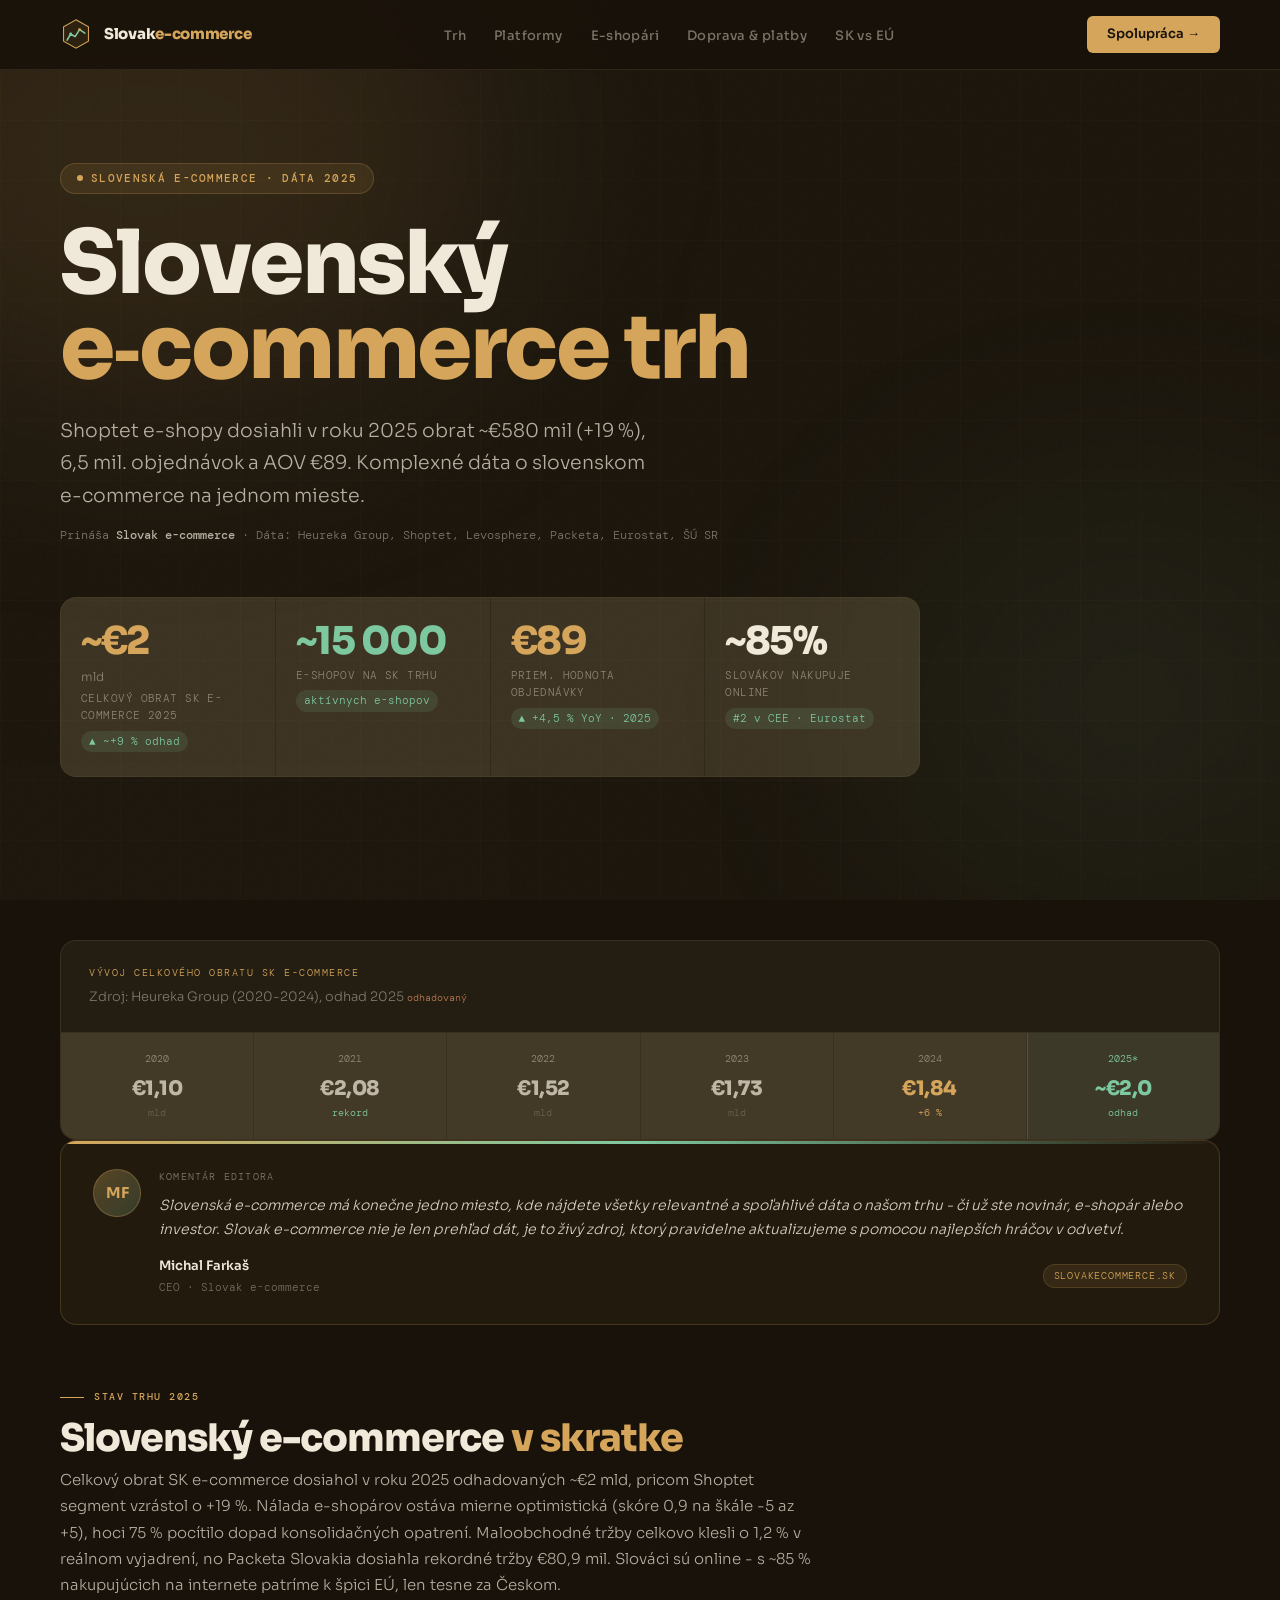
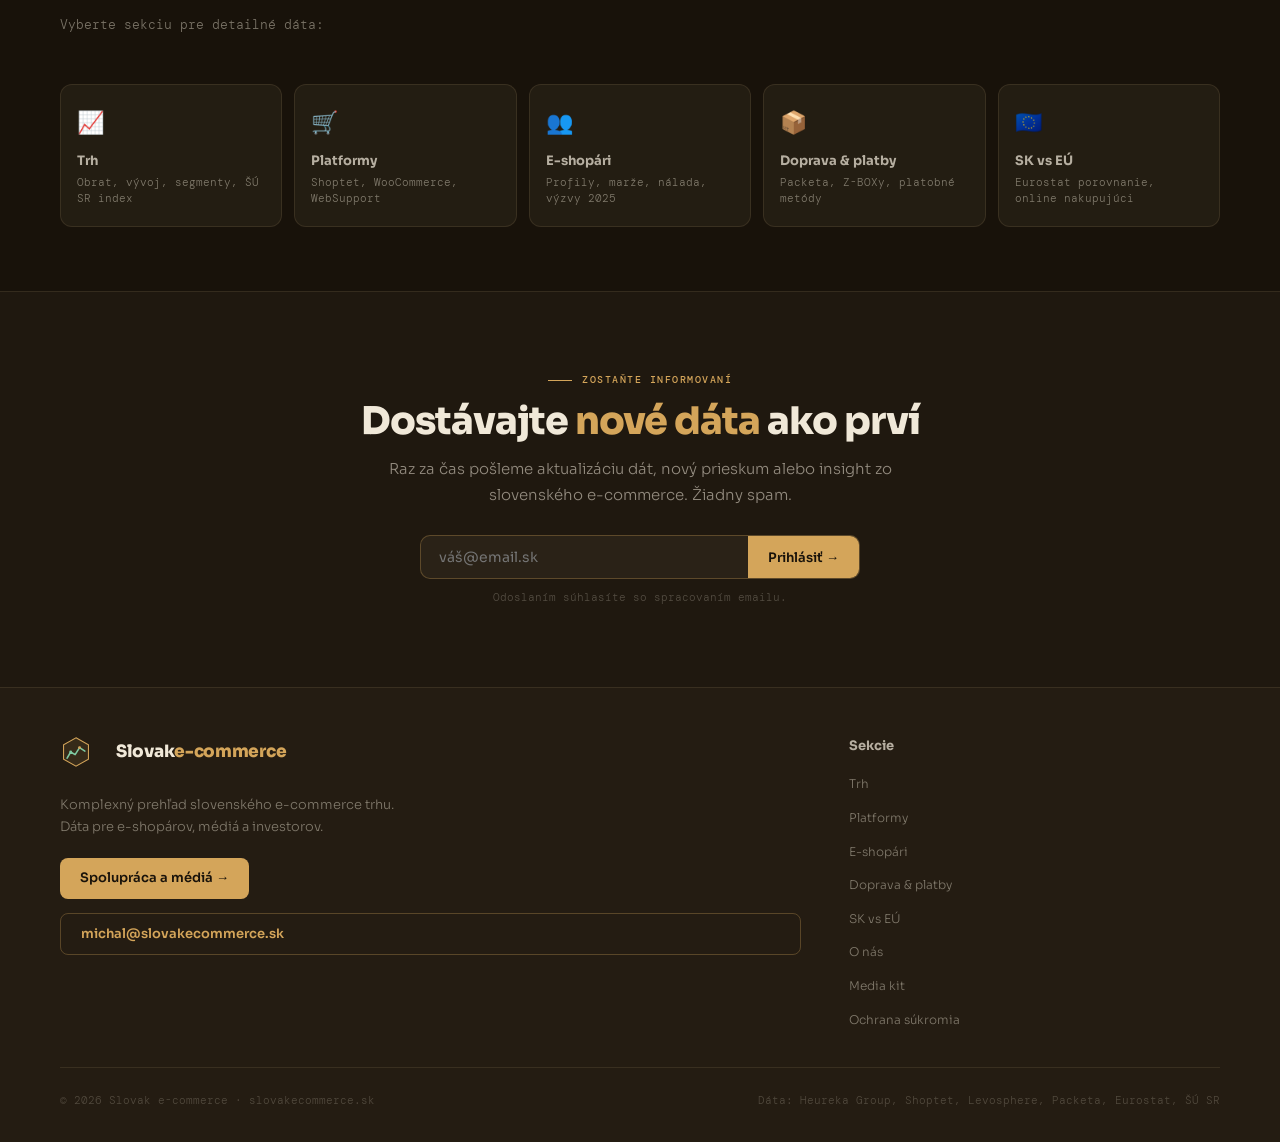
==== commit 04bda64c: "chore: P1 static nav + footer, lean nav.js, font helper - Replace inline nav.js IIFE (injects nav+fo" ====
--- a/index.html
+++ b/index.html
@@ -21,6 +21,8 @@
     <link rel="stylesheet" href="/css/style.css">
 </head>
 <body data-page="index">
+<nav><a href="/index.html" class="logo"><svg width="32" height="32" viewBox="0 0 36 36" fill="none" xmlns="http://www.w3.org/2000/svg"><path d="M18 2L32 10V26L18 34L4 26V10L18 2Z" fill="rgba(212,165,90,0.10)" stroke="#d4a55a" stroke-width="1.2"/><polyline points="8,25 12,18 17,21 22,13 28,17" fill="none" stroke="#7ec8a0" stroke-width="1.8" stroke-linecap="round" stroke-linejoin="round"/><circle cx="12" cy="18" r="1.6" fill="#7ec8a0"/><circle cx="22" cy="13" r="1.6" fill="#d4a55a"/></svg><div class="logo-text">Slovak<span>e-commerce</span></div></a><ul class="nav-links"><li><a href="/trh.html">Trh</a></li><li><a href="/platformy.html">Platformy</a></li><li><a href="/eshopari.html">E-shopári</a></li><li><a href="/doprava.html">Doprava & platby</a></li><li><a href="/sk-vs-eu.html">SK vs EÚ</a></li></ul><a href="mailto:pr@slovakecommerce.sk" class="nav-cta plausible-event-name=Email+Click">Spolupráca →</a></nav>
+
 
 
 <!-- HERO -->
@@ -156,99 +158,9 @@
   </div>
 </section>
 
-<script>
-/* nav.js - injects nav + footer, marks active link, animates bars on scroll */
-(function(){
-  var PAGES = [
-    { href: '/trh.html',       label: 'Trh' },
-    { href: '/platformy.html', label: 'Platformy' },
-    { href: '/eshopari.html',  label: 'E-shopári' },
-    { href: '/doprava.html',   label: 'Doprava & platby' },
-    { href: '/sk-vs-eu.html',  label: 'SK vs EÚ' },
-  ];
 
-  var LOGO_SVG = '<svg width="32" height="32" viewBox="0 0 36 36" fill="none" xmlns="http://www.w3.org/2000/svg"><path d="M18 2L32 10V26L18 34L4 26V10L18 2Z" fill="rgba(212,165,90,0.10)" stroke="#d4a55a" stroke-width="1.2"/><polyline points="8,25 12,18 17,21 22,13 28,17" fill="none" stroke="#7ec8a0" stroke-width="1.8" stroke-linecap="round" stroke-linejoin="round"/><circle cx="12" cy="18" r="1.6" fill="#7ec8a0"/><circle cx="22" cy="13" r="1.6" fill="#d4a55a"/></svg>';
 
-  var path = window.location.pathname.replace(/\/index\.html$/, '/');
-  if (!path.endsWith('/') && !path.includes('.')) path += '/';
-
-  function isActive(href) {
-    var base = href.split('/').pop();
-    return window.location.pathname.endsWith(base);
-  }
-
-  /* ── NAV ── */
-  var nav = document.createElement('nav');
-  nav.innerHTML =
-    '<a href="/index.html" class="logo">' + LOGO_SVG +
-    '<div class="logo-text">Slovak<span>e-commerce</span></div></a>' +
-    '<ul class="nav-links">' +
-    PAGES.map(function(p){
-      return '<li><a href="' + p.href + '"' + (isActive(p.href) ? ' class="active"' : '') + '>' + p.label + '</a></li>';
-    }).join('') +
-    '</ul>' +
-    '<a href="mailto:pr@slovakecommerce.sk" class="nav-cta plausible-event-name=Email+Click">Spolupráca →</a>';
-  document.body.insertBefore(nav, document.body.firstChild);
-
-  /* ── FOOTER ── */
-  var footer = document.createElement('footer');
-  footer.innerHTML =
-    '<div class="footer-top">' +
-      '<div>' +
-        '<a href="/index.html" class="logo" style="margin-bottom:14px;display:inline-flex;">' + LOGO_SVG +
-        '<span class="logo-text" style="font-size:17px;margin-left:12px;">Slovak<span>e-commerce</span></span></a>' +
-        '<p class="footer-desc">Komplexný prehľad slovenského e-commerce trhu. Dáta pre e-shopárov, médiá a investorov.</p>' +
-        '<a href="mailto:pr@slovakecommerce.sk" class="footer-cta plausible-event-name=Email+Click">Spolupráca a médiá →</a>' +
-        '<a href="mailto:michal@slovakecommerce.sk" class="footer-cta outline plausible-event-name=Email+Click" style="margin-top:6px;">michal@slovakecommerce.sk</a>' +
-      '</div>' +
-      '<div class="footer-col">' +
-        '<h4>Sekcie</h4>' +
-        '<ul class="footer-links">' +
-        PAGES.map(function(p){ return '<li><a href="' + p.href + '">' + p.label + '</a></li>'; }).join('') +
-        '</ul>' +
-      '</div>' +
-    '</div>' +
-    '<div class="footer-bottom">' +
-      '<div class="footer-copy">© 2026 Slovak e-commerce · slovakecommerce.sk</div>' +
-      '<div class="footer-copy">Dáta: Heureka Group, Shoptet, Levosphere, Packeta, Eurostat, ŠÚ SR</div>' +
-    '</div>';
-  document.body.appendChild(footer);
-
-  /* ── SCROLL ANIMATIONS ── */
-  var obs = new IntersectionObserver(function(entries){
-    entries.forEach(function(e){
-      if (!e.isIntersecting) return;
-      e.target.querySelectorAll('.bar-fill[data-w]').forEach(function(b, i){
-        setTimeout(function(){ b.style.width = b.getAttribute('data-w') + '%'; }, i * 60);
-      });
-      e.target.querySelectorAll('.bw-bar-fill[data-w]').forEach(function(b, i){
-        setTimeout(function(){ b.style.width = b.getAttribute('data-w') + '%'; }, i * 70);
-      });
-      e.target.querySelectorAll('.ec-bar-fill[data-target]').forEach(function(b, i){
-        setTimeout(function(){ b.style.width = b.getAttribute('data-target') + '%'; }, i * 60);
-      });
-      obs.unobserve(e.target);
-    });
-  }, { threshold: 0.15 });
-
-  document.addEventListener('DOMContentLoaded', function(){
-    document.querySelectorAll('.bar-chart, .bw-widget, #eu-comparison-widget, .ec-live-section').forEach(function(el){
-      obs.observe(el);
-    });
-    // fade-in cards
-    var cardObs = new IntersectionObserver(function(entries){
-      entries.forEach(function(e){
-        if (e.isIntersecting) { e.target.style.opacity = '1'; e.target.style.transform = 'translateY(0)'; }
-      });
-    }, { threshold: 0.08 });
-    document.querySelectorAll('.card, .vyzva-card, .kpi-item').forEach(function(el){
-      el.style.opacity = '0'; el.style.transform = 'translateY(16px)';
-      el.style.transition = 'opacity 0.5s ease, transform 0.5s ease';
-      cardObs.observe(el);
-    });
-  });
-})();
-
-</script>
+<footer><div class="footer-top"><div><a href="/index.html" class="logo" style="margin-bottom:14px;display:inline-flex;"><svg width="32" height="32" viewBox="0 0 36 36" fill="none" xmlns="http://www.w3.org/2000/svg"><path d="M18 2L32 10V26L18 34L4 26V10L18 2Z" fill="rgba(212,165,90,0.10)" stroke="#d4a55a" stroke-width="1.2"/><polyline points="8,25 12,18 17,21 22,13 28,17" fill="none" stroke="#7ec8a0" stroke-width="1.8" stroke-linecap="round" stroke-linejoin="round"/><circle cx="12" cy="18" r="1.6" fill="#7ec8a0"/><circle cx="22" cy="13" r="1.6" fill="#d4a55a"/></svg><span class="logo-text" style="font-size:17px;margin-left:12px;">Slovak<span>e-commerce</span></span></a><p class="footer-desc">Komplexný prehľad slovenského e-commerce trhu. Dáta pre e-shopárov, médiá a investorov.</p><a href="mailto:pr@slovakecommerce.sk" class="footer-cta plausible-event-name=Email+Click">Spolupráca a médiá →</a><a href="mailto:michal@slovakecommerce.sk" class="footer-cta outline plausible-event-name=Email+Click" style="margin-top:6px;">michal@slovakecommerce.sk</a></div><div class="footer-col"><h4>Sekcie</h4><ul class="footer-links"><li><a href="/trh.html">Trh</a></li><li><a href="/platformy.html">Platformy</a></li><li><a href="/eshopari.html">E-shopári</a></li><li><a href="/doprava.html">Doprava & platby</a></li><li><a href="/sk-vs-eu.html">SK vs EÚ</a></li><li><a href="/onas/">O nás</a></li><li><a href="/mediakit/">Media kit</a></li><li><a href="/privacy.html">Ochrana súkromia</a></li></ul></div></div><div class="footer-bottom"><div class="footer-copy">© 2026 Slovak e-commerce · slovakecommerce.sk</div><div class="footer-copy">Dáta: Heureka Group, Shoptet, Levosphere, Packeta, Eurostat, ŠÚ SR</div></div></footer>
+<script defer src="/js/nav.js"></script>
 </body>
 </html>
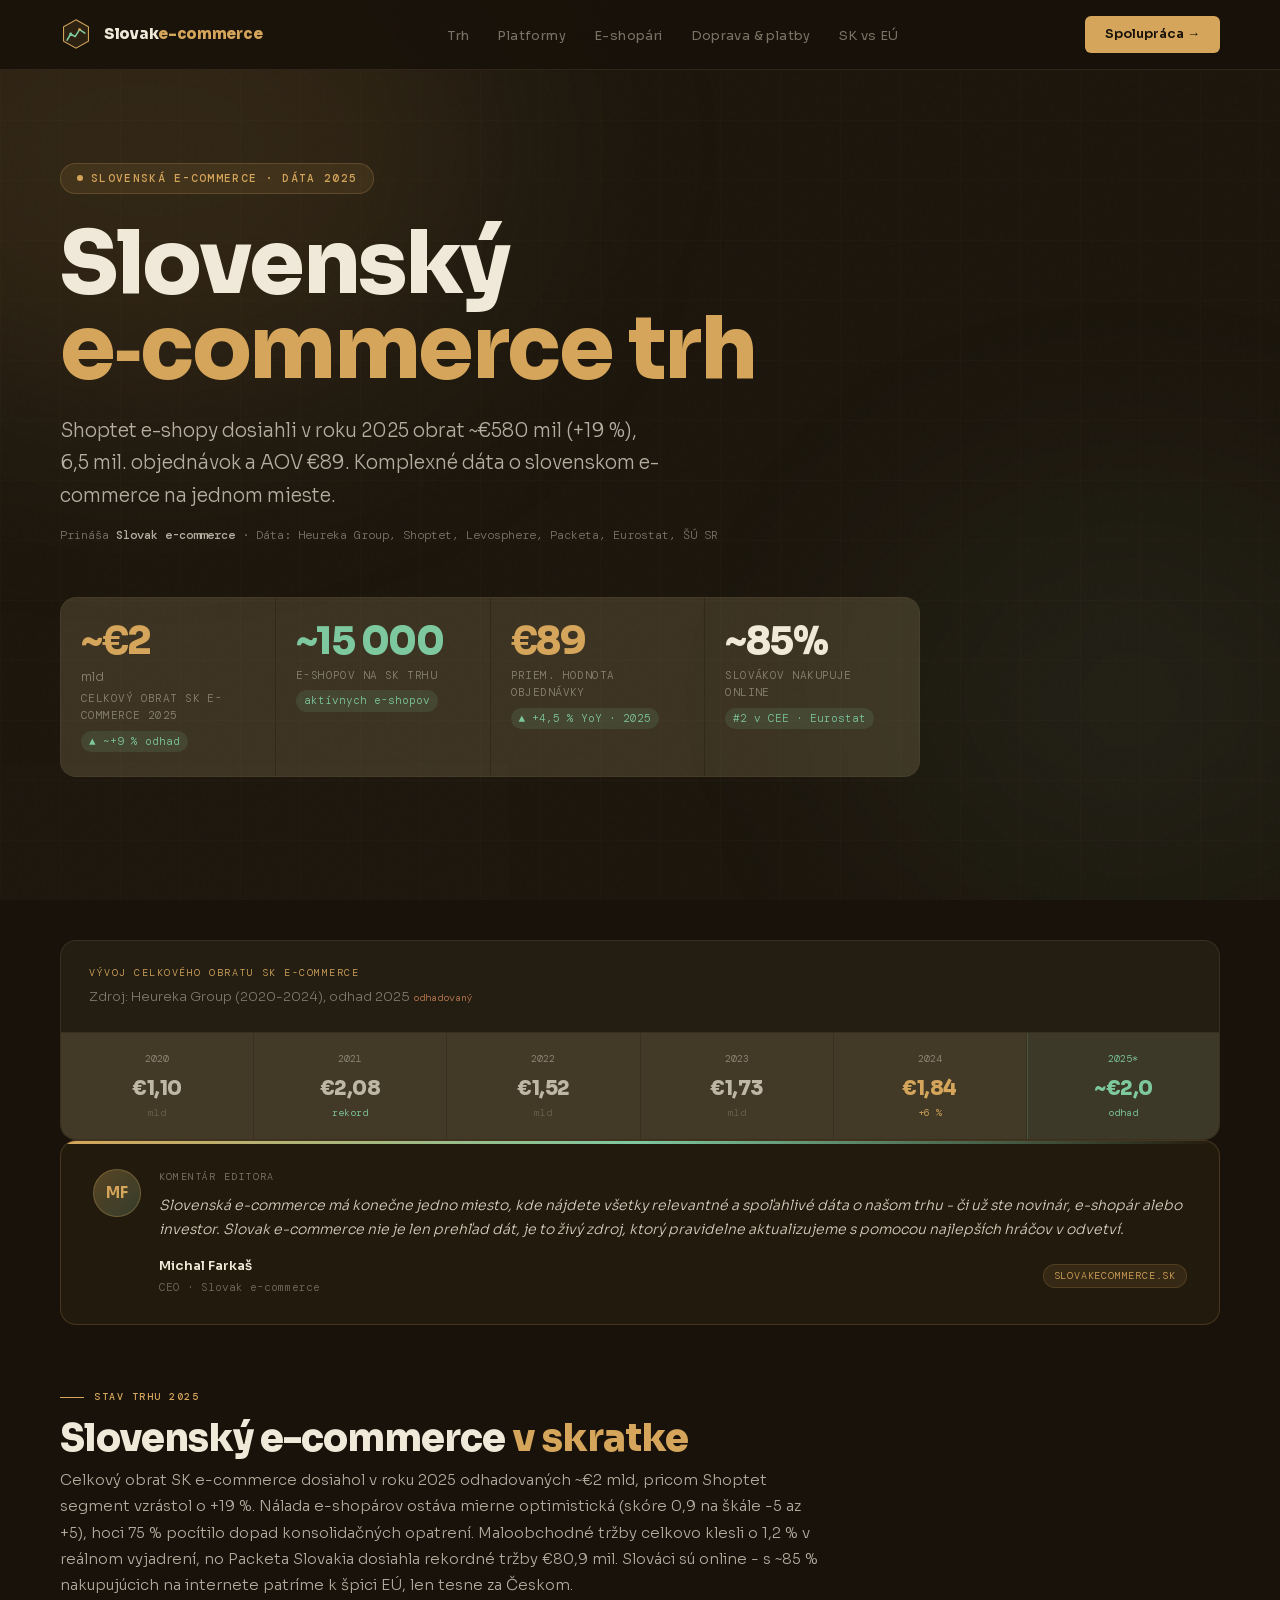
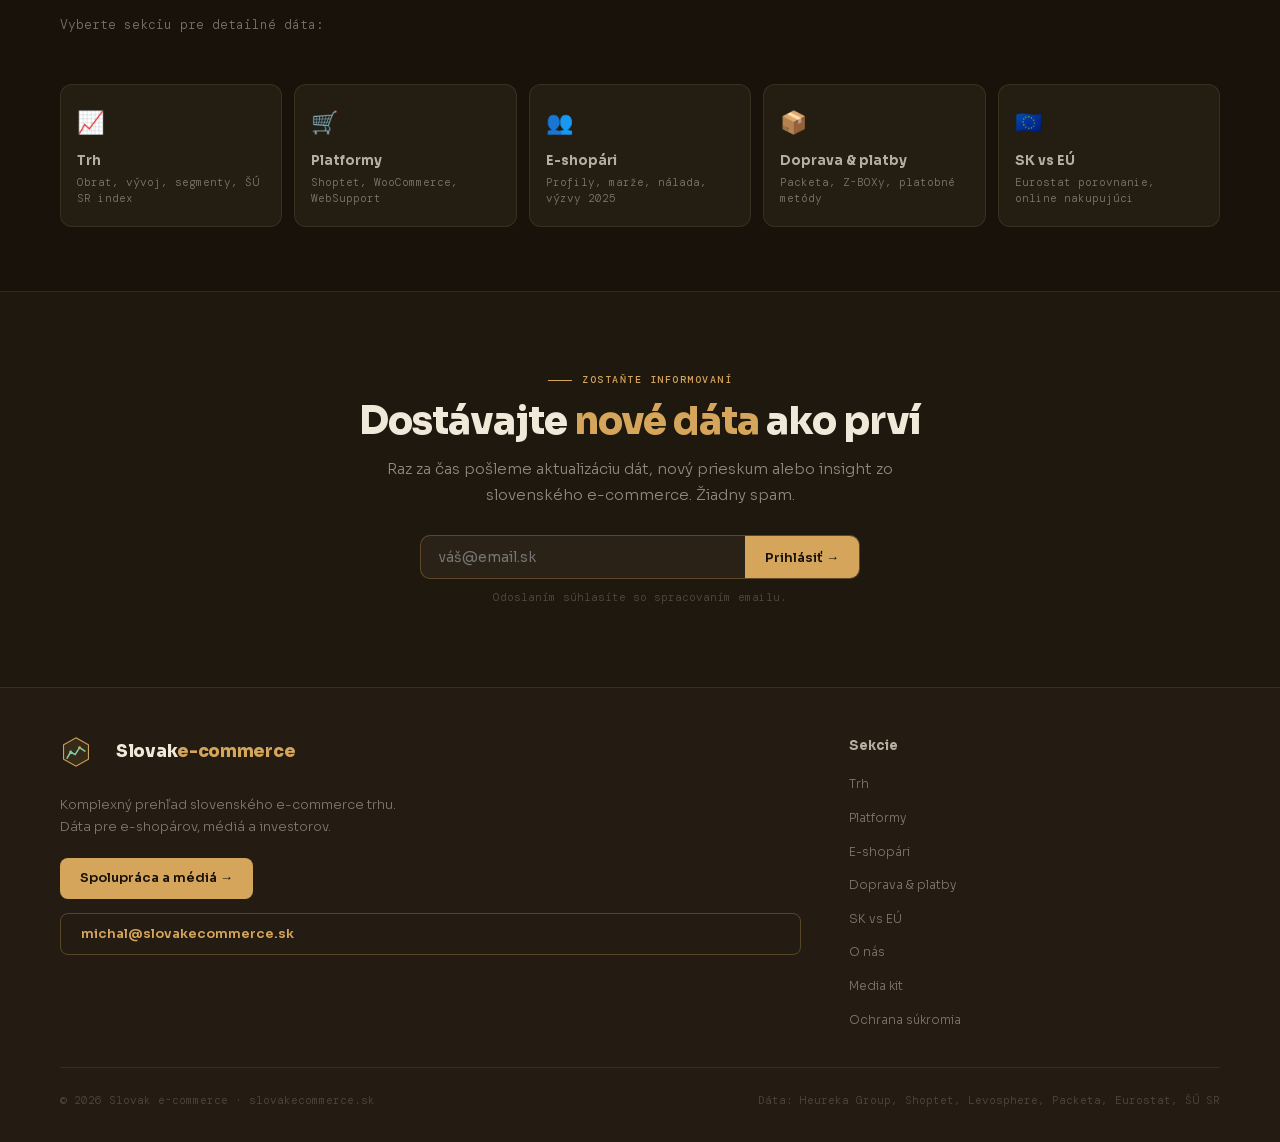
==== commit eeead44c: "chore: self-host Sora and DM Mono fonts" ====
--- a/index.html
+++ b/index.html
@@ -10,15 +10,10 @@
 <meta property="og:url" content="https://slovakecommerce.sk/">
 <link rel="canonical" href="https://slovakecommerce.sk/">
 <link rel="sitemap" type="application/xml" href="/sitemap.xml">
-<link rel="preconnect" href="https://fonts.googleapis.com">
-<link rel="preconnect" href="https://fonts.gstatic.com" crossorigin>
-<link href="https://fonts.googleapis.com/css2?family=Sora:wght@300;400;600;700;800&family=DM+Mono:wght@300;400;500&display=swap" rel="stylesheet">
-
-
-
-
-    <script defer data-domain="slovakecommerce.sk" src="https://plausible.io/js/script.outbound-links.tagged-events.js"></script>
+<script defer data-domain="slovakecommerce.sk" src="https://plausible.io/js/script.outbound-links.tagged-events.js"></script>
     <link rel="stylesheet" href="/css/style.css">
+    <link rel="preload" href="/fonts/sora-800-latin.woff2" as="font" type="font/woff2" crossorigin>
+    <link rel="stylesheet" href="/css/fonts.css">
 </head>
 <body data-page="index">
 <nav><a href="/index.html" class="logo"><svg width="32" height="32" viewBox="0 0 36 36" fill="none" xmlns="http://www.w3.org/2000/svg"><path d="M18 2L32 10V26L18 34L4 26V10L18 2Z" fill="rgba(212,165,90,0.10)" stroke="#d4a55a" stroke-width="1.2"/><polyline points="8,25 12,18 17,21 22,13 28,17" fill="none" stroke="#7ec8a0" stroke-width="1.8" stroke-linecap="round" stroke-linejoin="round"/><circle cx="12" cy="18" r="1.6" fill="#7ec8a0"/><circle cx="22" cy="13" r="1.6" fill="#d4a55a"/></svg><div class="logo-text">Slovak<span>e-commerce</span></div></a><ul class="nav-links"><li><a href="/trh.html">Trh</a></li><li><a href="/platformy.html">Platformy</a></li><li><a href="/eshopari.html">E-shopári</a></li><li><a href="/doprava.html">Doprava & platby</a></li><li><a href="/sk-vs-eu.html">SK vs EÚ</a></li></ul><a href="mailto:pr@slovakecommerce.sk" class="nav-cta plausible-event-name=Email+Click">Spolupráca →</a></nav>
--- a/css/fonts.css
+++ b/css/fonts.css
@@ -0,0 +1,145 @@
+/* Self-hosted fonts - generované scripts/download_fonts.py */
+
+@font-face {
+  font-family: 'DM Mono';
+  font-style: normal;
+  font-weight: 300;
+  font-display: swap;
+  src: url('/fonts/dm-mono-300-latin-ext.woff2') format('woff2');
+  unicode-range: U+0100-02BA, U+02BD-02C5, U+02C7-02CC, U+02CE-02D7, U+02DD-02FF, U+0304, U+0308, U+0329, U+1D00-1DBF, U+1E00-1E9F, U+1EF2-1EFF, U+2020, U+20A0-20AB, U+20AD-20C0, U+2113, U+2C60-2C7F, U+A720-A7FF;
+}
+
+@font-face {
+  font-family: 'DM Mono';
+  font-style: normal;
+  font-weight: 300;
+  font-display: swap;
+  src: url('/fonts/dm-mono-300-latin.woff2') format('woff2');
+  unicode-range: U+0000-00FF, U+0131, U+0152-0153, U+02BB-02BC, U+02C6, U+02DA, U+02DC, U+0304, U+0308, U+0329, U+2000-206F, U+20AC, U+2122, U+2191, U+2193, U+2212, U+2215, U+FEFF, U+FFFD;
+}
+
+@font-face {
+  font-family: 'DM Mono';
+  font-style: normal;
+  font-weight: 400;
+  font-display: swap;
+  src: url('/fonts/dm-mono-400-latin-ext.woff2') format('woff2');
+  unicode-range: U+0100-02BA, U+02BD-02C5, U+02C7-02CC, U+02CE-02D7, U+02DD-02FF, U+0304, U+0308, U+0329, U+1D00-1DBF, U+1E00-1E9F, U+1EF2-1EFF, U+2020, U+20A0-20AB, U+20AD-20C0, U+2113, U+2C60-2C7F, U+A720-A7FF;
+}
+
+@font-face {
+  font-family: 'DM Mono';
+  font-style: normal;
+  font-weight: 400;
+  font-display: swap;
+  src: url('/fonts/dm-mono-400-latin.woff2') format('woff2');
+  unicode-range: U+0000-00FF, U+0131, U+0152-0153, U+02BB-02BC, U+02C6, U+02DA, U+02DC, U+0304, U+0308, U+0329, U+2000-206F, U+20AC, U+2122, U+2191, U+2193, U+2212, U+2215, U+FEFF, U+FFFD;
+}
+
+@font-face {
+  font-family: 'DM Mono';
+  font-style: normal;
+  font-weight: 500;
+  font-display: swap;
+  src: url('/fonts/dm-mono-500-latin-ext.woff2') format('woff2');
+  unicode-range: U+0100-02BA, U+02BD-02C5, U+02C7-02CC, U+02CE-02D7, U+02DD-02FF, U+0304, U+0308, U+0329, U+1D00-1DBF, U+1E00-1E9F, U+1EF2-1EFF, U+2020, U+20A0-20AB, U+20AD-20C0, U+2113, U+2C60-2C7F, U+A720-A7FF;
+}
+
+@font-face {
+  font-family: 'DM Mono';
+  font-style: normal;
+  font-weight: 500;
+  font-display: swap;
+  src: url('/fonts/dm-mono-500-latin.woff2') format('woff2');
+  unicode-range: U+0000-00FF, U+0131, U+0152-0153, U+02BB-02BC, U+02C6, U+02DA, U+02DC, U+0304, U+0308, U+0329, U+2000-206F, U+20AC, U+2122, U+2191, U+2193, U+2212, U+2215, U+FEFF, U+FFFD;
+}
+
+@font-face {
+  font-family: 'Sora';
+  font-style: normal;
+  font-weight: 300;
+  font-display: swap;
+  src: url('/fonts/sora-300-latin-ext.woff2') format('woff2');
+  unicode-range: U+0100-02BA, U+02BD-02C5, U+02C7-02CC, U+02CE-02D7, U+02DD-02FF, U+0304, U+0308, U+0329, U+1D00-1DBF, U+1E00-1E9F, U+1EF2-1EFF, U+2020, U+20A0-20AB, U+20AD-20C0, U+2113, U+2C60-2C7F, U+A720-A7FF;
+}
+
+@font-face {
+  font-family: 'Sora';
+  font-style: normal;
+  font-weight: 300;
+  font-display: swap;
+  src: url('/fonts/sora-300-latin.woff2') format('woff2');
+  unicode-range: U+0000-00FF, U+0131, U+0152-0153, U+02BB-02BC, U+02C6, U+02DA, U+02DC, U+0304, U+0308, U+0329, U+2000-206F, U+20AC, U+2122, U+2191, U+2193, U+2212, U+2215, U+FEFF, U+FFFD;
+}
+
+@font-face {
+  font-family: 'Sora';
+  font-style: normal;
+  font-weight: 400;
+  font-display: swap;
+  src: url('/fonts/sora-400-latin-ext.woff2') format('woff2');
+  unicode-range: U+0100-02BA, U+02BD-02C5, U+02C7-02CC, U+02CE-02D7, U+02DD-02FF, U+0304, U+0308, U+0329, U+1D00-1DBF, U+1E00-1E9F, U+1EF2-1EFF, U+2020, U+20A0-20AB, U+20AD-20C0, U+2113, U+2C60-2C7F, U+A720-A7FF;
+}
+
+@font-face {
+  font-family: 'Sora';
+  font-style: normal;
+  font-weight: 400;
+  font-display: swap;
+  src: url('/fonts/sora-400-latin.woff2') format('woff2');
+  unicode-range: U+0000-00FF, U+0131, U+0152-0153, U+02BB-02BC, U+02C6, U+02DA, U+02DC, U+0304, U+0308, U+0329, U+2000-206F, U+20AC, U+2122, U+2191, U+2193, U+2212, U+2215, U+FEFF, U+FFFD;
+}
+
+@font-face {
+  font-family: 'Sora';
+  font-style: normal;
+  font-weight: 600;
+  font-display: swap;
+  src: url('/fonts/sora-600-latin-ext.woff2') format('woff2');
+  unicode-range: U+0100-02BA, U+02BD-02C5, U+02C7-02CC, U+02CE-02D7, U+02DD-02FF, U+0304, U+0308, U+0329, U+1D00-1DBF, U+1E00-1E9F, U+1EF2-1EFF, U+2020, U+20A0-20AB, U+20AD-20C0, U+2113, U+2C60-2C7F, U+A720-A7FF;
+}
+
+@font-face {
+  font-family: 'Sora';
+  font-style: normal;
+  font-weight: 600;
+  font-display: swap;
+  src: url('/fonts/sora-600-latin.woff2') format('woff2');
+  unicode-range: U+0000-00FF, U+0131, U+0152-0153, U+02BB-02BC, U+02C6, U+02DA, U+02DC, U+0304, U+0308, U+0329, U+2000-206F, U+20AC, U+2122, U+2191, U+2193, U+2212, U+2215, U+FEFF, U+FFFD;
+}
+
+@font-face {
+  font-family: 'Sora';
+  font-style: normal;
+  font-weight: 700;
+  font-display: swap;
+  src: url('/fonts/sora-700-latin-ext.woff2') format('woff2');
+  unicode-range: U+0100-02BA, U+02BD-02C5, U+02C7-02CC, U+02CE-02D7, U+02DD-02FF, U+0304, U+0308, U+0329, U+1D00-1DBF, U+1E00-1E9F, U+1EF2-1EFF, U+2020, U+20A0-20AB, U+20AD-20C0, U+2113, U+2C60-2C7F, U+A720-A7FF;
+}
+
+@font-face {
+  font-family: 'Sora';
+  font-style: normal;
+  font-weight: 700;
+  font-display: swap;
+  src: url('/fonts/sora-700-latin.woff2') format('woff2');
+  unicode-range: U+0000-00FF, U+0131, U+0152-0153, U+02BB-02BC, U+02C6, U+02DA, U+02DC, U+0304, U+0308, U+0329, U+2000-206F, U+20AC, U+2122, U+2191, U+2193, U+2212, U+2215, U+FEFF, U+FFFD;
+}
+
+@font-face {
+  font-family: 'Sora';
+  font-style: normal;
+  font-weight: 800;
+  font-display: swap;
+  src: url('/fonts/sora-800-latin-ext.woff2') format('woff2');
+  unicode-range: U+0100-02BA, U+02BD-02C5, U+02C7-02CC, U+02CE-02D7, U+02DD-02FF, U+0304, U+0308, U+0329, U+1D00-1DBF, U+1E00-1E9F, U+1EF2-1EFF, U+2020, U+20A0-20AB, U+20AD-20C0, U+2113, U+2C60-2C7F, U+A720-A7FF;
+}
+
+@font-face {
+  font-family: 'Sora';
+  font-style: normal;
+  font-weight: 800;
+  font-display: swap;
+  src: url('/fonts/sora-800-latin.woff2') format('woff2');
+  unicode-range: U+0000-00FF, U+0131, U+0152-0153, U+02BB-02BC, U+02C6, U+02DA, U+02DC, U+0304, U+0308, U+0329, U+2000-206F, U+20AC, U+2122, U+2191, U+2193, U+2212, U+2215, U+FEFF, U+FFFD;
+}
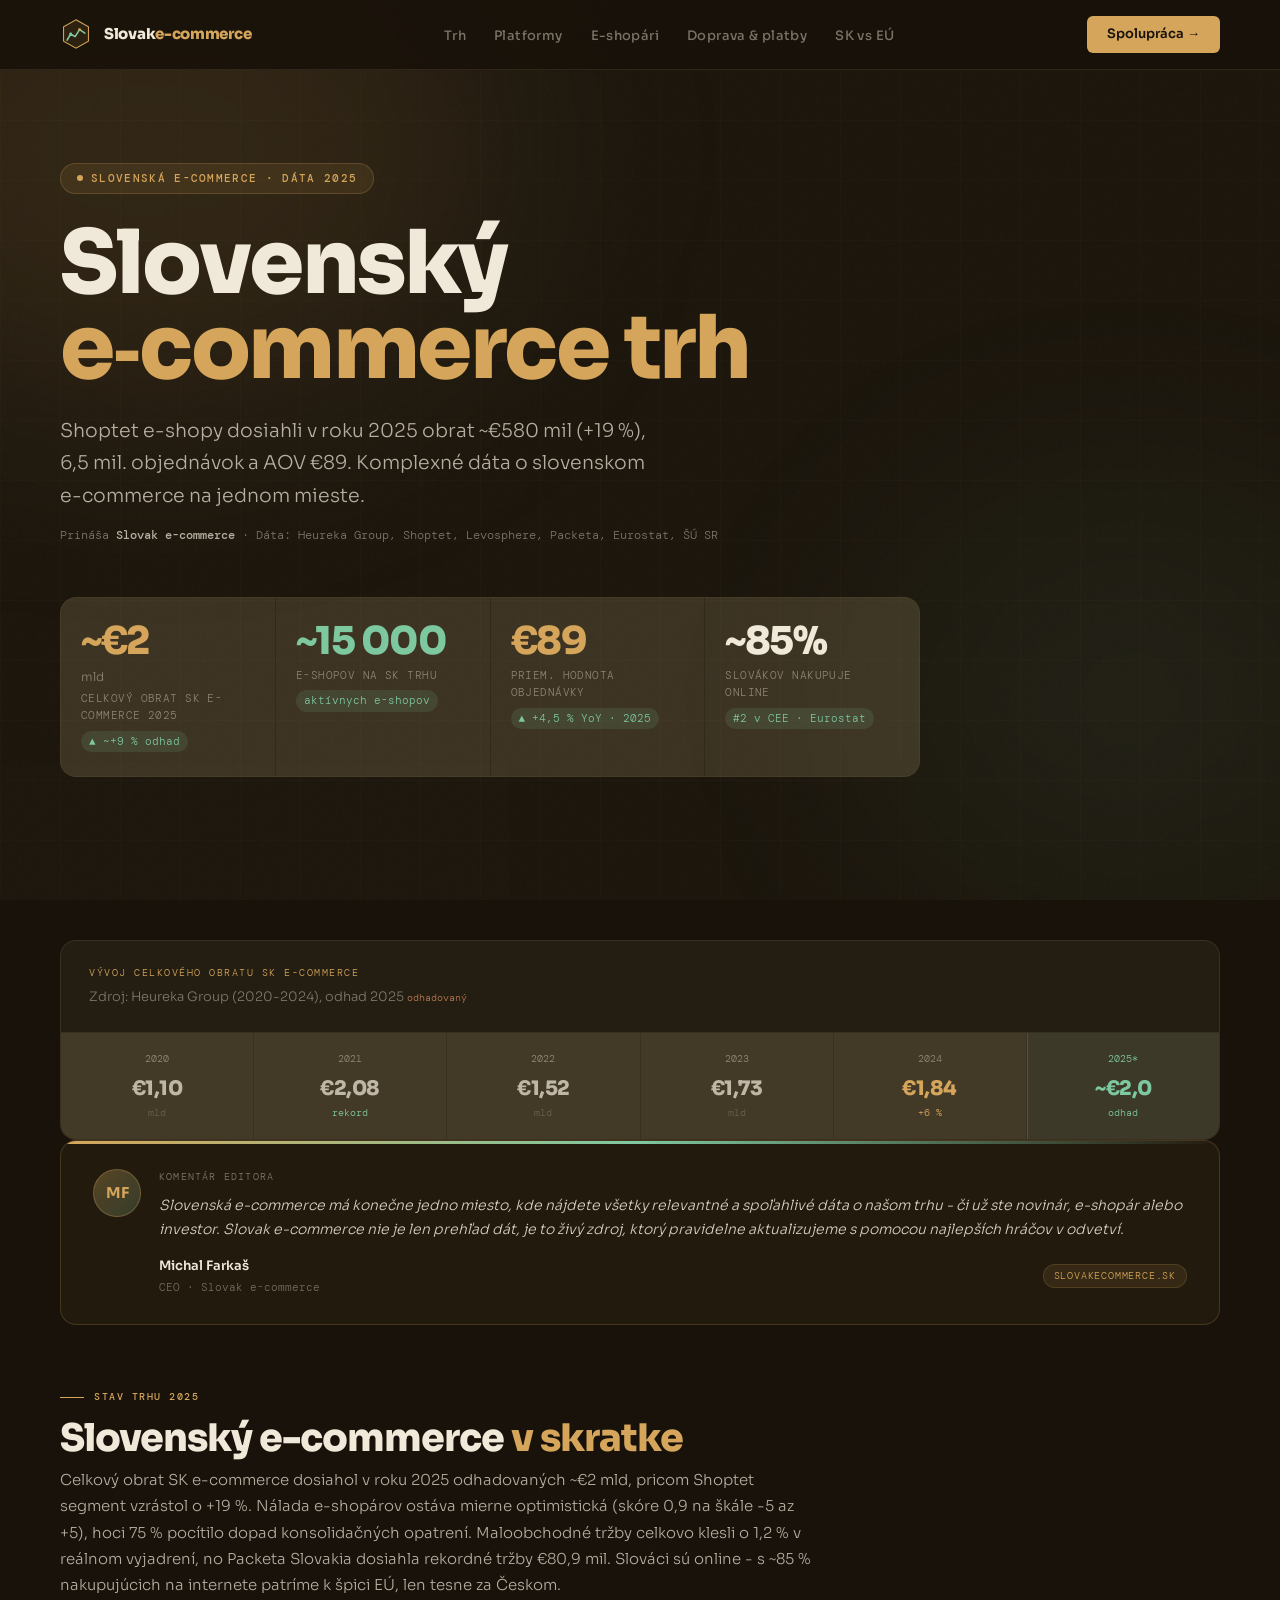
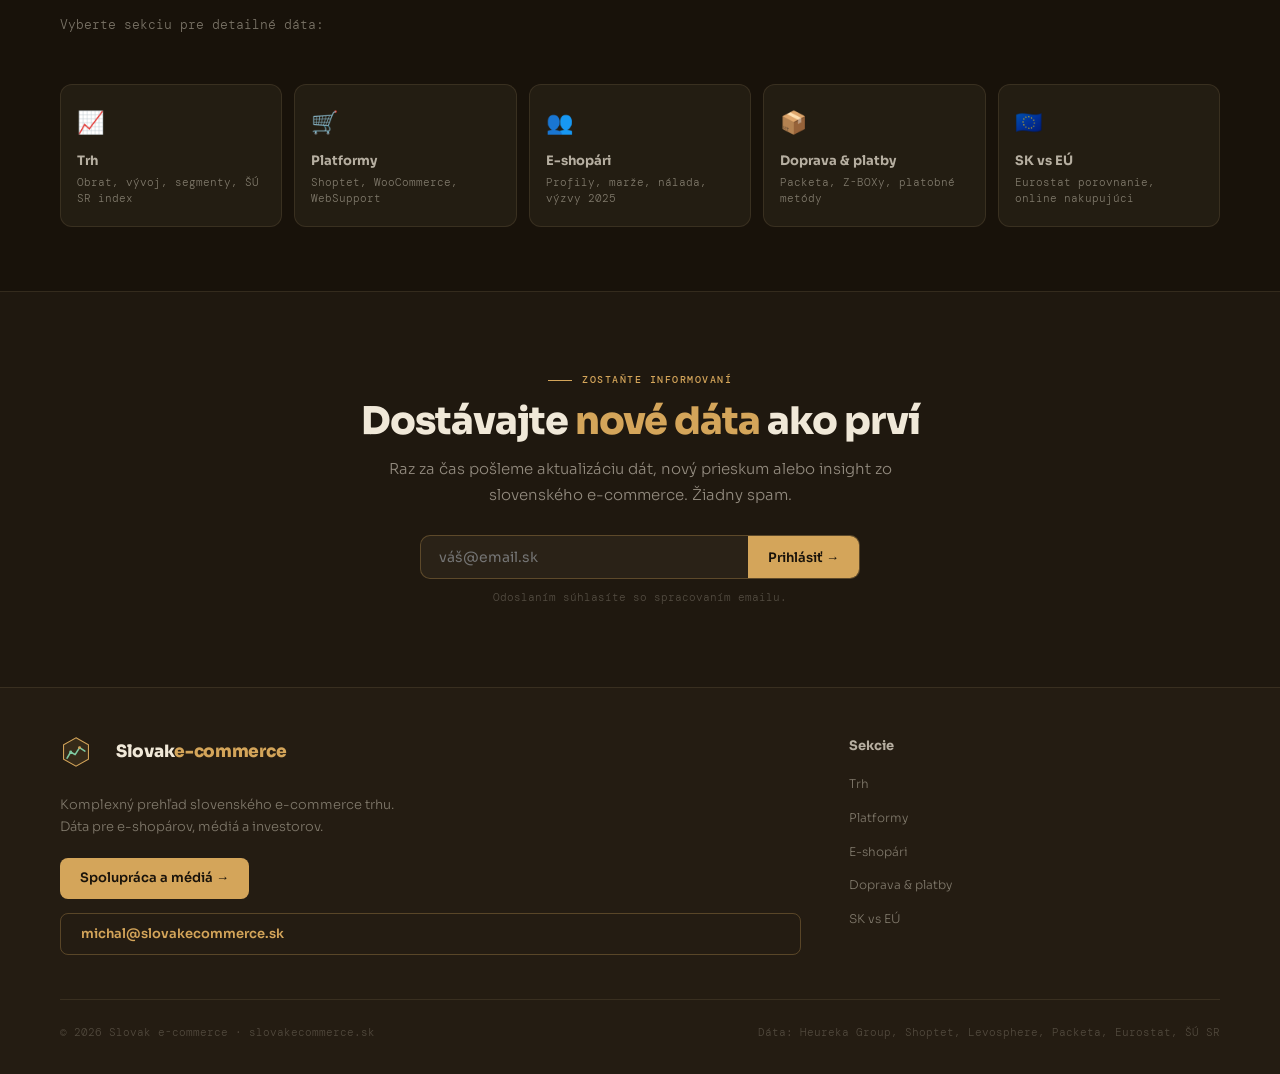
==== commit 9e1c2c63: "Merge pull request #1 from FarkMich/chore/p0-audit-plausible P0: audit fixes + GTM/GA4 to Plausible" ====
--- a/index.html
+++ b/index.html
@@ -10,14 +10,17 @@
 <meta property="og:url" content="https://slovakecommerce.sk/">
 <link rel="canonical" href="https://slovakecommerce.sk/">
 <link rel="sitemap" type="application/xml" href="/sitemap.xml">
-<script defer data-domain="slovakecommerce.sk" src="https://plausible.io/js/script.outbound-links.tagged-events.js"></script>
+<link rel="preconnect" href="https://fonts.googleapis.com">
+<link rel="preconnect" href="https://fonts.gstatic.com" crossorigin>
+<link href="https://fonts.googleapis.com/css2?family=Sora:wght@300;400;600;700;800&family=DM+Mono:wght@300;400;500&display=swap" rel="stylesheet">
+
+
+
+
+    <script defer data-domain="slovakecommerce.sk" src="https://plausible.io/js/script.outbound-links.tagged-events.js"></script>
     <link rel="stylesheet" href="/css/style.css">
-    <link rel="preload" href="/fonts/sora-800-latin.woff2" as="font" type="font/woff2" crossorigin>
-    <link rel="stylesheet" href="/css/fonts.css">
 </head>
 <body data-page="index">
-<nav><a href="/index.html" class="logo"><svg width="32" height="32" viewBox="0 0 36 36" fill="none" xmlns="http://www.w3.org/2000/svg"><path d="M18 2L32 10V26L18 34L4 26V10L18 2Z" fill="rgba(212,165,90,0.10)" stroke="#d4a55a" stroke-width="1.2"/><polyline points="8,25 12,18 17,21 22,13 28,17" fill="none" stroke="#7ec8a0" stroke-width="1.8" stroke-linecap="round" stroke-linejoin="round"/><circle cx="12" cy="18" r="1.6" fill="#7ec8a0"/><circle cx="22" cy="13" r="1.6" fill="#d4a55a"/></svg><div class="logo-text">Slovak<span>e-commerce</span></div></a><ul class="nav-links"><li><a href="/trh.html">Trh</a></li><li><a href="/platformy.html">Platformy</a></li><li><a href="/eshopari.html">E-shopári</a></li><li><a href="/doprava.html">Doprava & platby</a></li><li><a href="/sk-vs-eu.html">SK vs EÚ</a></li></ul><a href="mailto:pr@slovakecommerce.sk" class="nav-cta plausible-event-name=Email+Click">Spolupráca →</a></nav>
-
 
 
 <!-- HERO -->
@@ -153,9 +156,99 @@
   </div>
 </section>
 
-
-
-<footer><div class="footer-top"><div><a href="/index.html" class="logo" style="margin-bottom:14px;display:inline-flex;"><svg width="32" height="32" viewBox="0 0 36 36" fill="none" xmlns="http://www.w3.org/2000/svg"><path d="M18 2L32 10V26L18 34L4 26V10L18 2Z" fill="rgba(212,165,90,0.10)" stroke="#d4a55a" stroke-width="1.2"/><polyline points="8,25 12,18 17,21 22,13 28,17" fill="none" stroke="#7ec8a0" stroke-width="1.8" stroke-linecap="round" stroke-linejoin="round"/><circle cx="12" cy="18" r="1.6" fill="#7ec8a0"/><circle cx="22" cy="13" r="1.6" fill="#d4a55a"/></svg><span class="logo-text" style="font-size:17px;margin-left:12px;">Slovak<span>e-commerce</span></span></a><p class="footer-desc">Komplexný prehľad slovenského e-commerce trhu. Dáta pre e-shopárov, médiá a investorov.</p><a href="mailto:pr@slovakecommerce.sk" class="footer-cta plausible-event-name=Email+Click">Spolupráca a médiá →</a><a href="mailto:michal@slovakecommerce.sk" class="footer-cta outline plausible-event-name=Email+Click" style="margin-top:6px;">michal@slovakecommerce.sk</a></div><div class="footer-col"><h4>Sekcie</h4><ul class="footer-links"><li><a href="/trh.html">Trh</a></li><li><a href="/platformy.html">Platformy</a></li><li><a href="/eshopari.html">E-shopári</a></li><li><a href="/doprava.html">Doprava & platby</a></li><li><a href="/sk-vs-eu.html">SK vs EÚ</a></li><li><a href="/onas/">O nás</a></li><li><a href="/mediakit/">Media kit</a></li><li><a href="/privacy.html">Ochrana súkromia</a></li></ul></div></div><div class="footer-bottom"><div class="footer-copy">© 2026 Slovak e-commerce · slovakecommerce.sk</div><div class="footer-copy">Dáta: Heureka Group, Shoptet, Levosphere, Packeta, Eurostat, ŠÚ SR</div></div></footer>
-<script defer src="/js/nav.js"></script>
+<script>
+/* nav.js - injects nav + footer, marks active link, animates bars on scroll */
+(function(){
+  var PAGES = [
+    { href: '/trh.html',       label: 'Trh' },
+    { href: '/platformy.html', label: 'Platformy' },
+    { href: '/eshopari.html',  label: 'E-shopári' },
+    { href: '/doprava.html',   label: 'Doprava & platby' },
+    { href: '/sk-vs-eu.html',  label: 'SK vs EÚ' },
+  ];
+
+  var LOGO_SVG = '<svg width="32" height="32" viewBox="0 0 36 36" fill="none" xmlns="http://www.w3.org/2000/svg"><path d="M18 2L32 10V26L18 34L4 26V10L18 2Z" fill="rgba(212,165,90,0.10)" stroke="#d4a55a" stroke-width="1.2"/><polyline points="8,25 12,18 17,21 22,13 28,17" fill="none" stroke="#7ec8a0" stroke-width="1.8" stroke-linecap="round" stroke-linejoin="round"/><circle cx="12" cy="18" r="1.6" fill="#7ec8a0"/><circle cx="22" cy="13" r="1.6" fill="#d4a55a"/></svg>';
+
+  var path = window.location.pathname.replace(/\/index\.html$/, '/');
+  if (!path.endsWith('/') && !path.includes('.')) path += '/';
+
+  function isActive(href) {
+    var base = href.split('/').pop();
+    return window.location.pathname.endsWith(base);
+  }
+
+  /* ── NAV ── */
+  var nav = document.createElement('nav');
+  nav.innerHTML =
+    '<a href="/index.html" class="logo">' + LOGO_SVG +
+    '<div class="logo-text">Slovak<span>e-commerce</span></div></a>' +
+    '<ul class="nav-links">' +
+    PAGES.map(function(p){
+      return '<li><a href="' + p.href + '"' + (isActive(p.href) ? ' class="active"' : '') + '>' + p.label + '</a></li>';
+    }).join('') +
+    '</ul>' +
+    '<a href="mailto:pr@slovakecommerce.sk" class="nav-cta plausible-event-name=Email+Click">Spolupráca →</a>';
+  document.body.insertBefore(nav, document.body.firstChild);
+
+  /* ── FOOTER ── */
+  var footer = document.createElement('footer');
+  footer.innerHTML =
+    '<div class="footer-top">' +
+      '<div>' +
+        '<a href="/index.html" class="logo" style="margin-bottom:14px;display:inline-flex;">' + LOGO_SVG +
+        '<span class="logo-text" style="font-size:17px;margin-left:12px;">Slovak<span>e-commerce</span></span></a>' +
+        '<p class="footer-desc">Komplexný prehľad slovenského e-commerce trhu. Dáta pre e-shopárov, médiá a investorov.</p>' +
+        '<a href="mailto:pr@slovakecommerce.sk" class="footer-cta plausible-event-name=Email+Click">Spolupráca a médiá →</a>' +
+        '<a href="mailto:michal@slovakecommerce.sk" class="footer-cta outline plausible-event-name=Email+Click" style="margin-top:6px;">michal@slovakecommerce.sk</a>' +
+      '</div>' +
+      '<div class="footer-col">' +
+        '<h4>Sekcie</h4>' +
+        '<ul class="footer-links">' +
+        PAGES.map(function(p){ return '<li><a href="' + p.href + '">' + p.label + '</a></li>'; }).join('') +
+        '</ul>' +
+      '</div>' +
+    '</div>' +
+    '<div class="footer-bottom">' +
+      '<div class="footer-copy">© 2026 Slovak e-commerce · slovakecommerce.sk</div>' +
+      '<div class="footer-copy">Dáta: Heureka Group, Shoptet, Levosphere, Packeta, Eurostat, ŠÚ SR</div>' +
+    '</div>';
+  document.body.appendChild(footer);
+
+  /* ── SCROLL ANIMATIONS ── */
+  var obs = new IntersectionObserver(function(entries){
+    entries.forEach(function(e){
+      if (!e.isIntersecting) return;
+      e.target.querySelectorAll('.bar-fill[data-w]').forEach(function(b, i){
+        setTimeout(function(){ b.style.width = b.getAttribute('data-w') + '%'; }, i * 60);
+      });
+      e.target.querySelectorAll('.bw-bar-fill[data-w]').forEach(function(b, i){
+        setTimeout(function(){ b.style.width = b.getAttribute('data-w') + '%'; }, i * 70);
+      });
+      e.target.querySelectorAll('.ec-bar-fill[data-target]').forEach(function(b, i){
+        setTimeout(function(){ b.style.width = b.getAttribute('data-target') + '%'; }, i * 60);
+      });
+      obs.unobserve(e.target);
+    });
+  }, { threshold: 0.15 });
+
+  document.addEventListener('DOMContentLoaded', function(){
+    document.querySelectorAll('.bar-chart, .bw-widget, #eu-comparison-widget, .ec-live-section').forEach(function(el){
+      obs.observe(el);
+    });
+    // fade-in cards
+    var cardObs = new IntersectionObserver(function(entries){
+      entries.forEach(function(e){
+        if (e.isIntersecting) { e.target.style.opacity = '1'; e.target.style.transform = 'translateY(0)'; }
+      });
+    }, { threshold: 0.08 });
+    document.querySelectorAll('.card, .vyzva-card, .kpi-item').forEach(function(el){
+      el.style.opacity = '0'; el.style.transform = 'translateY(16px)';
+      el.style.transition = 'opacity 0.5s ease, transform 0.5s ease';
+      cardObs.observe(el);
+    });
+  });
+})();
+
+</script>
 </body>
 </html>
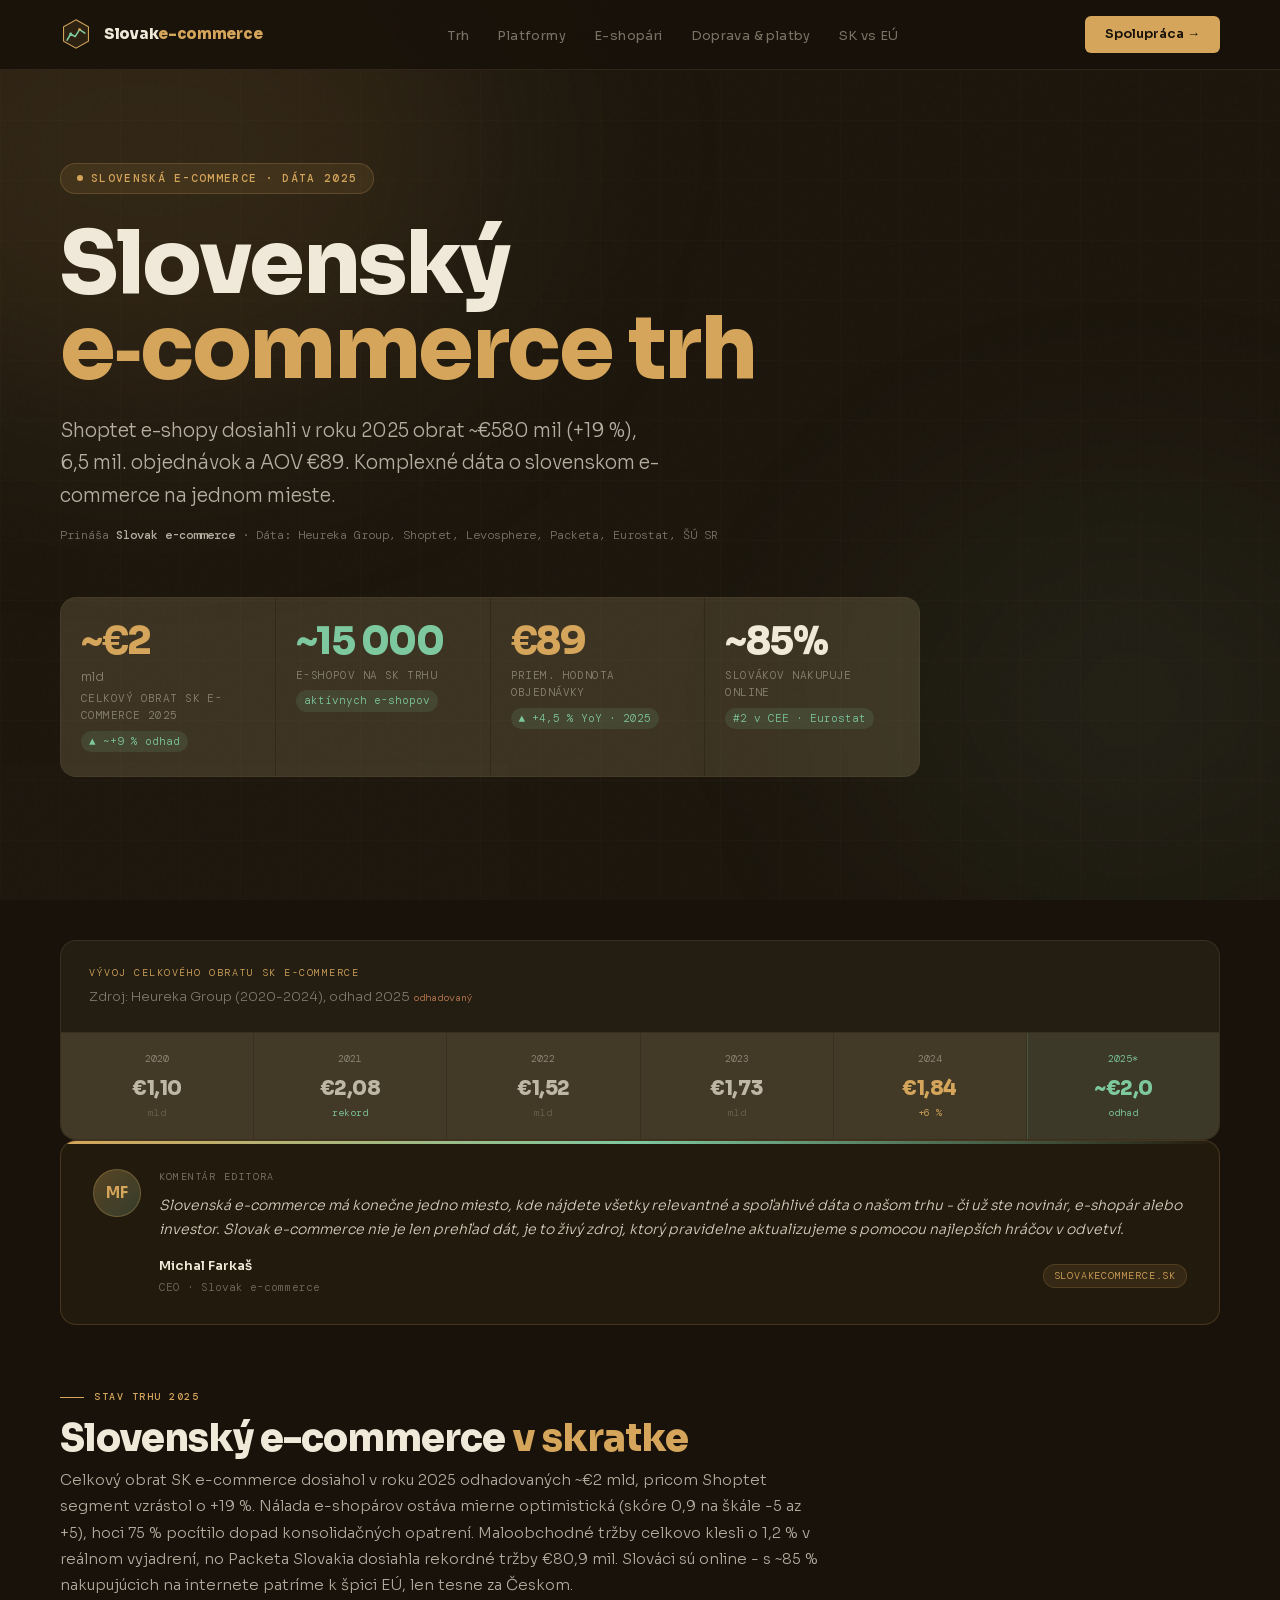
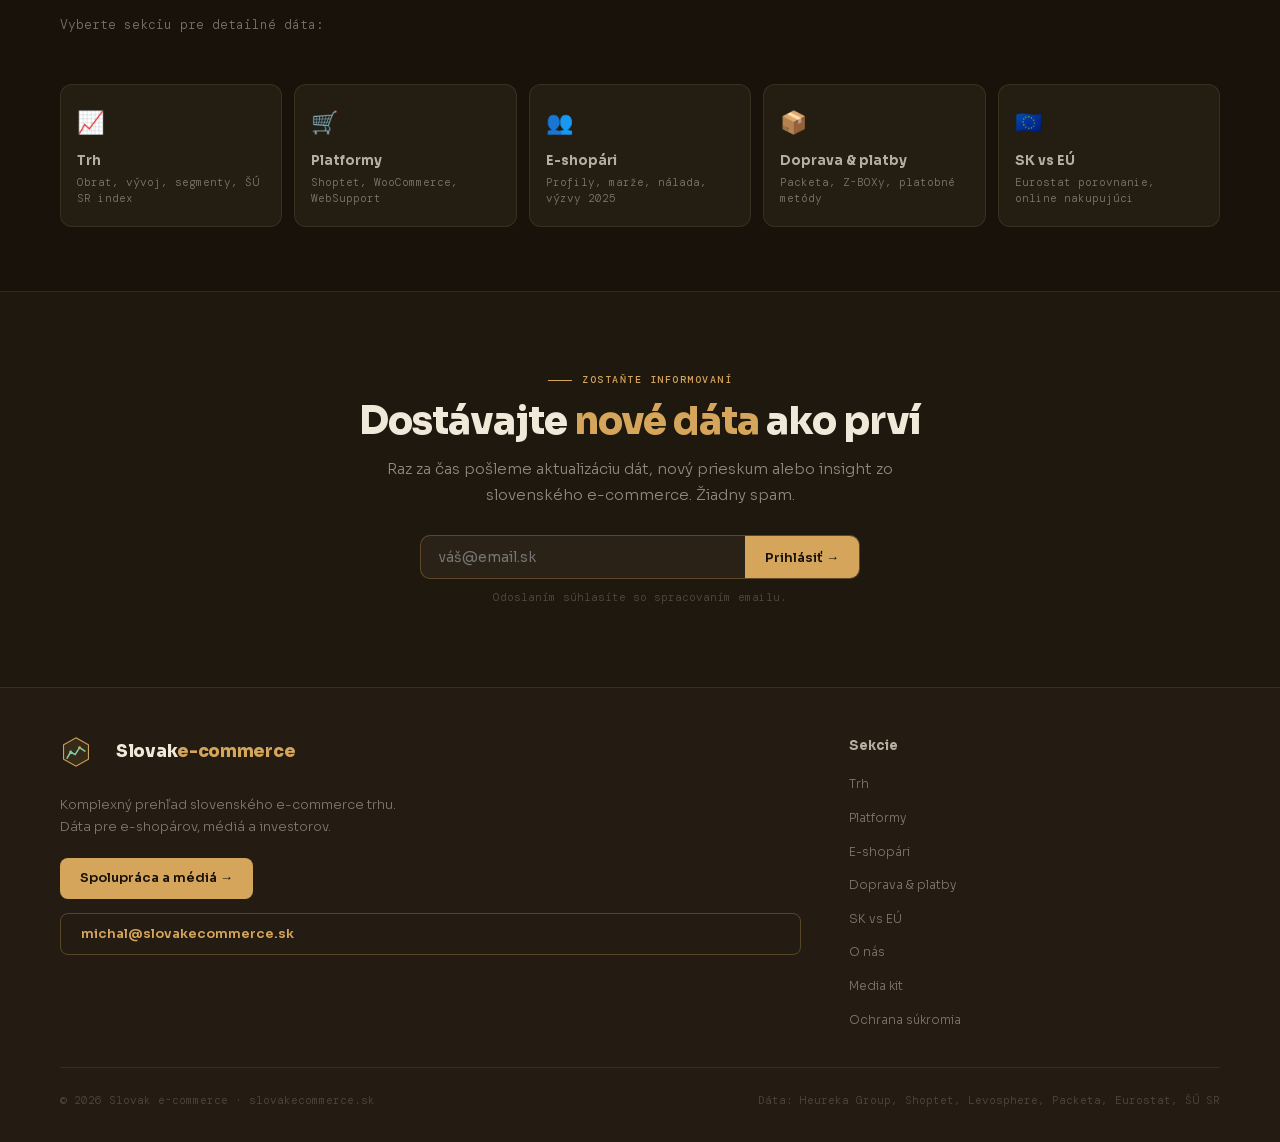
==== commit a410b442: "Merge pull request #2 from FarkMich/chore/p1-fonts-csp-nav P1: static nav, lean nav.js, self-hosted " ====
--- a/index.html
+++ b/index.html
@@ -10,17 +10,14 @@
 <meta property="og:url" content="https://slovakecommerce.sk/">
 <link rel="canonical" href="https://slovakecommerce.sk/">
 <link rel="sitemap" type="application/xml" href="/sitemap.xml">
-<link rel="preconnect" href="https://fonts.googleapis.com">
-<link rel="preconnect" href="https://fonts.gstatic.com" crossorigin>
-<link href="https://fonts.googleapis.com/css2?family=Sora:wght@300;400;600;700;800&family=DM+Mono:wght@300;400;500&display=swap" rel="stylesheet">
-
-
-
-
-    <script defer data-domain="slovakecommerce.sk" src="https://plausible.io/js/script.outbound-links.tagged-events.js"></script>
+<script defer data-domain="slovakecommerce.sk" src="https://plausible.io/js/script.outbound-links.tagged-events.js"></script>
     <link rel="stylesheet" href="/css/style.css">
+    <link rel="preload" href="/fonts/sora-800-latin.woff2" as="font" type="font/woff2" crossorigin>
+    <link rel="stylesheet" href="/css/fonts.css">
 </head>
 <body data-page="index">
+<nav><a href="/index.html" class="logo"><svg width="32" height="32" viewBox="0 0 36 36" fill="none" xmlns="http://www.w3.org/2000/svg"><path d="M18 2L32 10V26L18 34L4 26V10L18 2Z" fill="rgba(212,165,90,0.10)" stroke="#d4a55a" stroke-width="1.2"/><polyline points="8,25 12,18 17,21 22,13 28,17" fill="none" stroke="#7ec8a0" stroke-width="1.8" stroke-linecap="round" stroke-linejoin="round"/><circle cx="12" cy="18" r="1.6" fill="#7ec8a0"/><circle cx="22" cy="13" r="1.6" fill="#d4a55a"/></svg><div class="logo-text">Slovak<span>e-commerce</span></div></a><ul class="nav-links"><li><a href="/trh.html">Trh</a></li><li><a href="/platformy.html">Platformy</a></li><li><a href="/eshopari.html">E-shopári</a></li><li><a href="/doprava.html">Doprava & platby</a></li><li><a href="/sk-vs-eu.html">SK vs EÚ</a></li></ul><a href="mailto:pr@slovakecommerce.sk" class="nav-cta plausible-event-name=Email+Click">Spolupráca →</a></nav>
+
 
 
 <!-- HERO -->
@@ -156,99 +153,9 @@
   </div>
 </section>
 
-<script>
-/* nav.js - injects nav + footer, marks active link, animates bars on scroll */
-(function(){
-  var PAGES = [
-    { href: '/trh.html',       label: 'Trh' },
-    { href: '/platformy.html', label: 'Platformy' },
-    { href: '/eshopari.html',  label: 'E-shopári' },
-    { href: '/doprava.html',   label: 'Doprava & platby' },
-    { href: '/sk-vs-eu.html',  label: 'SK vs EÚ' },
-  ];
 
-  var LOGO_SVG = '<svg width="32" height="32" viewBox="0 0 36 36" fill="none" xmlns="http://www.w3.org/2000/svg"><path d="M18 2L32 10V26L18 34L4 26V10L18 2Z" fill="rgba(212,165,90,0.10)" stroke="#d4a55a" stroke-width="1.2"/><polyline points="8,25 12,18 17,21 22,13 28,17" fill="none" stroke="#7ec8a0" stroke-width="1.8" stroke-linecap="round" stroke-linejoin="round"/><circle cx="12" cy="18" r="1.6" fill="#7ec8a0"/><circle cx="22" cy="13" r="1.6" fill="#d4a55a"/></svg>';
 
-  var path = window.location.pathname.replace(/\/index\.html$/, '/');
-  if (!path.endsWith('/') && !path.includes('.')) path += '/';
-
-  function isActive(href) {
-    var base = href.split('/').pop();
-    return window.location.pathname.endsWith(base);
-  }
-
-  /* ── NAV ── */
-  var nav = document.createElement('nav');
-  nav.innerHTML =
-    '<a href="/index.html" class="logo">' + LOGO_SVG +
-    '<div class="logo-text">Slovak<span>e-commerce</span></div></a>' +
-    '<ul class="nav-links">' +
-    PAGES.map(function(p){
-      return '<li><a href="' + p.href + '"' + (isActive(p.href) ? ' class="active"' : '') + '>' + p.label + '</a></li>';
-    }).join('') +
-    '</ul>' +
-    '<a href="mailto:pr@slovakecommerce.sk" class="nav-cta plausible-event-name=Email+Click">Spolupráca →</a>';
-  document.body.insertBefore(nav, document.body.firstChild);
-
-  /* ── FOOTER ── */
-  var footer = document.createElement('footer');
-  footer.innerHTML =
-    '<div class="footer-top">' +
-      '<div>' +
-        '<a href="/index.html" class="logo" style="margin-bottom:14px;display:inline-flex;">' + LOGO_SVG +
-        '<span class="logo-text" style="font-size:17px;margin-left:12px;">Slovak<span>e-commerce</span></span></a>' +
-        '<p class="footer-desc">Komplexný prehľad slovenského e-commerce trhu. Dáta pre e-shopárov, médiá a investorov.</p>' +
-        '<a href="mailto:pr@slovakecommerce.sk" class="footer-cta plausible-event-name=Email+Click">Spolupráca a médiá →</a>' +
-        '<a href="mailto:michal@slovakecommerce.sk" class="footer-cta outline plausible-event-name=Email+Click" style="margin-top:6px;">michal@slovakecommerce.sk</a>' +
-      '</div>' +
-      '<div class="footer-col">' +
-        '<h4>Sekcie</h4>' +
-        '<ul class="footer-links">' +
-        PAGES.map(function(p){ return '<li><a href="' + p.href + '">' + p.label + '</a></li>'; }).join('') +
-        '</ul>' +
-      '</div>' +
-    '</div>' +
-    '<div class="footer-bottom">' +
-      '<div class="footer-copy">© 2026 Slovak e-commerce · slovakecommerce.sk</div>' +
-      '<div class="footer-copy">Dáta: Heureka Group, Shoptet, Levosphere, Packeta, Eurostat, ŠÚ SR</div>' +
-    '</div>';
-  document.body.appendChild(footer);
-
-  /* ── SCROLL ANIMATIONS ── */
-  var obs = new IntersectionObserver(function(entries){
-    entries.forEach(function(e){
-      if (!e.isIntersecting) return;
-      e.target.querySelectorAll('.bar-fill[data-w]').forEach(function(b, i){
-        setTimeout(function(){ b.style.width = b.getAttribute('data-w') + '%'; }, i * 60);
-      });
-      e.target.querySelectorAll('.bw-bar-fill[data-w]').forEach(function(b, i){
-        setTimeout(function(){ b.style.width = b.getAttribute('data-w') + '%'; }, i * 70);
-      });
-      e.target.querySelectorAll('.ec-bar-fill[data-target]').forEach(function(b, i){
-        setTimeout(function(){ b.style.width = b.getAttribute('data-target') + '%'; }, i * 60);
-      });
-      obs.unobserve(e.target);
-    });
-  }, { threshold: 0.15 });
-
-  document.addEventListener('DOMContentLoaded', function(){
-    document.querySelectorAll('.bar-chart, .bw-widget, #eu-comparison-widget, .ec-live-section').forEach(function(el){
-      obs.observe(el);
-    });
-    // fade-in cards
-    var cardObs = new IntersectionObserver(function(entries){
-      entries.forEach(function(e){
-        if (e.isIntersecting) { e.target.style.opacity = '1'; e.target.style.transform = 'translateY(0)'; }
-      });
-    }, { threshold: 0.08 });
-    document.querySelectorAll('.card, .vyzva-card, .kpi-item').forEach(function(el){
-      el.style.opacity = '0'; el.style.transform = 'translateY(16px)';
-      el.style.transition = 'opacity 0.5s ease, transform 0.5s ease';
-      cardObs.observe(el);
-    });
-  });
-})();
-
-</script>
+<footer><div class="footer-top"><div><a href="/index.html" class="logo" style="margin-bottom:14px;display:inline-flex;"><svg width="32" height="32" viewBox="0 0 36 36" fill="none" xmlns="http://www.w3.org/2000/svg"><path d="M18 2L32 10V26L18 34L4 26V10L18 2Z" fill="rgba(212,165,90,0.10)" stroke="#d4a55a" stroke-width="1.2"/><polyline points="8,25 12,18 17,21 22,13 28,17" fill="none" stroke="#7ec8a0" stroke-width="1.8" stroke-linecap="round" stroke-linejoin="round"/><circle cx="12" cy="18" r="1.6" fill="#7ec8a0"/><circle cx="22" cy="13" r="1.6" fill="#d4a55a"/></svg><span class="logo-text" style="font-size:17px;margin-left:12px;">Slovak<span>e-commerce</span></span></a><p class="footer-desc">Komplexný prehľad slovenského e-commerce trhu. Dáta pre e-shopárov, médiá a investorov.</p><a href="mailto:pr@slovakecommerce.sk" class="footer-cta plausible-event-name=Email+Click">Spolupráca a médiá →</a><a href="mailto:michal@slovakecommerce.sk" class="footer-cta outline plausible-event-name=Email+Click" style="margin-top:6px;">michal@slovakecommerce.sk</a></div><div class="footer-col"><h4>Sekcie</h4><ul class="footer-links"><li><a href="/trh.html">Trh</a></li><li><a href="/platformy.html">Platformy</a></li><li><a href="/eshopari.html">E-shopári</a></li><li><a href="/doprava.html">Doprava & platby</a></li><li><a href="/sk-vs-eu.html">SK vs EÚ</a></li><li><a href="/onas/">O nás</a></li><li><a href="/mediakit/">Media kit</a></li><li><a href="/privacy.html">Ochrana súkromia</a></li></ul></div></div><div class="footer-bottom"><div class="footer-copy">© 2026 Slovak e-commerce · slovakecommerce.sk</div><div class="footer-copy">Dáta: Heureka Group, Shoptet, Levosphere, Packeta, Eurostat, ŠÚ SR</div></div></footer>
+<script defer src="/js/nav.js"></script>
 </body>
 </html>
--- a/css/fonts.css
+++ b/css/fonts.css
@@ -0,0 +1,145 @@
+/* Self-hosted fonts - generované scripts/download_fonts.py */
+
+@font-face {
+  font-family: 'DM Mono';
+  font-style: normal;
+  font-weight: 300;
+  font-display: swap;
+  src: url('/fonts/dm-mono-300-latin-ext.woff2') format('woff2');
+  unicode-range: U+0100-02BA, U+02BD-02C5, U+02C7-02CC, U+02CE-02D7, U+02DD-02FF, U+0304, U+0308, U+0329, U+1D00-1DBF, U+1E00-1E9F, U+1EF2-1EFF, U+2020, U+20A0-20AB, U+20AD-20C0, U+2113, U+2C60-2C7F, U+A720-A7FF;
+}
+
+@font-face {
+  font-family: 'DM Mono';
+  font-style: normal;
+  font-weight: 300;
+  font-display: swap;
+  src: url('/fonts/dm-mono-300-latin.woff2') format('woff2');
+  unicode-range: U+0000-00FF, U+0131, U+0152-0153, U+02BB-02BC, U+02C6, U+02DA, U+02DC, U+0304, U+0308, U+0329, U+2000-206F, U+20AC, U+2122, U+2191, U+2193, U+2212, U+2215, U+FEFF, U+FFFD;
+}
+
+@font-face {
+  font-family: 'DM Mono';
+  font-style: normal;
+  font-weight: 400;
+  font-display: swap;
+  src: url('/fonts/dm-mono-400-latin-ext.woff2') format('woff2');
+  unicode-range: U+0100-02BA, U+02BD-02C5, U+02C7-02CC, U+02CE-02D7, U+02DD-02FF, U+0304, U+0308, U+0329, U+1D00-1DBF, U+1E00-1E9F, U+1EF2-1EFF, U+2020, U+20A0-20AB, U+20AD-20C0, U+2113, U+2C60-2C7F, U+A720-A7FF;
+}
+
+@font-face {
+  font-family: 'DM Mono';
+  font-style: normal;
+  font-weight: 400;
+  font-display: swap;
+  src: url('/fonts/dm-mono-400-latin.woff2') format('woff2');
+  unicode-range: U+0000-00FF, U+0131, U+0152-0153, U+02BB-02BC, U+02C6, U+02DA, U+02DC, U+0304, U+0308, U+0329, U+2000-206F, U+20AC, U+2122, U+2191, U+2193, U+2212, U+2215, U+FEFF, U+FFFD;
+}
+
+@font-face {
+  font-family: 'DM Mono';
+  font-style: normal;
+  font-weight: 500;
+  font-display: swap;
+  src: url('/fonts/dm-mono-500-latin-ext.woff2') format('woff2');
+  unicode-range: U+0100-02BA, U+02BD-02C5, U+02C7-02CC, U+02CE-02D7, U+02DD-02FF, U+0304, U+0308, U+0329, U+1D00-1DBF, U+1E00-1E9F, U+1EF2-1EFF, U+2020, U+20A0-20AB, U+20AD-20C0, U+2113, U+2C60-2C7F, U+A720-A7FF;
+}
+
+@font-face {
+  font-family: 'DM Mono';
+  font-style: normal;
+  font-weight: 500;
+  font-display: swap;
+  src: url('/fonts/dm-mono-500-latin.woff2') format('woff2');
+  unicode-range: U+0000-00FF, U+0131, U+0152-0153, U+02BB-02BC, U+02C6, U+02DA, U+02DC, U+0304, U+0308, U+0329, U+2000-206F, U+20AC, U+2122, U+2191, U+2193, U+2212, U+2215, U+FEFF, U+FFFD;
+}
+
+@font-face {
+  font-family: 'Sora';
+  font-style: normal;
+  font-weight: 300;
+  font-display: swap;
+  src: url('/fonts/sora-300-latin-ext.woff2') format('woff2');
+  unicode-range: U+0100-02BA, U+02BD-02C5, U+02C7-02CC, U+02CE-02D7, U+02DD-02FF, U+0304, U+0308, U+0329, U+1D00-1DBF, U+1E00-1E9F, U+1EF2-1EFF, U+2020, U+20A0-20AB, U+20AD-20C0, U+2113, U+2C60-2C7F, U+A720-A7FF;
+}
+
+@font-face {
+  font-family: 'Sora';
+  font-style: normal;
+  font-weight: 300;
+  font-display: swap;
+  src: url('/fonts/sora-300-latin.woff2') format('woff2');
+  unicode-range: U+0000-00FF, U+0131, U+0152-0153, U+02BB-02BC, U+02C6, U+02DA, U+02DC, U+0304, U+0308, U+0329, U+2000-206F, U+20AC, U+2122, U+2191, U+2193, U+2212, U+2215, U+FEFF, U+FFFD;
+}
+
+@font-face {
+  font-family: 'Sora';
+  font-style: normal;
+  font-weight: 400;
+  font-display: swap;
+  src: url('/fonts/sora-400-latin-ext.woff2') format('woff2');
+  unicode-range: U+0100-02BA, U+02BD-02C5, U+02C7-02CC, U+02CE-02D7, U+02DD-02FF, U+0304, U+0308, U+0329, U+1D00-1DBF, U+1E00-1E9F, U+1EF2-1EFF, U+2020, U+20A0-20AB, U+20AD-20C0, U+2113, U+2C60-2C7F, U+A720-A7FF;
+}
+
+@font-face {
+  font-family: 'Sora';
+  font-style: normal;
+  font-weight: 400;
+  font-display: swap;
+  src: url('/fonts/sora-400-latin.woff2') format('woff2');
+  unicode-range: U+0000-00FF, U+0131, U+0152-0153, U+02BB-02BC, U+02C6, U+02DA, U+02DC, U+0304, U+0308, U+0329, U+2000-206F, U+20AC, U+2122, U+2191, U+2193, U+2212, U+2215, U+FEFF, U+FFFD;
+}
+
+@font-face {
+  font-family: 'Sora';
+  font-style: normal;
+  font-weight: 600;
+  font-display: swap;
+  src: url('/fonts/sora-600-latin-ext.woff2') format('woff2');
+  unicode-range: U+0100-02BA, U+02BD-02C5, U+02C7-02CC, U+02CE-02D7, U+02DD-02FF, U+0304, U+0308, U+0329, U+1D00-1DBF, U+1E00-1E9F, U+1EF2-1EFF, U+2020, U+20A0-20AB, U+20AD-20C0, U+2113, U+2C60-2C7F, U+A720-A7FF;
+}
+
+@font-face {
+  font-family: 'Sora';
+  font-style: normal;
+  font-weight: 600;
+  font-display: swap;
+  src: url('/fonts/sora-600-latin.woff2') format('woff2');
+  unicode-range: U+0000-00FF, U+0131, U+0152-0153, U+02BB-02BC, U+02C6, U+02DA, U+02DC, U+0304, U+0308, U+0329, U+2000-206F, U+20AC, U+2122, U+2191, U+2193, U+2212, U+2215, U+FEFF, U+FFFD;
+}
+
+@font-face {
+  font-family: 'Sora';
+  font-style: normal;
+  font-weight: 700;
+  font-display: swap;
+  src: url('/fonts/sora-700-latin-ext.woff2') format('woff2');
+  unicode-range: U+0100-02BA, U+02BD-02C5, U+02C7-02CC, U+02CE-02D7, U+02DD-02FF, U+0304, U+0308, U+0329, U+1D00-1DBF, U+1E00-1E9F, U+1EF2-1EFF, U+2020, U+20A0-20AB, U+20AD-20C0, U+2113, U+2C60-2C7F, U+A720-A7FF;
+}
+
+@font-face {
+  font-family: 'Sora';
+  font-style: normal;
+  font-weight: 700;
+  font-display: swap;
+  src: url('/fonts/sora-700-latin.woff2') format('woff2');
+  unicode-range: U+0000-00FF, U+0131, U+0152-0153, U+02BB-02BC, U+02C6, U+02DA, U+02DC, U+0304, U+0308, U+0329, U+2000-206F, U+20AC, U+2122, U+2191, U+2193, U+2212, U+2215, U+FEFF, U+FFFD;
+}
+
+@font-face {
+  font-family: 'Sora';
+  font-style: normal;
+  font-weight: 800;
+  font-display: swap;
+  src: url('/fonts/sora-800-latin-ext.woff2') format('woff2');
+  unicode-range: U+0100-02BA, U+02BD-02C5, U+02C7-02CC, U+02CE-02D7, U+02DD-02FF, U+0304, U+0308, U+0329, U+1D00-1DBF, U+1E00-1E9F, U+1EF2-1EFF, U+2020, U+20A0-20AB, U+20AD-20C0, U+2113, U+2C60-2C7F, U+A720-A7FF;
+}
+
+@font-face {
+  font-family: 'Sora';
+  font-style: normal;
+  font-weight: 800;
+  font-display: swap;
+  src: url('/fonts/sora-800-latin.woff2') format('woff2');
+  unicode-range: U+0000-00FF, U+0131, U+0152-0153, U+02BB-02BC, U+02C6, U+02DA, U+02DC, U+0304, U+0308, U+0329, U+2000-206F, U+20AC, U+2122, U+2191, U+2193, U+2212, U+2215, U+FEFF, U+FFFD;
+}
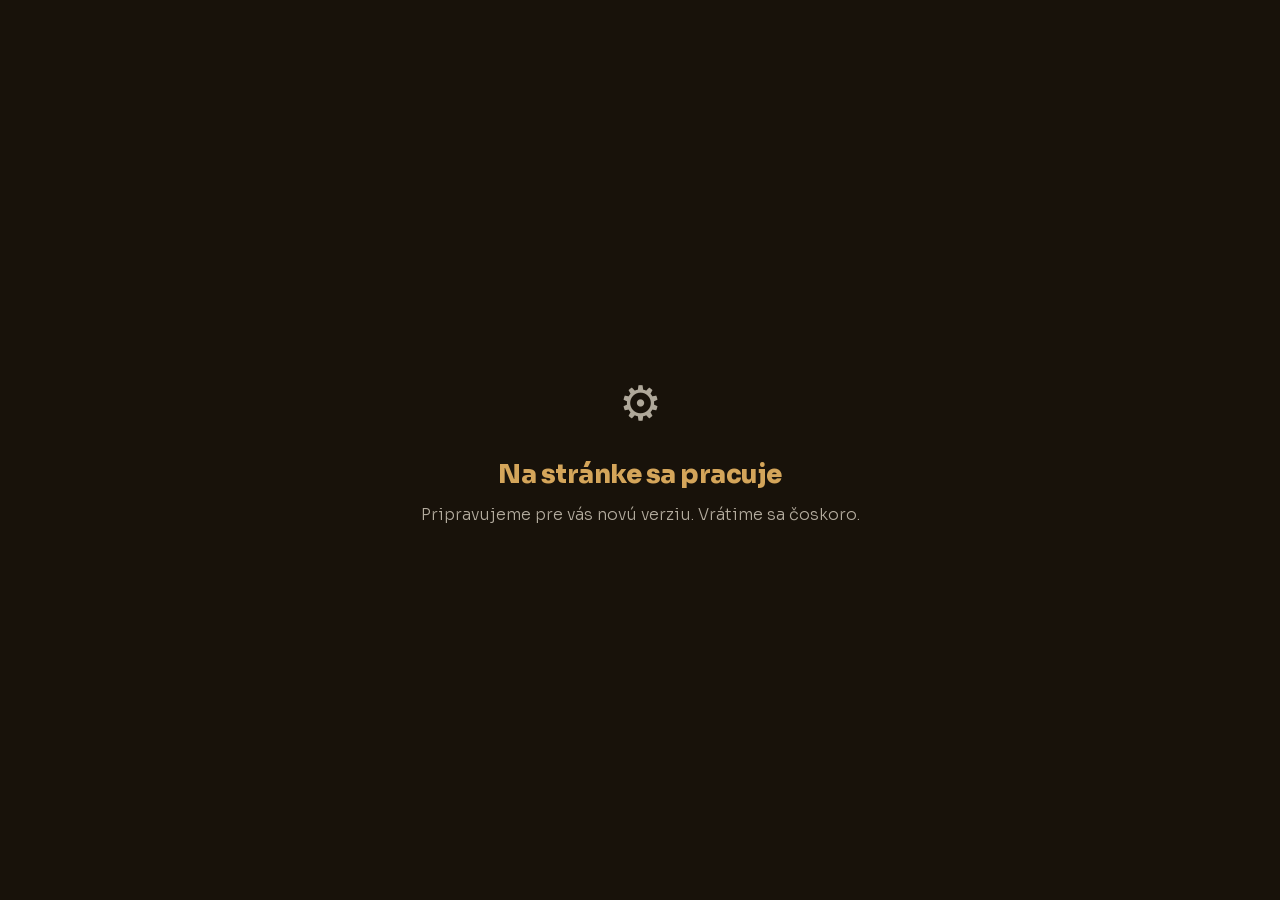
==== commit 63a2a2b1: "fix: maintenance mode — replace index.html, add redirects Vercel serves static files before rewrites" ====
--- a/index.html
+++ b/index.html
@@ -1,161 +1,59 @@
 <!DOCTYPE html>
 <html lang="sk">
 <head>
-
-<meta charset="UTF-8"><meta name="viewport" content="width=device-width, initial-scale=1.0">
-<title>Slovenská e-commerce 2025 | Dáta, trendy a štatistiky slovenského trhu</title>
-<meta name="description" content="Komplexný prehľad slovenského e-commerce trhu. Obrat, platformy, doprava, platby a správanie zákazníkov na jednom mieste.">
-<meta property="og:title" content="Slovenská e-commerce | Dáta a trendy 2025">
-<meta property="og:description" content="Shoptet e-shopy 2025: ~€580 mil, 6,5M objednávok, AOV €89. ~15 000 e-shopov. Komplexné dáta na jednom mieste.">
-<meta property="og:url" content="https://slovakecommerce.sk/">
-<link rel="canonical" href="https://slovakecommerce.sk/">
-<link rel="sitemap" type="application/xml" href="/sitemap.xml">
-<script defer data-domain="slovakecommerce.sk" src="https://plausible.io/js/script.outbound-links.tagged-events.js"></script>
-    <link rel="stylesheet" href="/css/style.css">
-    <link rel="preload" href="/fonts/sora-800-latin.woff2" as="font" type="font/woff2" crossorigin>
-    <link rel="stylesheet" href="/css/fonts.css">
+<meta charset="UTF-8">
+<meta name="viewport" content="width=device-width, initial-scale=1.0">
+<title>Slovak e-commerce | Pracujeme na stránke</title>
+<meta name="robots" content="noindex, nofollow">
+<link rel="preload" href="/fonts/sora-800-latin.woff2" as="font" type="font/woff2" crossorigin>
+<link rel="stylesheet" href="/css/fonts.css">
+<style>
+:root {
+  --bg: #18120a;
+  --gold: #d4a55a;
+  --white: #f0e8d8;
+  --white70: rgba(240,232,216,0.72);
+}
+*, *::before, *::after { box-sizing: border-box; margin: 0; padding: 0; }
+html, body { height: 100%; }
+body {
+  background: var(--bg);
+  color: var(--white);
+  font-family: 'Sora', sans-serif;
+  display: flex;
+  align-items: center;
+  justify-content: center;
+  text-align: center;
+  padding: 2rem;
+}
+.wrap {
+  max-width: 480px;
+}
+.icon {
+  font-size: 3rem;
+  margin-bottom: 1.5rem;
+  opacity: 0.7;
+}
+h1 {
+  font-size: 1.6rem;
+  font-weight: 800;
+  color: var(--gold);
+  margin-bottom: 0.75rem;
+  letter-spacing: -0.02em;
+}
+p {
+  font-size: 1rem;
+  font-weight: 300;
+  color: var(--white70);
+  line-height: 1.6;
+}
+</style>
 </head>
-<body data-page="index">
-<nav><a href="/index.html" class="logo"><svg width="32" height="32" viewBox="0 0 36 36" fill="none" xmlns="http://www.w3.org/2000/svg"><path d="M18 2L32 10V26L18 34L4 26V10L18 2Z" fill="rgba(212,165,90,0.10)" stroke="#d4a55a" stroke-width="1.2"/><polyline points="8,25 12,18 17,21 22,13 28,17" fill="none" stroke="#7ec8a0" stroke-width="1.8" stroke-linecap="round" stroke-linejoin="round"/><circle cx="12" cy="18" r="1.6" fill="#7ec8a0"/><circle cx="22" cy="13" r="1.6" fill="#d4a55a"/></svg><div class="logo-text">Slovak<span>e-commerce</span></div></a><ul class="nav-links"><li><a href="/trh.html">Trh</a></li><li><a href="/platformy.html">Platformy</a></li><li><a href="/eshopari.html">E-shopári</a></li><li><a href="/doprava.html">Doprava & platby</a></li><li><a href="/sk-vs-eu.html">SK vs EÚ</a></li></ul><a href="mailto:pr@slovakecommerce.sk" class="nav-cta plausible-event-name=Email+Click">Spolupráca →</a></nav>
-
-
-
-<!-- HERO -->
-<section id="hero">
-  <div class="hero-glow hero-glow-1"></div>
-  <div class="hero-glow hero-glow-2"></div>
-
-  <div class="hero-tag">Slovenská e-commerce · Dáta 2025</div>
-
-  <h1 class="fade-up">
-    Slovenský<br>
-    <em>e&#8209;commerce trh</em>
-  </h1>
-
-  <p class="hero-sub fade-up delay-1">
-    Shoptet e-shopy dosiahli v roku 2025 obrat ~€580 mil (+19&nbsp;%), 6,5&nbsp;mil. objednávok a AOV €89. Komplexné dáta o slovenskom e-commerce na jednom mieste.
-  </p>
-
-  <p class="hero-byline fade-up delay-2">
-    Prináša <strong>Slovak e-commerce</strong> · Dáta: Heureka Group, Shoptet, Levosphere, Packeta, Eurostat, ŠÚ SR
-  </p>
-
-  <div class="hero-stats fade-up delay-3">
-    <div class="hero-stat">
-      <div class="stat-num">~€2</div>
-      <div style="font-size:12px;color:var(--white40);margin-bottom:4px;">mld</div>
-      <div class="stat-label">Celkový obrat SK e-commerce 2025</div>
-      <div class="stat-change up">▲ ~+9 % odhad</div>
-    </div>
-    <div class="hero-stat">
-      <div class="stat-num lime">~15 000</div>
-      <div class="stat-label">E-shopov na SK trhu</div>
-      <div class="stat-change up">aktívnych e-shopov</div>
-    </div>
-    <div class="hero-stat">
-      <div class="stat-num">€89</div>
-      <div class="stat-label">Priem. hodnota objednávky</div>
-      <div class="stat-change up">▲ +4,5 % YoY · 2025</div>
-    </div>
-    <div class="hero-stat">
-      <div class="stat-num white">~85%</div>
-      <div class="stat-label">Slovákov nakupuje online</div>
-      <div class="stat-change up">#2 v CEE · Eurostat</div>
-    </div>
-  </div>
-</section>
-
-
-<!-- OBRAT TABUĽKA -->
-<div style="margin:0 max(60px,calc((100% - 1200px)/2));padding:40px 0 0;">
-  <div style="background:var(--card);border:1px solid var(--border);border-radius:16px;overflow:hidden;">
-    <div style="padding:24px 28px;border-bottom:1px solid var(--border);">
-      <div style="font-family:'DM Mono',monospace;font-size:10px;letter-spacing:0.15em;text-transform:uppercase;color:var(--blue);margin-bottom:6px;">Vývoj celkového obratu SK e-commerce</div>
-      <div style="font-size:13px;color:var(--white40);">Zdroj: Heureka Group (2020-2024), odhad 2025 <span style="font-family:'DM Mono',monospace;font-size:10px;color:rgba(224,144,96,0.8);">odhadovaný</span></div>
-    </div>
-    <div style="display:grid;grid-template-columns:repeat(6,1fr);gap:1px;background:var(--border);">
-      <div style="background:var(--card);padding:18px 16px;text-align:center;"><div style="font-family:'DM Mono',monospace;font-size:10px;color:var(--white40);margin-bottom:6px;">2020</div><div style="font-family:'Sora',sans-serif;font-size:20px;font-weight:800;color:var(--white70);letter-spacing:-0.5px;">€1,10</div><div style="font-size:10px;color:var(--white20);font-family:'DM Mono',monospace;">mld</div></div>
-      <div style="background:var(--card);padding:18px 16px;text-align:center;"><div style="font-family:'DM Mono',monospace;font-size:10px;color:var(--white40);margin-bottom:6px;">2021</div><div style="font-family:'Sora',sans-serif;font-size:20px;font-weight:800;color:var(--white70);letter-spacing:-0.5px;">€2,08</div><div style="font-size:10px;color:var(--lime);font-family:'DM Mono',monospace;">rekord</div></div>
-      <div style="background:var(--card);padding:18px 16px;text-align:center;"><div style="font-family:'DM Mono',monospace;font-size:10px;color:var(--white40);margin-bottom:6px;">2022</div><div style="font-family:'Sora',sans-serif;font-size:20px;font-weight:800;color:var(--white70);letter-spacing:-0.5px;">€1,52</div><div style="font-size:10px;color:var(--white20);font-family:'DM Mono',monospace;">mld</div></div>
-      <div style="background:var(--card);padding:18px 16px;text-align:center;"><div style="font-family:'DM Mono',monospace;font-size:10px;color:var(--white40);margin-bottom:6px;">2023</div><div style="font-family:'Sora',sans-serif;font-size:20px;font-weight:800;color:var(--white70);letter-spacing:-0.5px;">€1,73</div><div style="font-size:10px;color:var(--white20);font-family:'DM Mono',monospace;">mld</div></div>
-      <div style="background:var(--card);padding:18px 16px;text-align:center;"><div style="font-family:'DM Mono',monospace;font-size:10px;color:var(--white40);margin-bottom:6px;">2024</div><div style="font-family:'Sora',sans-serif;font-size:20px;font-weight:800;color:var(--blue);letter-spacing:-0.5px;">€1,84</div><div style="font-size:10px;color:var(--blue);font-family:'DM Mono',monospace;">+6 %</div></div>
-      <div style="background:rgba(126,200,160,0.06);border-left:1px solid rgba(126,200,160,0.2);padding:18px 16px;text-align:center;"><div style="font-family:'DM Mono',monospace;font-size:10px;color:var(--lime);margin-bottom:6px;">2025*</div><div style="font-family:'Sora',sans-serif;font-size:20px;font-weight:800;color:var(--lime);letter-spacing:-0.5px;">~€2,0</div><div style="font-size:10px;color:var(--lime);font-family:'DM Mono',monospace;">odhad</div></div>
-    </div>
-  </div>
+<body>
+<div class="wrap">
+  <div class="icon">&#9881;</div>
+  <h1>Na stránke sa pracuje</h1>
+  <p>Pripravujeme pre vás novú verziu. Vrátime sa čoskoro.</p>
 </div>
-
-<!-- EDITOR COMMENT -->
-<div class="editor-box" style="margin-bottom:0;">
-  <div style="display:flex;align-items:flex-start;gap:18px;">
-    <div style="width:48px;height:48px;border-radius:50%;background:linear-gradient(135deg,rgba(212,165,90,0.3),rgba(126,200,160,0.2));display:flex;align-items:center;justify-content:center;flex-shrink:0;border:1px solid rgba(212,165,90,0.3);">
-      <span style="font-family:'Sora',sans-serif;font-size:15px;font-weight:700;color:#d4a55a;">MF</span>
-    </div>
-    <div style="flex:1;">
-      <div style="font-family:'DM Mono',monospace;font-size:10px;letter-spacing:0.12em;text-transform:uppercase;color:rgba(240,232,216,0.45);margin-bottom:8px;">Komentár editora</div>
-      <div style="font-family:'Sora',sans-serif;font-size:14px;font-style:italic;color:rgba(240,232,216,0.88);line-height:1.75;margin-bottom:14px;">Slovenská e-commerce má konečne jedno miesto, kde nájdete všetky relevantné a spoľahlivé dáta o našom trhu - či už ste novinár, e-shopár alebo investor. Slovak e-commerce nie je len prehľad dát, je to živý zdroj, ktorý pravidelne aktualizujeme s pomocou najlepších hráčov v odvetví.</div>
-      <div style="display:flex;align-items:center;gap:10px;">
-        <div>
-          <div style="font-family:'Sora',sans-serif;font-size:13px;font-weight:600;color:#f0e8d8;">Michal Farkaš</div>
-          <div style="font-family:'DM Mono',monospace;font-size:11px;color:rgba(240,232,216,0.4);margin-top:2px;">CEO · Slovak e-commerce</div>
-        </div>
-        <div style="margin-left:auto;font-family:'DM Mono',monospace;font-size:10px;letter-spacing:0.08em;text-transform:uppercase;padding:3px 10px;border-radius:20px;background:rgba(212,165,90,0.1);color:#d4a55a;border:1px solid rgba(212,165,90,0.18);">slovakecommerce.sk</div>
-      </div>
-    </div>
-  </div>
-</div>
-
-<!-- SEKCIE -->
-<div class="sections-intro">
-  <div class="section-tag">Stav trhu 2025</div>
-  <h2>Slovenský e-commerce <span>v skratke</span></h2>
-  <p style="font-size:15px;color:var(--white70);max-width:760px;line-height:1.75;margin-bottom:16px;">Celkový obrat SK e-commerce dosiahol v roku 2025 odhadovaných ~€2 mld, pricom Shoptet segment vzrástol o +19 %. Nálada e-shopárov ostáva mierne optimistická (skóre 0,9 na škále -5 az +5), hoci 75 % pocítilo dopad konsolidačných opatrení. Maloobchodné tržby celkovo klesli o 1,2 % v reálnom vyjadrení, no Packeta Slovakia dosiahla rekordné tržby €80,9 mil. Slováci sú online - s ~85 % nakupujúcich na internete patríme k špici EÚ, len tesne za Českom.</p>
-  <p style="font-size:13px;color:var(--white40);margin-bottom:40px;font-family:'DM Mono',monospace;">Vyberte sekciu pre detailné dáta:</p>
-  <div class="subpage-grid">
-    <a href="/trh.html" class="subpage-card plausible-event-name=Subpage+Click plausible-event-page=trh">
-      <div class="sc-icon">📈</div>
-      <div class="sc-title">Trh</div>
-      <div class="sc-desc">Obrat, vývoj, segmenty, ŠÚ SR index</div>
-    </a>
-    <a href="/platformy.html" class="subpage-card plausible-event-name=Subpage+Click plausible-event-page=platformy">
-      <div class="sc-icon">🛒</div>
-      <div class="sc-title">Platformy</div>
-      <div class="sc-desc">Shoptet, WooCommerce, WebSupport</div>
-    </a>
-    <a href="/eshopari.html" class="subpage-card plausible-event-name=Subpage+Click plausible-event-page=eshopari">
-      <div class="sc-icon">👥</div>
-      <div class="sc-title">E-shopári</div>
-      <div class="sc-desc">Profily, marže, nálada, výzvy 2025</div>
-    </a>
-    <a href="/doprava.html" class="subpage-card plausible-event-name=Subpage+Click plausible-event-page=doprava">
-      <div class="sc-icon">📦</div>
-      <div class="sc-title">Doprava & platby</div>
-      <div class="sc-desc">Packeta, Z-BOXy, platobné metódy</div>
-    </a>
-    <a href="/sk-vs-eu.html" class="subpage-card plausible-event-name=Subpage+Click plausible-event-page=sk-vs-eu">
-      <div class="sc-icon">🇪🇺</div>
-      <div class="sc-title">SK vs EÚ</div>
-      <div class="sc-desc">Eurostat porovnanie, online nakupujúci</div>
-    </a>
-  </div>
-</div>
-
-<!-- NEWSLETTER -->
-<section style="background:rgba(240,220,180,0.03);border-top:1px solid rgba(240,210,160,0.10);">
-  <div style="max-width:580px;margin:0 auto;text-align:center;">
-    <div class="section-tag" style="justify-content:center;margin-bottom:14px;">Zostaňte informovaní</div>
-    <h2 style="font-size:clamp(24px,3vw,38px);letter-spacing:-1px;margin-bottom:14px;">Dostávajte <span>nové dáta</span> ako prví</h2>
-    <p style="font-size:15px;color:rgba(240,232,216,0.55);line-height:1.7;margin-bottom:28px;">Raz za čas pošleme aktualizáciu dát, nový prieskum alebo insight zo slovenského e-commerce. Žiadny spam.</p>
-    <div style="display:flex;gap:0;max-width:440px;margin:0 auto;border:1px solid rgba(212,165,90,0.3);border-radius:10px;overflow:hidden;background:rgba(240,220,180,0.05);">
-      <input type="email" placeholder="váš@email.sk" style="flex:1;background:transparent;border:none;padding:12px 18px;font-family:'Sora',sans-serif;font-size:14px;color:#f0e8d8;outline:none;min-width:0;">
-      <button style="background:#d4a55a;border:none;padding:12px 20px;font-family:'Sora',sans-serif;font-size:13px;font-weight:600;color:#18120a;cursor:pointer;white-space:nowrap;transition:opacity 0.2s;" onmouseover="this.style.opacity=0.85" onmouseout="this.style.opacity=1">Prihlásiť →</button>
-    </div>
-    <p style="font-size:11px;color:rgba(240,232,216,0.25);margin-top:10px;font-family:'DM Mono',monospace;">Odoslaním súhlasíte so spracovaním emailu.</p>
-  </div>
-</section>
-
-
-
-<footer><div class="footer-top"><div><a href="/index.html" class="logo" style="margin-bottom:14px;display:inline-flex;"><svg width="32" height="32" viewBox="0 0 36 36" fill="none" xmlns="http://www.w3.org/2000/svg"><path d="M18 2L32 10V26L18 34L4 26V10L18 2Z" fill="rgba(212,165,90,0.10)" stroke="#d4a55a" stroke-width="1.2"/><polyline points="8,25 12,18 17,21 22,13 28,17" fill="none" stroke="#7ec8a0" stroke-width="1.8" stroke-linecap="round" stroke-linejoin="round"/><circle cx="12" cy="18" r="1.6" fill="#7ec8a0"/><circle cx="22" cy="13" r="1.6" fill="#d4a55a"/></svg><span class="logo-text" style="font-size:17px;margin-left:12px;">Slovak<span>e-commerce</span></span></a><p class="footer-desc">Komplexný prehľad slovenského e-commerce trhu. Dáta pre e-shopárov, médiá a investorov.</p><a href="mailto:pr@slovakecommerce.sk" class="footer-cta plausible-event-name=Email+Click">Spolupráca a médiá →</a><a href="mailto:michal@slovakecommerce.sk" class="footer-cta outline plausible-event-name=Email+Click" style="margin-top:6px;">michal@slovakecommerce.sk</a></div><div class="footer-col"><h4>Sekcie</h4><ul class="footer-links"><li><a href="/trh.html">Trh</a></li><li><a href="/platformy.html">Platformy</a></li><li><a href="/eshopari.html">E-shopári</a></li><li><a href="/doprava.html">Doprava & platby</a></li><li><a href="/sk-vs-eu.html">SK vs EÚ</a></li><li><a href="/onas/">O nás</a></li><li><a href="/mediakit/">Media kit</a></li><li><a href="/privacy.html">Ochrana súkromia</a></li></ul></div></div><div class="footer-bottom"><div class="footer-copy">© 2026 Slovak e-commerce · slovakecommerce.sk</div><div class="footer-copy">Dáta: Heureka Group, Shoptet, Levosphere, Packeta, Eurostat, ŠÚ SR</div></div></footer>
-<script defer src="/js/nav.js"></script>
 </body>
 </html>
